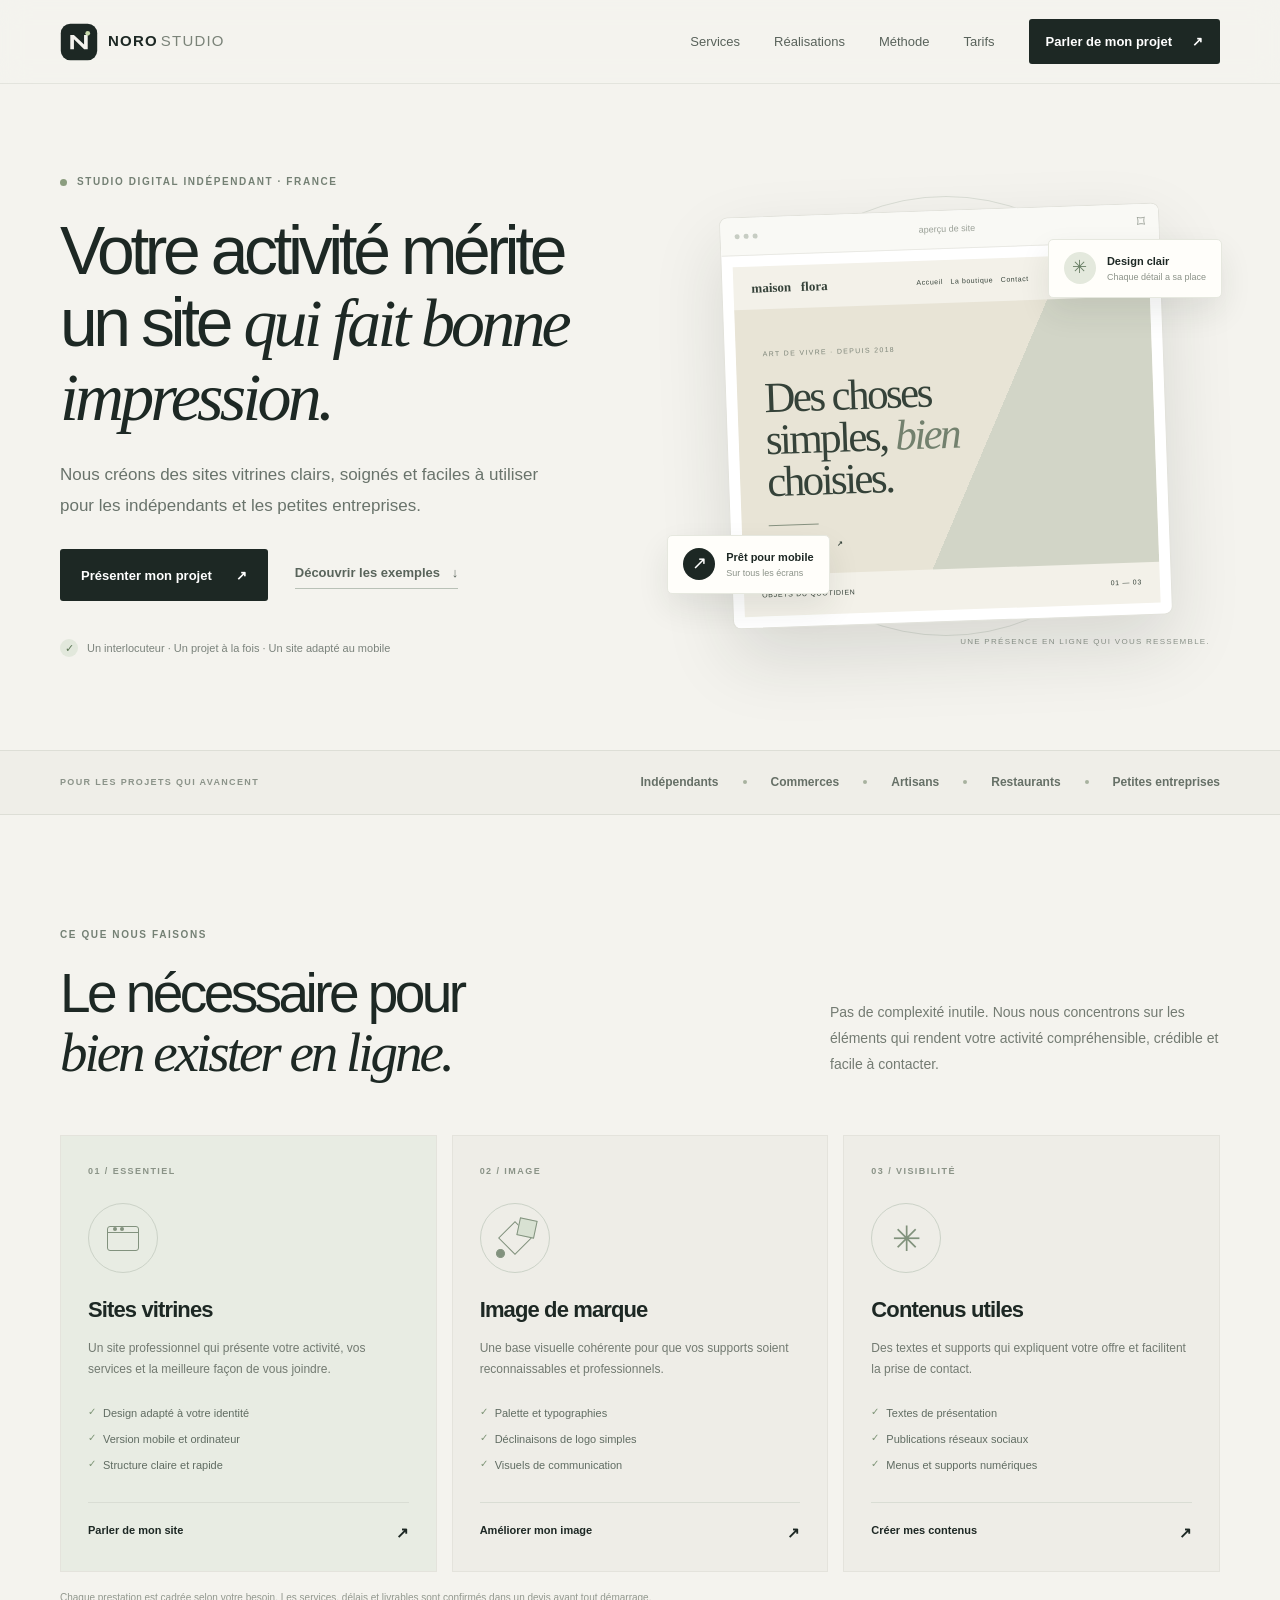
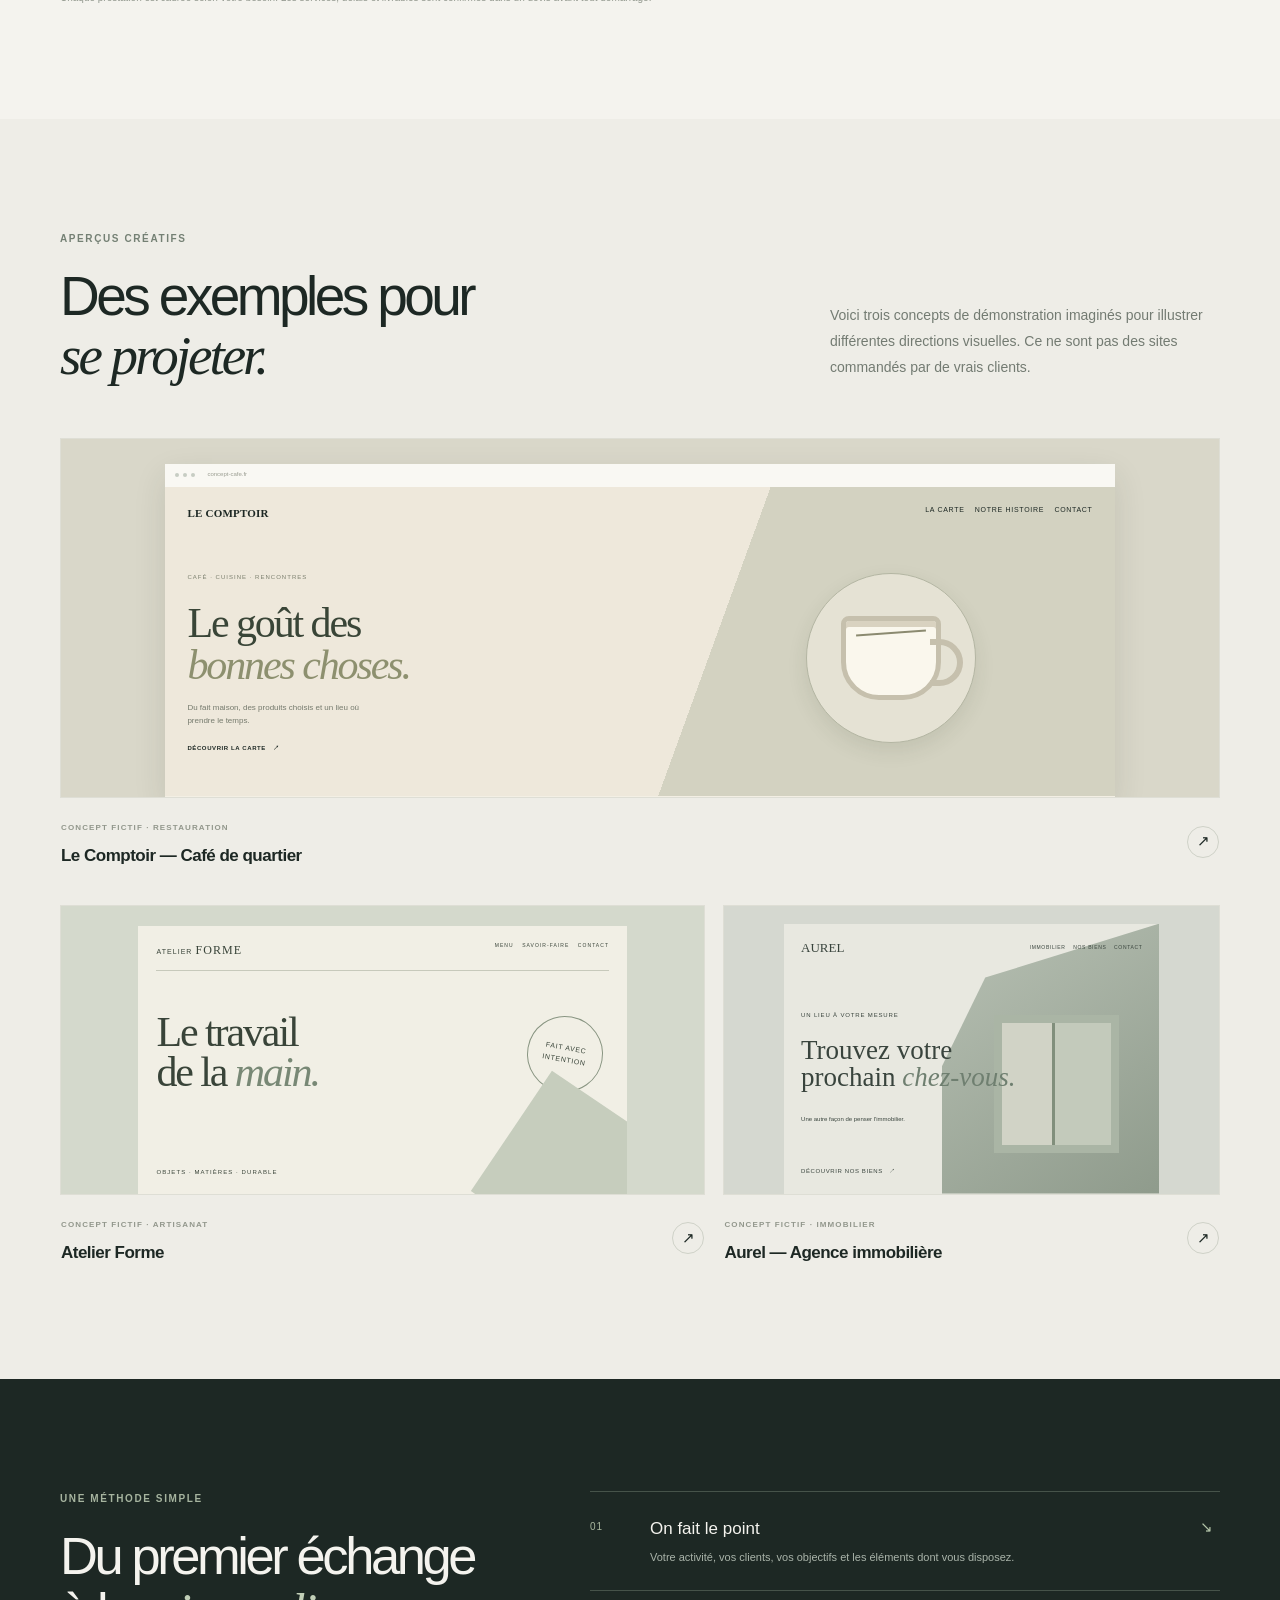
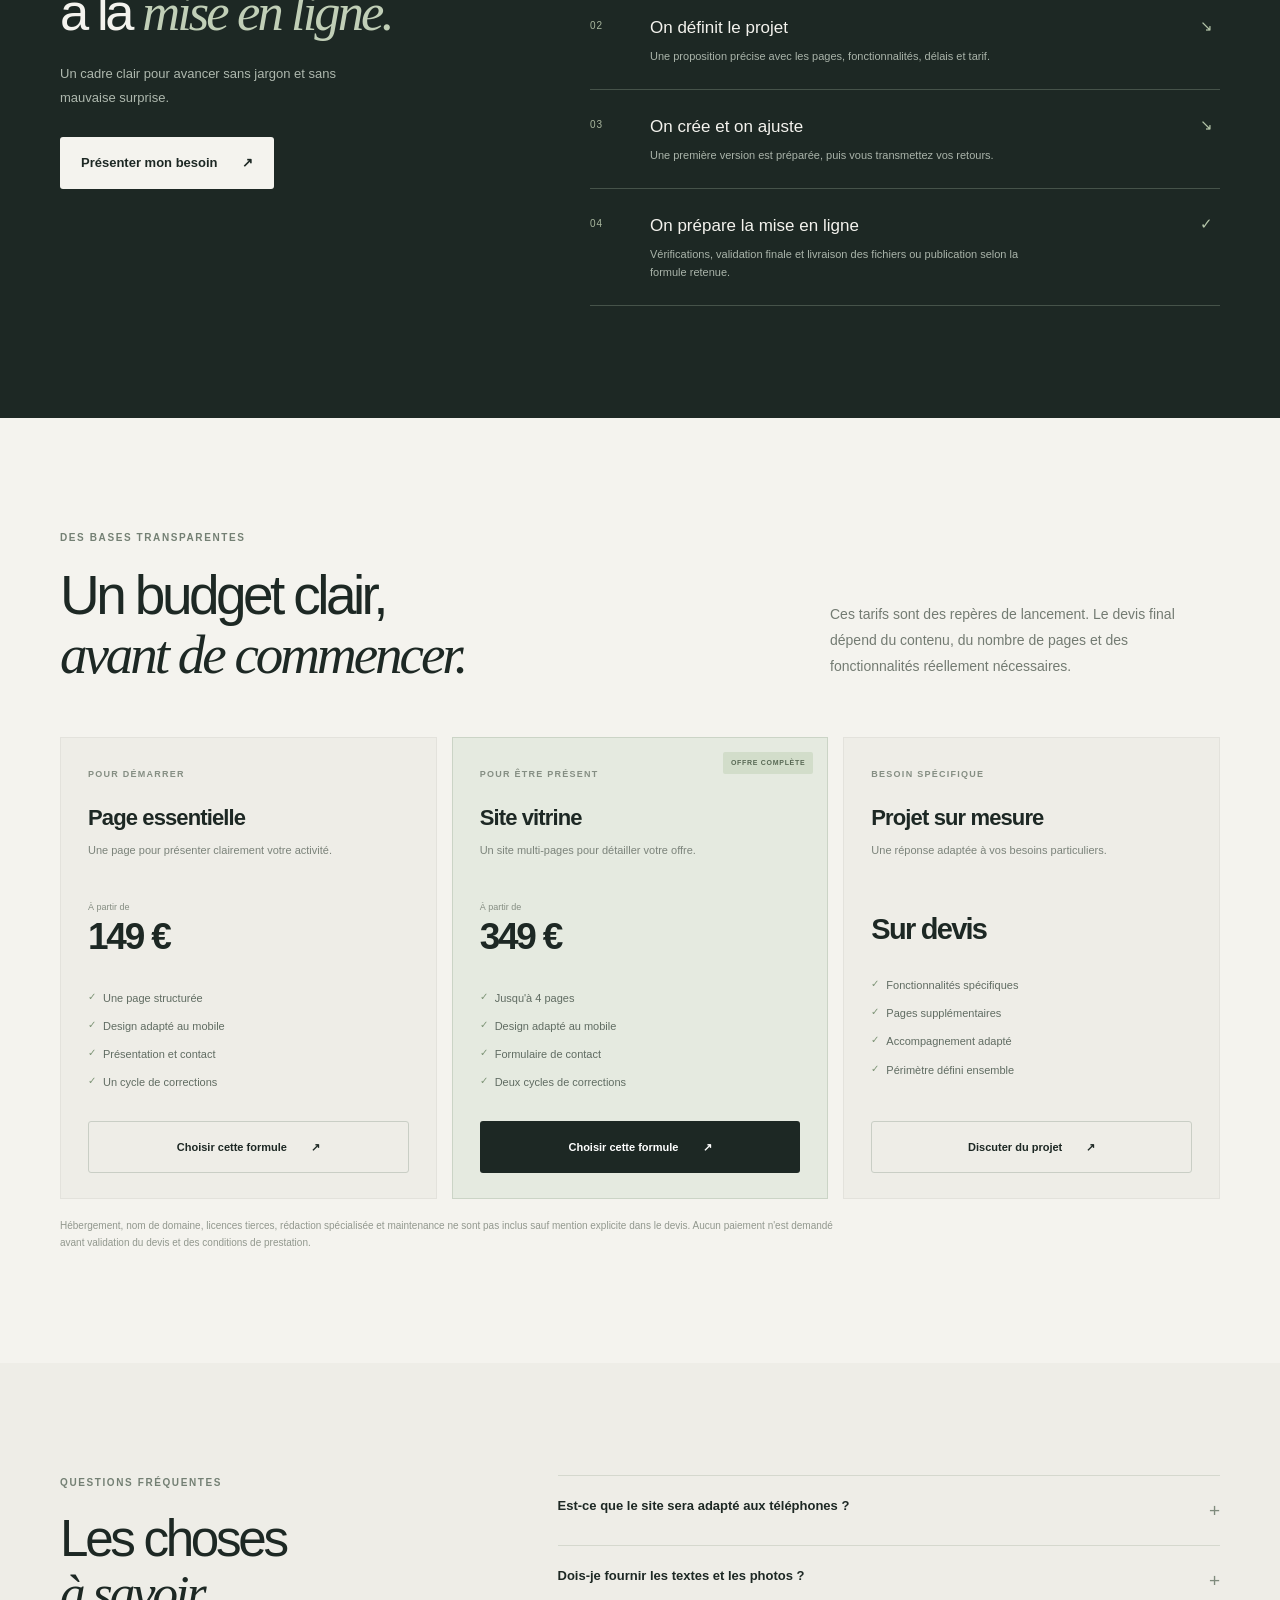
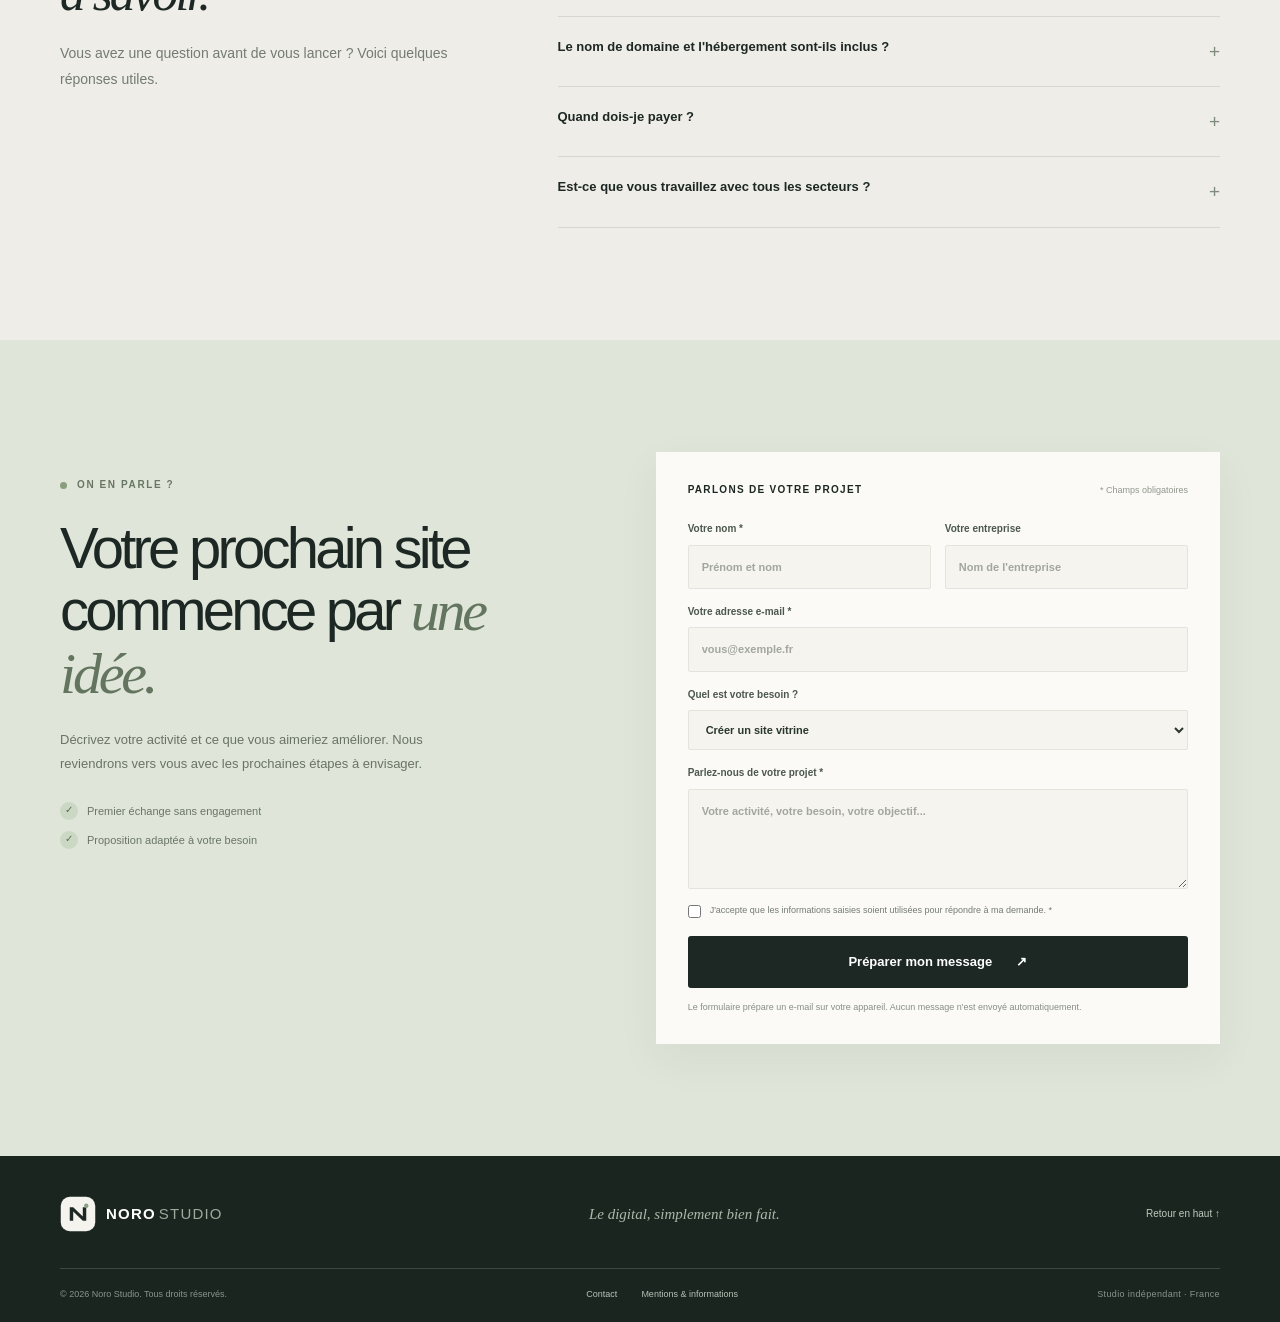
==== index.html @ 7e90cb93 "Add files via upload" ====
<!doctype html>
<html lang="fr">
<head>
  <meta charset="utf-8">
  <meta name="viewport" content="width=device-width, initial-scale=1">
  <meta name="theme-color" content="#f4f3ee">
  <meta name="description" content="Noro Studio accompagne les indépendants et petites entreprises dans la création de sites vitrines clairs, rapides et adaptés au mobile.">
  <meta property="og:title" content="Noro Studio — Le digital, simplement bien fait">
  <meta property="og:description" content="Sites vitrines et présence en ligne pour les indépendants et petites entreprises.">
  <meta property="og:type" content="website">
  <title>Noro Studio — Le digital, simplement bien fait</title>
  <link rel="icon" type="image/svg+xml" href="assets/favicon.svg">
  <link rel="stylesheet" href="styles.css">
  <script src="site-config.js" defer></script>
  <script src="script.js" defer></script>
</head>
<body>
  <a class="skip-link" href="#contenu">Aller au contenu</a>
  <header class="site-header" id="haut">
    <div class="container nav-wrap">
      <a class="brand" href="#haut" aria-label="Noro Studio, accueil">
        <img src="assets/mark.svg" alt="" width="38" height="38">
        <span>NORO<span class="brand-light">STUDIO</span></span>
      </a>
      <button class="menu-toggle" type="button" aria-label="Ouvrir le menu" aria-expanded="false" aria-controls="main-nav">
        <span></span><span></span>
      </button>
      <nav class="main-nav" id="main-nav" aria-label="Navigation principale">
        <a href="#services">Services</a>
        <a href="#realisations">Réalisations</a>
        <a href="#methode">Méthode</a>
        <a href="#tarifs">Tarifs</a>
        <a class="nav-cta" href="#contact">Parler de mon projet <span aria-hidden="true">↗</span></a>
      </nav>
    </div>
  </header>

  <main id="contenu">
    <section class="hero section-pad">
      <div class="container hero-grid">
        <div class="hero-copy">
          <p class="eyebrow"><span class="eyebrow-dot"></span> STUDIO DIGITAL INDÉPENDANT · FRANCE</p>
          <h1>Votre activité mérite un site <em>qui fait bonne impression.</em></h1>
          <p class="hero-lead">Nous créons des sites vitrines clairs, soignés et faciles à utiliser pour les indépendants et les petites entreprises.</p>
          <div class="hero-actions">
            <a class="button button-dark" href="#contact">Présenter mon projet <span aria-hidden="true">↗</span></a>
            <a class="text-link" href="#realisations">Découvrir les exemples <span aria-hidden="true">↓</span></a>
          </div>
          <div class="hero-note"><span class="note-check">✓</span> Un interlocuteur · Un projet à la fois · Un site adapté au mobile</div>
        </div>

        <div class="hero-visual" aria-label="Aperçu illustré d'un site web réalisé par Noro Studio">
          <div class="visual-orbit orbit-one"></div>
          <div class="visual-orbit orbit-two"></div>
          <div class="browser-card">
            <div class="browser-top"><div class="browser-dots"><i></i><i></i><i></i></div><span>aperçu de site</span><span class="browser-lock">⌑</span></div>
            <div class="browser-site">
              <div class="mock-nav"><b>maison&nbsp; &nbsp;flora</b><span>Accueil&nbsp;&nbsp; La boutique&nbsp;&nbsp; Contact</span><small>♡</small></div>
              <div class="mock-hero">
                <div class="mock-kicker">ART DE VIVRE · DEPUIS 2018</div>
                <div class="mock-title">Des choses<br>simples, <i>bien</i><br>choisies.</div>
                <div class="mock-line"></div>
                <div class="mock-cta">DÉCOUVRIR <b>↗</b></div>
              </div>
              <div class="mock-bottom"><span>OBJETS DU QUOTIDIEN</span><span>01 — 03</span></div>
            </div>
          </div>
          <div class="float-card float-top"><span class="float-icon">✳</span><span><b>Design clair</b><small>Chaque détail a sa place</small></span></div>
          <div class="float-card float-bottom"><span class="float-icon float-icon-dark">↗</span><span><b>Prêt pour mobile</b><small>Sur tous les écrans</small></span></div>
          <div class="visual-caption">UNE PRÉSENCE EN LIGNE QUI VOUS RESSEMBLE.</div>
        </div>
      </div>
    </section>

    <section class="trust-strip" aria-label="Types de clients accompagnés">
      <div class="container trust-inner">
        <span>POUR LES PROJETS QUI AVANCENT</span>
        <div><b>Indépendants</b><i></i><b>Commerces</b><i></i><b>Artisans</b><i></i><b>Restaurants</b><i></i><b>Petites entreprises</b></div>
      </div>
    </section>

    <section class="section-pad services-section" id="services">
      <div class="container">
        <div class="section-heading split-heading">
          <div><p class="eyebrow">CE QUE NOUS FAISONS</p><h2>Le nécessaire pour<br><em>bien exister en ligne.</em></h2></div>
          <p class="section-intro">Pas de complexité inutile. Nous nous concentrons sur les éléments qui rendent votre activité compréhensible, crédible et facile à contacter.</p>
        </div>
        <div class="service-grid">
          <article class="service-card service-featured">
            <div class="service-number">01 / ESSENTIEL</div>
            <div class="service-icon icon-window"><span></span><span></span><span></span></div>
            <h3>Sites vitrines</h3>
            <p>Un site professionnel qui présente votre activité, vos services et la meilleure façon de vous joindre.</p>
            <ul><li>Design adapté à votre identité</li><li>Version mobile et ordinateur</li><li>Structure claire et rapide</li></ul>
            <a href="#contact" class="card-link">Parler de mon site <span>↗</span></a>
          </article>
          <article class="service-card">
            <div class="service-number">02 / IMAGE</div>
            <div class="service-icon icon-shapes"><span></span><span></span><span></span></div>
            <h3>Image de marque</h3>
            <p>Une base visuelle cohérente pour que vos supports soient reconnaissables et professionnels.</p>
            <ul><li>Palette et typographies</li><li>Déclinaisons de logo simples</li><li>Visuels de communication</li></ul>
            <a href="#contact" class="card-link">Améliorer mon image <span>↗</span></a>
          </article>
          <article class="service-card">
            <div class="service-number">03 / VISIBILITÉ</div>
            <div class="service-icon icon-spark"><span>✳</span></div>
            <h3>Contenus utiles</h3>
            <p>Des textes et supports qui expliquent votre offre et facilitent la prise de contact.</p>
            <ul><li>Textes de présentation</li><li>Publications réseaux sociaux</li><li>Menus et supports numériques</li></ul>
            <a href="#contact" class="card-link">Créer mes contenus <span>↗</span></a>
          </article>
        </div>
        <p class="small-disclaimer">Chaque prestation est cadrée selon votre besoin. Les services, délais et livrables sont confirmés dans un devis avant tout démarrage.</p>
      </div>
    </section>

    <section class="section-pad work-section" id="realisations">
      <div class="container">
        <div class="section-heading split-heading">
          <div><p class="eyebrow">APERÇUS CRÉATIFS</p><h2>Des exemples pour<br><em>se projeter.</em></h2></div>
          <p class="section-intro">Voici trois concepts de démonstration imaginés pour illustrer différentes directions visuelles. Ce ne sont pas des sites commandés par de vrais clients.</p>
        </div>
        <div class="work-grid">
          <article class="work-card work-wide">
            <div class="work-preview preview-cafe">
              <div class="cafe-browser"><div class="mini-browser-bar"><span></span><span></span><span></span><small>concept-cafe.fr</small></div><div class="cafe-content"><div class="cafe-nav"><b>LE COMPTOIR</b><span>LA CARTE　 NOTRE HISTOIRE　 CONTACT</span></div><div class="cafe-main"><div><small>CAFÉ · CUISINE · RENCONTRES</small><strong>Le goût des<br><i>bonnes choses.</i></strong><span>Du fait maison, des produits choisis et un lieu où prendre le temps.</span><b>DÉCOUVRIR LA CARTE　↗</b></div><div class="coffee-art"><div class="coffee-plate"><div class="coffee-cup"><span></span></div></div></div></div></div></div>
            </div>
            <div class="work-meta"><div><span class="work-type">CONCEPT FICTIF · RESTAURATION</span><h3>Le Comptoir — Café de quartier</h3></div><span class="work-arrow">↗</span></div>
          </article>
          <article class="work-card">
            <div class="work-preview preview-atelier">
              <div class="atelier-paper"><div class="atelier-top">ATELIER <b>FORME</b><span>MENU　 SAVOIR-FAIRE　 CONTACT</span></div><div class="atelier-title">Le travail<br>de la <i>main.</i></div><div class="atelier-stamp">FAIT AVEC<br>INTENTION</div><div class="atelier-foot">OBJETS · MATIÈRES · DURABLE</div><div class="atelier-block"></div></div>
            </div>
            <div class="work-meta"><div><span class="work-type">CONCEPT FICTIF · ARTISANAT</span><h3>Atelier Forme</h3></div><span class="work-arrow">↗</span></div>
          </article>
          <article class="work-card">
            <div class="work-preview preview-immo">
              <div class="immo-page"><div class="immo-nav">AUREL <span>IMMOBILIER　 NOS BIENS　 CONTACT</span></div><div class="immo-house"></div><div class="immo-copy"><small>UN LIEU À VOTRE MESURE</small><strong>Trouvez votre<br>prochain <i>chez-vous.</i></strong><span>Une autre façon de penser l'immobilier.</span></div><div class="immo-bottom">DÉCOUVRIR NOS BIENS　↗</div></div>
            </div>
            <div class="work-meta"><div><span class="work-type">CONCEPT FICTIF · IMMOBILIER</span><h3>Aurel — Agence immobilière</h3></div><span class="work-arrow">↗</span></div>
          </article>
        </div>
      </div>
    </section>

    <section class="process-section section-pad" id="methode">
      <div class="container process-grid">
        <div class="process-intro"><p class="eyebrow">UNE MÉTHODE SIMPLE</p><h2>Du premier échange<br>à la <em>mise en ligne.</em></h2><p>Un cadre clair pour avancer sans jargon et sans mauvaise surprise.</p><a class="button button-light" href="#contact">Présenter mon besoin <span>↗</span></a></div>
        <div class="steps-list">
          <article class="step"><span>01</span><div><h3>On fait le point</h3><p>Votre activité, vos clients, vos objectifs et les éléments dont vous disposez.</p></div><b>↘</b></article>
          <article class="step"><span>02</span><div><h3>On définit le projet</h3><p>Une proposition précise avec les pages, fonctionnalités, délais et tarif.</p></div><b>↘</b></article>
          <article class="step"><span>03</span><div><h3>On crée et on ajuste</h3><p>Une première version est préparée, puis vous transmettez vos retours.</p></div><b>↘</b></article>
          <article class="step"><span>04</span><div><h3>On prépare la mise en ligne</h3><p>Vérifications, validation finale et livraison des fichiers ou publication selon la formule retenue.</p></div><b>✓</b></article>
        </div>
      </div>
    </section>

    <section class="section-pad pricing-section" id="tarifs">
      <div class="container">
        <div class="section-heading split-heading">
          <div><p class="eyebrow">DES BASES TRANSPARENTES</p><h2>Un budget clair,<br><em>avant de commencer.</em></h2></div>
          <p class="section-intro">Ces tarifs sont des repères de lancement. Le devis final dépend du contenu, du nombre de pages et des fonctionnalités réellement nécessaires.</p>
        </div>
        <div class="pricing-grid">
          <article class="price-card"><span class="price-label">POUR DÉMARRER</span><h3>Page essentielle</h3><p class="price-desc">Une page pour présenter clairement votre activité.</p><div class="price"><small>À partir de</small><strong>149 €</strong></div><ul><li>Une page structurée</li><li>Design adapté au mobile</li><li>Présentation et contact</li><li>Un cycle de corrections</li></ul><a class="button button-outline" href="#contact" data-offer="Page essentielle">Choisir cette formule <span>↗</span></a></article>
          <article class="price-card price-popular"><div class="popular-tag">OFFRE COMPLÈTE</div><span class="price-label">POUR ÊTRE PRÉSENT</span><h3>Site vitrine</h3><p class="price-desc">Un site multi-pages pour détailler votre offre.</p><div class="price"><small>À partir de</small><strong>349 €</strong></div><ul><li>Jusqu'à 4 pages</li><li>Design adapté au mobile</li><li>Formulaire de contact</li><li>Deux cycles de corrections</li></ul><a class="button button-dark" href="#contact" data-offer="Site vitrine">Choisir cette formule <span>↗</span></a></article>
          <article class="price-card"><span class="price-label">BESOIN SPÉCIFIQUE</span><h3>Projet sur mesure</h3><p class="price-desc">Une réponse adaptée à vos besoins particuliers.</p><div class="price price-custom"><strong>Sur devis</strong></div><ul><li>Fonctionnalités spécifiques</li><li>Pages supplémentaires</li><li>Accompagnement adapté</li><li>Périmètre défini ensemble</li></ul><a class="button button-outline" href="#contact" data-offer="Projet sur mesure">Discuter du projet <span>↗</span></a></article>
        </div>
        <p class="pricing-footnote">Hébergement, nom de domaine, licences tierces, rédaction spécialisée et maintenance ne sont pas inclus sauf mention explicite dans le devis. Aucun paiement n'est demandé avant validation du devis et des conditions de prestation.</p>
      </div>
    </section>

    <section class="faq-section section-pad">
      <div class="container faq-grid">
        <div><p class="eyebrow">QUESTIONS FRÉQUENTES</p><h2>Les choses<br><em>à savoir.</em></h2><p class="section-intro">Vous avez une question avant de vous lancer ? Voici quelques réponses utiles.</p></div>
        <div class="faq-list">
          <details><summary>Est-ce que le site sera adapté aux téléphones ? <span>+</span></summary><p>Oui. La mise en page est conçue pour s'adapter aux mobiles, tablettes et ordinateurs. Les principaux affichages sont vérifiés avant livraison.</p></details>
          <details><summary>Dois-je fournir les textes et les photos ? <span>+</span></summary><p>Vous pouvez fournir vos contenus. Une aide à la rédaction ou à la sélection de visuels peut être prévue dans le devis. Les informations propres à votre activité restent à valider par vos soins.</p></details>
          <details><summary>Le nom de domaine et l'hébergement sont-ils inclus ? <span>+</span></summary><p>Non, pas par défaut. Ils sont généralement souscrits au nom du client afin qu'il conserve la maîtrise de ses accès et de ses frais récurrents. Nous pouvons vous guider dans leur configuration.</p></details>
          <details><summary>Quand dois-je payer ? <span>+</span></summary><p>Le calendrier de paiement, les étapes et les livrables sont précisés dans le devis et les conditions de prestation avant tout démarrage.</p></details>
          <details><summary>Est-ce que vous travaillez avec tous les secteurs ? <span>+</span></summary><p>Nous étudions les demandes des indépendants, artisans, commerces, restaurants et petites entreprises. Les projets réglementés ou techniquement spécifiques sont évalués au cas par cas.</p></details>
        </div>
      </div>
    </section>

    <section class="contact-section section-pad" id="contact">
      <div class="container contact-grid">
        <div class="contact-copy"><p class="eyebrow eyebrow-light"><span class="eyebrow-dot"></span> ON EN PARLE ?</p><h2>Votre prochain site<br>commence par <em>une idée.</em></h2><p>Décrivez votre activité et ce que vous aimeriez améliorer. Nous reviendrons vers vous avec les prochaines étapes à envisager.</p><div class="contact-assurance"><span>✓</span> Premier échange sans engagement</div><div class="contact-assurance"><span>✓</span> Proposition adaptée à votre besoin</div></div>
        <form class="contact-form" id="contact-form">
          <div class="form-heading"><span>PARLONS DE VOTRE PROJET</span><small>* Champs obligatoires</small></div>
          <div class="field-row"><label>Votre nom *<input name="name" type="text" autocomplete="name" required placeholder="Prénom et nom"></label><label>Votre entreprise<input name="company" type="text" autocomplete="organization" placeholder="Nom de l'entreprise"></label></div>
          <label>Votre adresse e-mail *<input name="email" type="email" autocomplete="email" required placeholder="vous@exemple.fr"></label>
          <label>Quel est votre besoin ?<select name="need"><option>Créer un site vitrine</option><option>Améliorer un site existant</option><option>Créer des visuels ou contenus</option><option>Construire mon identité visuelle</option><option>Autre demande</option></select></label>
          <label>Parlez-nous de votre projet *<textarea name="message" rows="4" required placeholder="Votre activité, votre besoin, votre objectif..."></textarea></label>
          <label class="consent"><input name="consent" type="checkbox" required><span>J'accepte que les informations saisies soient utilisées pour répondre à ma demande. *</span></label>
          <button class="button button-dark form-submit" type="submit">Préparer mon message <span>↗</span></button>
          <p class="form-feedback" id="form-feedback" role="status" aria-live="polite">Le formulaire prépare un e-mail sur votre appareil. Aucun message n'est envoyé automatiquement.</p>
        </form>
      </div>
    </section>
  </main>

  <footer class="site-footer">
    <div class="container footer-top"><a class="brand brand-footer" href="#haut"><img src="assets/mark-light.svg" alt="" width="36" height="36"><span>NORO<span class="brand-light">STUDIO</span></span></a><p>Le digital, simplement bien fait.</p><a href="#haut" class="back-top">Retour en haut ↑</a></div>
    <div class="container footer-bottom"><span>© <span id="current-year"></span> Noro Studio. Tous droits réservés.</span><div><a href="#contact">Contact</a><a href="legal.html">Mentions & informations</a></div><span class="footer-location">Studio indépendant · France</span></div>
  </footer>
</body>
</html>
---- styles.css ----
:root{--paper:#f4f3ee;--paper-2:#ebeae3;--white:#fffefa;--ink:#1d2824;--ink-2:#39433e;--muted:#747c74;--line:#ddded6;--sage:#dce5d7;--sage-dark:#73816f;--lime:#c7d8ac;--serif:Georgia,'Times New Roman',serif;--sans:'DM Sans',Arial,sans-serif;--display:'Manrope','DM Sans',Arial,sans-serif;--max:1160px}*{box-sizing:border-box}html{scroll-behavior:smooth;scroll-padding-top:88px}body{margin:0;background:var(--paper);color:var(--ink);font-family:var(--sans);font-size:15px;line-height:1.65;-webkit-font-smoothing:antialiased}a{color:inherit;text-decoration:none}button,input,textarea,select{font:inherit}.container{width:min(var(--max),calc(100% - 56px));margin-inline:auto}.section-pad{padding:112px 0}.skip-link{position:absolute;left:-999px;top:8px;background:var(--ink);color:#fff;padding:10px 14px;z-index:100}.skip-link:focus{left:12px}.site-header{height:84px;position:sticky;top:0;z-index:50;background:rgba(244,243,238,.92);backdrop-filter:blur(14px);border-bottom:1px solid rgba(29,40,36,.08)}.nav-wrap{height:100%;display:flex;align-items:center;justify-content:space-between}.brand{display:inline-flex;align-items:center;gap:10px;font-family:var(--display);font-weight:800;letter-spacing:.08em;font-size:15px}.brand img{display:block}.brand-light{font-weight:500;color:#7b8379;margin-left:3px}.main-nav{display:flex;align-items:center;gap:34px;font-size:13px;color:#59625b}.main-nav>a:not(.nav-cta):hover,.footer-bottom a:hover{color:var(--ink)}.nav-cta{display:inline-flex;align-items:center;gap:20px;padding:12px 17px;background:var(--ink);color:#fff;border-radius:3px;font-weight:600;transition:transform .2s,background .2s}.nav-cta:hover,.button-dark:hover{background:#35443c;transform:translateY(-2px)}.menu-toggle{display:none;background:none;border:0;padding:10px}.menu-toggle span{display:block;width:23px;height:1.5px;background:var(--ink);margin:6px}.hero{padding-top:90px;padding-bottom:92px;overflow:hidden}.hero-grid{display:grid;grid-template-columns:1.02fr .98fr;align-items:center;gap:42px}.eyebrow{display:flex;align-items:center;gap:10px;margin:0 0 24px;color:#748074;font-size:10px;letter-spacing:.16em;font-weight:700}.eyebrow-dot{width:7px;height:7px;border-radius:50%;background:#8b9d7f;display:inline-block}.hero h1,.section-heading h2,.process-intro h2,.faq-grid h2,.contact-copy h2{font-family:var(--display);font-weight:500;letter-spacing:-.065em;line-height:1.07;font-size:clamp(44px,5.3vw,68px);margin:0;max-width:650px}.hero h1 em,.section-heading h2 em,.process-intro h2 em,.faq-grid h2 em,.contact-copy h2 em{font-family:var(--serif);font-weight:400;letter-spacing:-.055em}.hero-lead{font-size:17px;line-height:1.8;color:#69736b;max-width:480px;margin:26px 0 28px}.hero-actions{display:flex;align-items:center;gap:27px}.button{display:inline-flex;align-items:center;justify-content:center;gap:24px;min-height:52px;padding:0 20px;border:1px solid transparent;border-radius:3px;font-size:13px;font-weight:700;transition:transform .2s,background .2s,border .2s;cursor:pointer}.button-dark{background:var(--ink);color:white}.button-light{background:var(--paper);color:var(--ink)}.button-light:hover{background:white;transform:translateY(-2px)}.button-outline{border-color:#c9cec5;color:var(--ink);background:transparent}.button-outline:hover{background:var(--ink);color:#fff;border-color:var(--ink)}.text-link{font-size:13px;font-weight:600;color:#59645b;border-bottom:1px solid #b9c1b7;padding-bottom:4px}.text-link span{margin-left:8px}.hero-note{margin-top:38px;font-size:11px;color:#7a827b;display:flex;align-items:center;gap:9px}.note-check{width:18px;height:18px;border-radius:50%;background:#e2e8dc;color:#5d7656;display:grid;place-items:center;font-size:11px}.hero-visual{height:480px;position:relative;display:flex;align-items:center;justify-content:center}.visual-orbit{position:absolute;border:1px solid rgba(102,121,103,.18);border-radius:50%;width:440px;height:440px}.orbit-two{width:350px;height:350px;border-style:dashed}.browser-card{position:relative;z-index:2;width:min(440px,90%);background:#fff;border:1px solid #e2e2db;border-radius:8px;box-shadow:0 30px 70px rgba(28,42,34,.13);overflow:hidden;transform:rotate(-2deg)}.browser-top{height:38px;background:#f9f9f5;border-bottom:1px solid #e9e9e4;display:flex;align-items:center;padding:0 14px;justify-content:space-between;color:#9ba198;font-size:9px}.browser-dots{display:flex;gap:4px}.browser-dots i,.mini-browser-bar span{height:5px;width:5px;border-radius:50%;background:#c7cdc3}.browser-lock{font-size:16px}.browser-site{margin:11px;background:#f3f1e9;min-height:350px;overflow:hidden;color:#354239}.mock-nav{height:43px;display:flex;align-items:center;justify-content:space-between;padding:0 18px;font-size:7px;letter-spacing:.08em}.mock-nav b{font-family:var(--serif);font-size:13px;letter-spacing:0}.mock-nav small{font-size:14px}.mock-hero{background:linear-gradient(115deg,#e8e4d6 0%,#e8e4d6 58%,#d2d5c7 58%,#d2d5c7 100%);padding:39px 27px 24px;min-height:250px}.mock-kicker{font-size:7px;letter-spacing:.19em;color:#7c8478}.mock-title{font-family:var(--serif);font-size:43px;line-height:.98;letter-spacing:-.06em;margin-top:17px}.mock-title i{color:#73816e;font-weight:400}.mock-line{width:50px;height:1px;background:#879280;margin:22px 0 14px}.mock-cta{font-size:7px;letter-spacing:.13em;font-weight:bold}.mock-cta b{margin-left:14px}.mock-bottom{display:flex;justify-content:space-between;padding:14px 18px;font-size:7px;letter-spacing:.1em}.float-card{position:absolute;z-index:3;display:flex;align-items:center;gap:11px;padding:12px 15px;background:#fffefa;border:1px solid #e6e8df;box-shadow:0 14px 32px rgba(34,47,38,.09);border-radius:5px}.float-top{top:63px;right:-2px}.float-bottom{bottom:62px;left:-5px}.float-icon{width:32px;height:32px;border-radius:50%;background:#e4e9dd;display:grid;place-items:center;color:#687d64;font-size:18px}.float-icon-dark{background:var(--ink);color:white}.float-card b,.float-card small{display:block}.float-card b{font-size:11px}.float-card small{font-size:9px;color:#8b9288}.visual-caption{position:absolute;bottom:8px;right:10px;font-size:8px;letter-spacing:.16em;color:#8e968d}.trust-strip{border-top:1px solid var(--line);border-bottom:1px solid var(--line);background:#efeee8;padding:22px 0}.trust-inner{display:flex;align-items:center;justify-content:space-between;gap:25px}.trust-inner>span{font-size:9px;letter-spacing:.15em;color:#8b9389;font-weight:700;white-space:nowrap}.trust-inner>div{display:flex;align-items:center;gap:24px;color:#667067;font-size:12px}.trust-inner i{height:4px;width:4px;border-radius:50%;background:#a8b29f}.services-section{background:var(--paper)}.section-heading{margin-bottom:52px}.split-heading{display:flex;align-items:flex-end;justify-content:space-between;gap:50px}.section-heading .eyebrow,.process-intro .eyebrow,.faq-grid .eyebrow{margin-bottom:20px}.section-heading h2,.process-intro h2,.faq-grid h2{font-size:clamp(38px,4.5vw,55px)}.section-intro{max-width:390px;color:#737b72;font-size:14px;line-height:1.85;margin:0 0 5px}.service-grid{display:grid;grid-template-columns:repeat(3,1fr);gap:15px}.service-card{position:relative;background:#eeede7;border:1px solid #e4e3dc;padding:28px 27px 25px;min-height:380px;display:flex;flex-direction:column}.service-featured{background:#e8ece3}.service-number{font-size:9px;letter-spacing:.16em;color:#8a9387;font-weight:700}.service-icon{height:70px;width:70px;margin:25px 0 19px;position:relative;border:1px solid #cbd2c7;border-radius:50%;display:flex;align-items:center;justify-content:center}.icon-window{flex-direction:column;gap:5px}.icon-window:before{content:"";position:absolute;width:30px;height:23px;border:1px solid #82927e;border-radius:3px}.icon-window span:first-child{width:30px;height:1px;background:#82927e;position:absolute;top:28px}.icon-window span:nth-child(2),.icon-window span:nth-child(3){width:4px;height:4px;border-radius:50%;background:#82927e;position:absolute;top:23px;left:24px}.icon-window span:nth-child(3){left:31px}.icon-shapes span{position:absolute;width:24px;height:24px;border:1px solid #82927e;transform:rotate(45deg)}.icon-shapes span:nth-child(2){width:18px;height:18px;transform:rotate(12deg);background:#d8e1d2;right:13px;top:15px}.icon-shapes span:nth-child(3){width:9px;height:9px;border-radius:50%;background:#82927e;left:15px;bottom:14px}.icon-spark span{font-size:35px;color:#81927c}.service-card h3{font-family:var(--display);font-size:22px;letter-spacing:-.04em;margin:0 0 9px;font-weight:600}.service-card p{color:#727a71;font-size:12px;line-height:1.8;margin:0 0 15px}.service-card ul,.price-card ul{padding:0;margin:0 0 20px;list-style:none}.service-card li,.price-card li{position:relative;padding-left:15px;font-size:11px;color:#606c62;margin:8px 0}.service-card li:before,.price-card li:before{content:"✓";position:absolute;left:0;color:#7d9476;font-size:10px}.card-link{margin-top:auto;padding-top:18px;border-top:1px solid #d9ddd4;font-size:11px;font-weight:700;display:flex;justify-content:space-between}.card-link span{font-size:15px}.small-disclaimer,.pricing-footnote{font-size:10px;color:#92988e;margin:18px 0 0}.work-section{background:#eeede7}.work-grid{display:grid;grid-template-columns:1.3fr 1fr;gap:34px 18px}.work-card{min-width:0}.work-wide{grid-column:span 2}.work-preview{height:290px;overflow:hidden;position:relative;border:1px solid #deded5}.work-wide .work-preview{height:360px}.preview-cafe{background:#d9d7c9;padding:25px 9% 0}.cafe-browser{height:100%;background:#f3efe4;box-shadow:0 12px 30px rgba(40,46,37,.12);overflow:hidden}.mini-browser-bar{height:23px;background:#f9f8f3;display:flex;align-items:center;gap:4px;padding:0 10px}.mini-browser-bar span{width:4px;height:4px}.mini-browser-bar small{font-size:6px;color:#9b9d92;margin-left:8px}.cafe-content{padding:17px 22px;background:linear-gradient(110deg,#eee8db 0%,#eee8db 57%,#d3d2c1 57%)}.cafe-nav{display:flex;justify-content:space-between;font-size:7px;letter-spacing:.1em}.cafe-nav b{font-family:var(--serif);font-size:11px;letter-spacing:.02em}.cafe-main{display:grid;grid-template-columns:1fr .8fr;align-items:center;padding:40px 0 25px;min-height:255px}.cafe-main small{font-size:6px;letter-spacing:.17em;color:#7a7e6d}.cafe-main strong{display:block;font-family:var(--serif);font-size:42px;line-height:1;margin:15px 0;color:#394537;font-weight:400;letter-spacing:-.05em}.cafe-main strong i{color:#8d906f}.cafe-main span{display:block;max-width:180px;font-size:8px;color:#757a6d}.cafe-main>div:first-child>b{display:block;font-size:6px;letter-spacing:.1em;margin-top:17px}.coffee-art{height:185px;display:grid;place-items:center}.coffee-plate{width:170px;height:170px;border:1px solid #b4b6a3;border-radius:50%;display:grid;place-items:center;box-shadow:0 8px 20px rgba(51,55,42,.1);background:#e5e2d4}.coffee-cup{height:84px;width:100px;border-radius:8px 8px 38px 38px;background:#faf7ed;border:5px solid #c6c0ad;position:relative;box-shadow:inset 0 6px 0 #d9d2c0}.coffee-cup:after{content:"";position:absolute;width:27px;height:35px;border:6px solid #c6c0ad;border-left:0;border-radius:0 24px 24px 0;right:-27px;top:18px}.coffee-cup span{display:block;position:absolute;inset:11px 10px auto;height:2px;background:#8b8a70;transform:rotate(-4deg)}.work-meta{display:flex;justify-content:space-between;align-items:center;padding:15px 1px 0}.work-type{font-size:8px;letter-spacing:.14em;color:#92978c;font-weight:700}.work-meta h3{margin:5px 0 0;font-family:var(--display);font-size:17px;font-weight:600;letter-spacing:-.03em}.work-arrow{width:32px;height:32px;border:1px solid #cfd2c8;border-radius:50%;display:grid;place-items:center}.preview-atelier{background:#d4d9cc;padding:20px 12% 0}.atelier-paper{height:100%;background:#f1efe5;position:relative;padding:15px 18px;color:#394439;overflow:hidden}.atelier-top{font-size:7px;letter-spacing:.15em;border-bottom:1px solid #c7c9bb;padding-bottom:10px}.atelier-top b{font-family:var(--serif);font-weight:400;font-size:12px}.atelier-top span{float:right;font-size:5px}.atelier-title{font-family:var(--serif);font-size:42px;line-height:.95;letter-spacing:-.05em;margin-top:42px;position:relative;z-index:2}.atelier-title i{color:#788875}.atelier-stamp{position:absolute;right:24px;top:90px;width:76px;height:76px;border:1px solid #899582;border-radius:50%;display:grid;place-items:center;text-align:center;font-size:7px;letter-spacing:.1em;transform:rotate(10deg)}.atelier-foot{position:absolute;bottom:16px;font-size:6px;letter-spacing:.18em}.atelier-block{position:absolute;right:-17px;bottom:-50px;width:145px;height:145px;background:#c6cdbd;transform:rotate(34deg)}.preview-immo{background:#d5d8d0;padding:18px 12% 0}.immo-page{height:100%;background:#e8e8e0;position:relative;overflow:hidden;padding:13px 17px;color:#39443d}.immo-nav{font-family:var(--serif);font-size:13px;position:relative;z-index:2}.immo-nav span{float:right;font-family:var(--sans);font-size:5px;letter-spacing:.13em;padding-top:6px}.immo-house{position:absolute;right:0;top:0;width:58%;height:100%;background:linear-gradient(145deg,#b7c0b3,#8f9b8c);clip-path:polygon(20% 20%,100% 0,100% 100%,0 100%,0 53%)}.immo-house:after{content:"";position:absolute;left:24%;top:34%;width:50%;height:45%;background:linear-gradient(90deg,#d1d3c6 0 46%,#818f7c 46% 49%,#c3cabb 49%);border:8px solid #aab5a5}.immo-copy{position:relative;z-index:2;margin-top:42px}.immo-copy small{font-size:6px;letter-spacing:.14em}.immo-copy strong{display:block;font-family:var(--serif);font-size:27px;line-height:1.02;font-weight:400;margin:12px 0}.immo-copy strong i{color:#6f7f70}.immo-copy span{font-size:6px}.immo-bottom{position:absolute;bottom:17px;font-size:6px;letter-spacing:.1em;z-index:2}.process-section{background:var(--ink);color:#f4f3ee}.process-grid{display:grid;grid-template-columns:.8fr 1.2fr;gap:110px}.process-intro .eyebrow{color:#a6b49f}.process-intro h2{font-size:clamp(38px,4.1vw,54px)}.process-intro h2 em{color:#c1cfb7}.process-intro>p:not(.eyebrow){max-width:300px;color:#aeb8ae;font-size:13px;line-height:1.8;margin:22px 0 28px}.steps-list{border-top:1px solid #46534a}.step{display:grid;grid-template-columns:44px 1fr 20px;gap:16px;padding:23px 0;border-bottom:1px solid #46534a;align-items:start}.step>span{font-size:10px;color:#a8b69e;padding-top:4px;letter-spacing:.1em}.step h3{font-size:17px;margin:0 0 5px;font-weight:500}.step p{font-size:11px;line-height:1.7;color:#aab4aa;margin:0;max-width:390px}.step>b{color:#b4c5a9;font-weight:400}.pricing-section{background:var(--paper)}.pricing-grid{display:grid;grid-template-columns:repeat(3,1fr);gap:15px}.price-card{position:relative;background:#eeede7;padding:29px 27px 25px;border:1px solid #e3e2dc;display:flex;flex-direction:column;min-height:430px}.price-popular{background:#e5eae0;border-color:#cbd4c6}.popular-tag{position:absolute;right:14px;top:14px;background:#d2ddca;color:#596a55;border-radius:2px;padding:5px 8px;font-size:7px;font-weight:700;letter-spacing:.1em}.price-label{font-size:9px;font-weight:700;color:#858e83;letter-spacing:.14em}.price-card h3{font-family:var(--display);font-size:22px;letter-spacing:-.04em;margin:18px 0 5px}.price-desc{font-size:11px;color:#7b837a;min-height:37px;margin:0}.price{margin:22px 0 14px;display:flex;flex-direction:column}.price small{font-size:9px;color:#858d82}.price strong{font-family:var(--display);font-size:37px;letter-spacing:-.06em;font-weight:600;line-height:1.2}.price-custom strong{font-size:29px;margin-top:12px}.price-card ul{margin-top:5px}.price-card li{font-size:11px;margin:10px 0}.price-card .button{margin-top:auto;width:100%;font-size:11px}.pricing-footnote{max-width:800px;line-height:1.7}.faq-section{background:#eeede7}.faq-grid{display:grid;grid-template-columns:.75fr 1.25fr;gap:100px}.faq-grid h2{font-size:clamp(39px,4vw,52px)}.faq-grid .section-intro{margin-top:20px}.faq-list{border-top:1px solid #d5d8ce}.faq-list details{border-bottom:1px solid #d5d8ce;padding:19px 0}.faq-list summary{list-style:none;cursor:pointer;font-size:13px;font-weight:600;display:flex;justify-content:space-between;gap:15px}.faq-list summary::-webkit-details-marker{display:none}.faq-list summary span{font-size:19px;font-weight:400;color:#7f8b7d;transition:transform .2s}.faq-list details[open] summary span{transform:rotate(45deg)}.faq-list details p{font-size:12px;line-height:1.8;color:#70796f;max-width:570px;margin:12px 28px 0 0}.contact-section{background:#dfe5d9}.contact-grid{display:grid;grid-template-columns:.95fr 1.05fr;gap:85px;align-items:start}.contact-copy{padding-top:25px}.eyebrow-light{color:#687665}.contact-copy h2{font-size:clamp(40px,4.6vw,58px)}.contact-copy h2 em{color:#63745f}.contact-copy>p:not(.eyebrow){color:#687366;max-width:390px;font-size:13px;line-height:1.85;margin:23px 0 25px}.contact-assurance{font-size:11px;color:#697568;margin:11px 0;display:flex;align-items:center;gap:9px}.contact-assurance span{width:18px;height:18px;background:#cbd8c4;border-radius:50%;display:grid;place-items:center;color:#586b53;font-size:10px}.contact-form{background:#fbfaf6;padding:30px 32px;box-shadow:0 15px 40px rgba(45,60,46,.06)}.form-heading{display:flex;justify-content:space-between;gap:10px;margin-bottom:23px;align-items:center}.form-heading span{font-size:10px;letter-spacing:.13em;font-weight:700}.form-heading small{font-size:9px;color:#90978d}.contact-form label{display:block;font-size:10px;font-weight:700;color:#4c584d;margin-bottom:15px}.field-row{display:grid;grid-template-columns:1fr 1fr;gap:14px}.contact-form input:not([type=checkbox]),.contact-form textarea,.contact-form select{display:block;width:100%;margin-top:7px;background:#f5f4ee;border:1px solid #e3e4dc;border-radius:2px;padding:12px 13px;color:#29372d;font-size:11px;outline:none;transition:border .2s}.contact-form input:focus,.contact-form textarea:focus,.contact-form select:focus{border-color:#82937d}.contact-form textarea{resize:vertical;min-height:100px}.contact-form input::placeholder,.contact-form textarea::placeholder{color:#a2a79e}.consent{display:flex!important;align-items:flex-start;gap:9px;font-size:9px!important;font-weight:400!important;color:#737c72!important;line-height:1.5}.consent input{margin:1px 0 0;accent-color:#34473a}.form-submit{width:100%;margin-top:3px}.form-feedback{font-size:9px;line-height:1.6;color:#858e84;margin:12px 0 0}.site-footer{background:#1a2520;color:#e9ece5;padding:31px 0 20px}.footer-top{display:flex;align-items:center;justify-content:space-between;padding-bottom:26px;border-bottom:1px solid #3c4840}.brand-footer{color:#fff}.brand-footer .brand-light{color:#9da99b}.footer-top>p{font-family:var(--serif);font-style:italic;color:#aeb8aa;font-size:15px}.back-top{font-size:10px;color:#c1cbbd}.footer-bottom{display:flex;justify-content:space-between;align-items:center;padding-top:18px;color:#89958a;font-size:9px}.footer-bottom>div{display:flex;gap:24px}.footer-bottom a{color:#b9c2b7}.footer-location{letter-spacing:.04em}
@media(max-width:900px){.main-nav{gap:19px}.hero-grid{gap:18px}.hero-visual{transform:scale(.94);transform-origin:center}.process-grid{gap:55px}.contact-grid{gap:45px}.faq-grid{gap:60px}.trust-inner{align-items:flex-start;flex-direction:column}.trust-inner>div{flex-wrap:wrap;gap:13px 19px}}
@media(max-width:700px){.container{width:min(100% - 38px,var(--max))}.section-pad{padding:78px 0}.site-header{height:72px}.menu-toggle{display:block;cursor:pointer}.main-nav{display:none;position:absolute;top:71px;left:0;right:0;background:var(--paper);padding:17px 22px 22px;border-bottom:1px solid var(--line);flex-direction:column;align-items:stretch;gap:0}.main-nav.is-open{display:flex}.main-nav>a:not(.nav-cta){padding:13px 0;border-bottom:1px solid var(--line)}.nav-cta{justify-content:space-between;margin-top:15px}.hero{padding-top:65px;padding-bottom:60px}.hero-grid{grid-template-columns:1fr;gap:25px}.hero h1{font-size:clamp(42px,12vw,58px)}.hero-lead{font-size:15px;margin:20px 0 23px}.hero-actions{gap:18px;flex-wrap:wrap}.hero-note{margin-top:25px;font-size:10px}.hero-visual{height:390px;transform:none;margin:0 -10px}.browser-card{width:min(390px,85%)}.browser-site{min-height:290px}.mock-hero{min-height:210px;padding:30px 22px 20px}.mock-title{font-size:37px}.visual-orbit{width:350px;height:350px}.orbit-two{width:275px;height:275px}.float-top{right:0;top:38px}.float-bottom{left:0;bottom:38px}.float-card{padding:9px 11px}.trust-inner>div{font-size:11px}.split-heading{display:block}.section-heading{margin-bottom:34px}.section-heading h2,.process-intro h2,.faq-grid h2{font-size:42px}.section-intro{margin-top:20px;font-size:13px}.service-grid{grid-template-columns:1fr;gap:11px}.service-card{min-height:0;padding:24px}.service-icon{margin:20px 0 14px}.service-card ul{margin-bottom:15px}.work-grid{grid-template-columns:1fr;gap:28px}.work-wide{grid-column:auto}.work-preview,.work-wide .work-preview{height:270px}.preview-cafe{padding-inline:5%}.cafe-content{padding:14px}.cafe-main{padding:32px 0 20px;min-height:210px}.cafe-main strong{font-size:31px}.coffee-art{transform:scale(.78);margin-left:-12px}.atelier-title{font-size:36px}.immo-copy strong{font-size:24px}.process-grid{grid-template-columns:1fr;gap:40px}.process-intro>p:not(.eyebrow){margin:18px 0 23px}.step{grid-template-columns:32px 1fr 16px;gap:10px;padding:20px 0}.step h3{font-size:15px}.pricing-grid{grid-template-columns:1fr;gap:12px}.price-card{min-height:390px;padding:25px}.faq-grid{grid-template-columns:1fr;gap:30px}.contact-grid{grid-template-columns:1fr;gap:28px}.contact-copy{padding-top:0}.contact-copy h2{font-size:43px}.contact-form{padding:23px 19px}.field-row{grid-template-columns:1fr;gap:0}.footer-top{flex-wrap:wrap;gap:8px}.footer-top>p{order:3;width:100%;margin:4px 0 0}.footer-bottom{gap:13px;align-items:flex-start;flex-direction:column}.footer-bottom>div{gap:18px}.footer-location{display:none}}
@media(max-width:390px){.container{width:calc(100% - 30px)}.hero h1{font-size:40px}.hero-actions .button{width:100%}.hero-actions{align-items:stretch}.text-link{align-self:flex-start}.hero-visual{height:350px}.float-card small{font-size:8px}.float-card b{font-size:10px}.browser-card{width:87%}.mock-nav span{display:none}.contact-form{padding:21px 15px}.form-heading{align-items:flex-start;flex-direction:column}}
@media(prefers-reduced-motion:reduce){html{scroll-behavior:auto}*,*::before,*::after{transition:none!important;animation:none!important}}
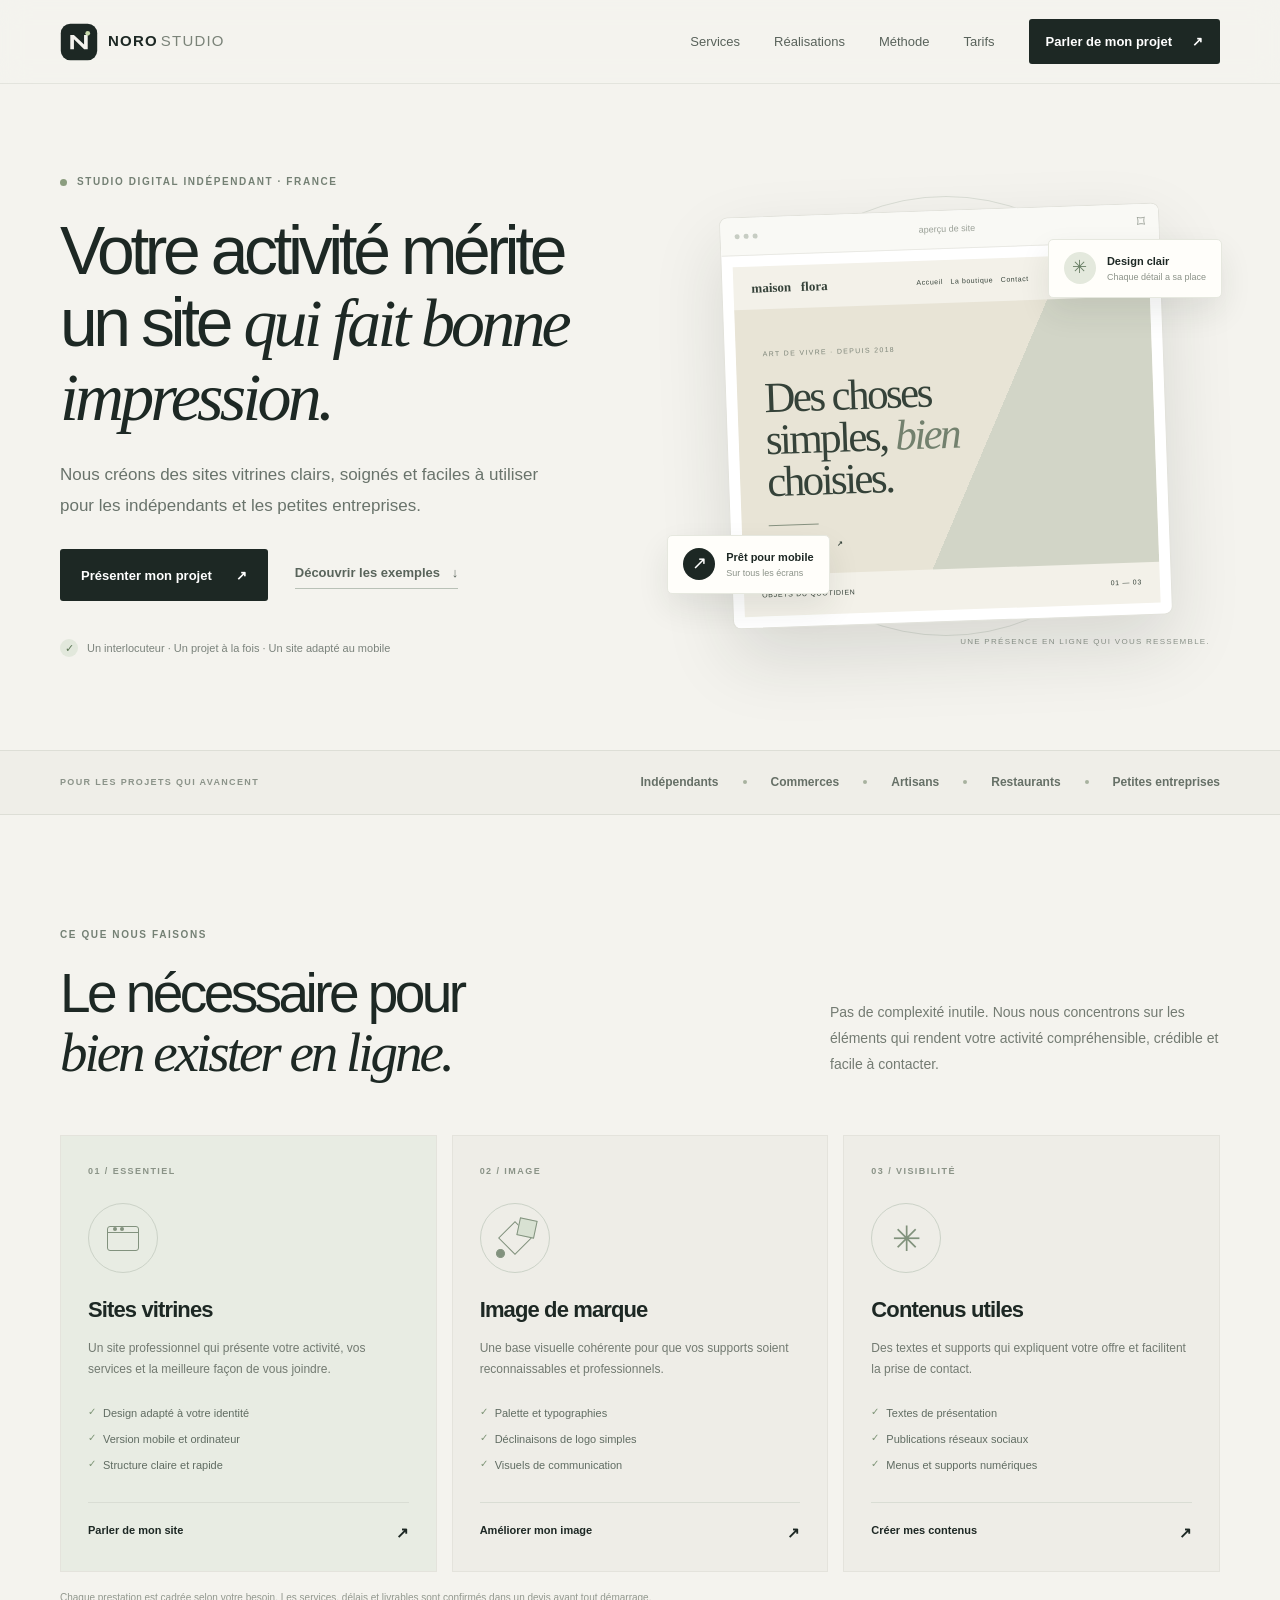
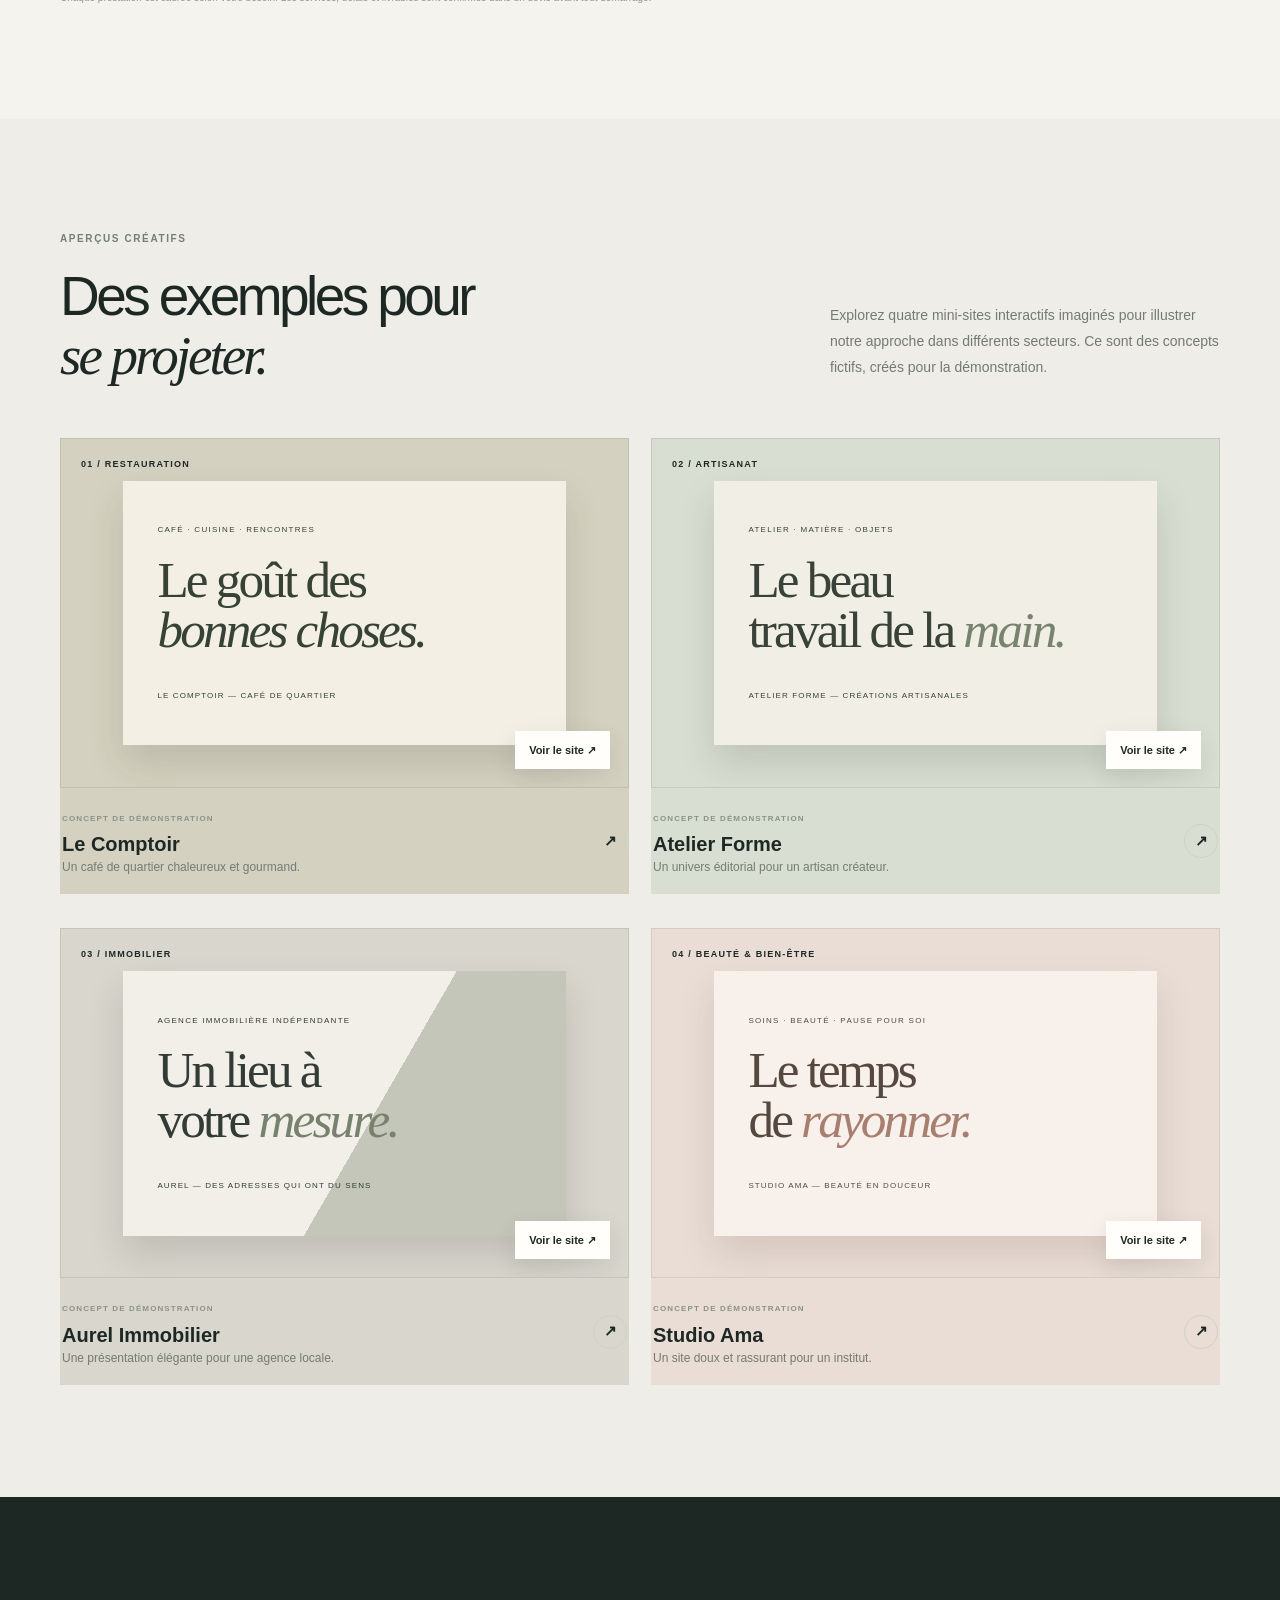
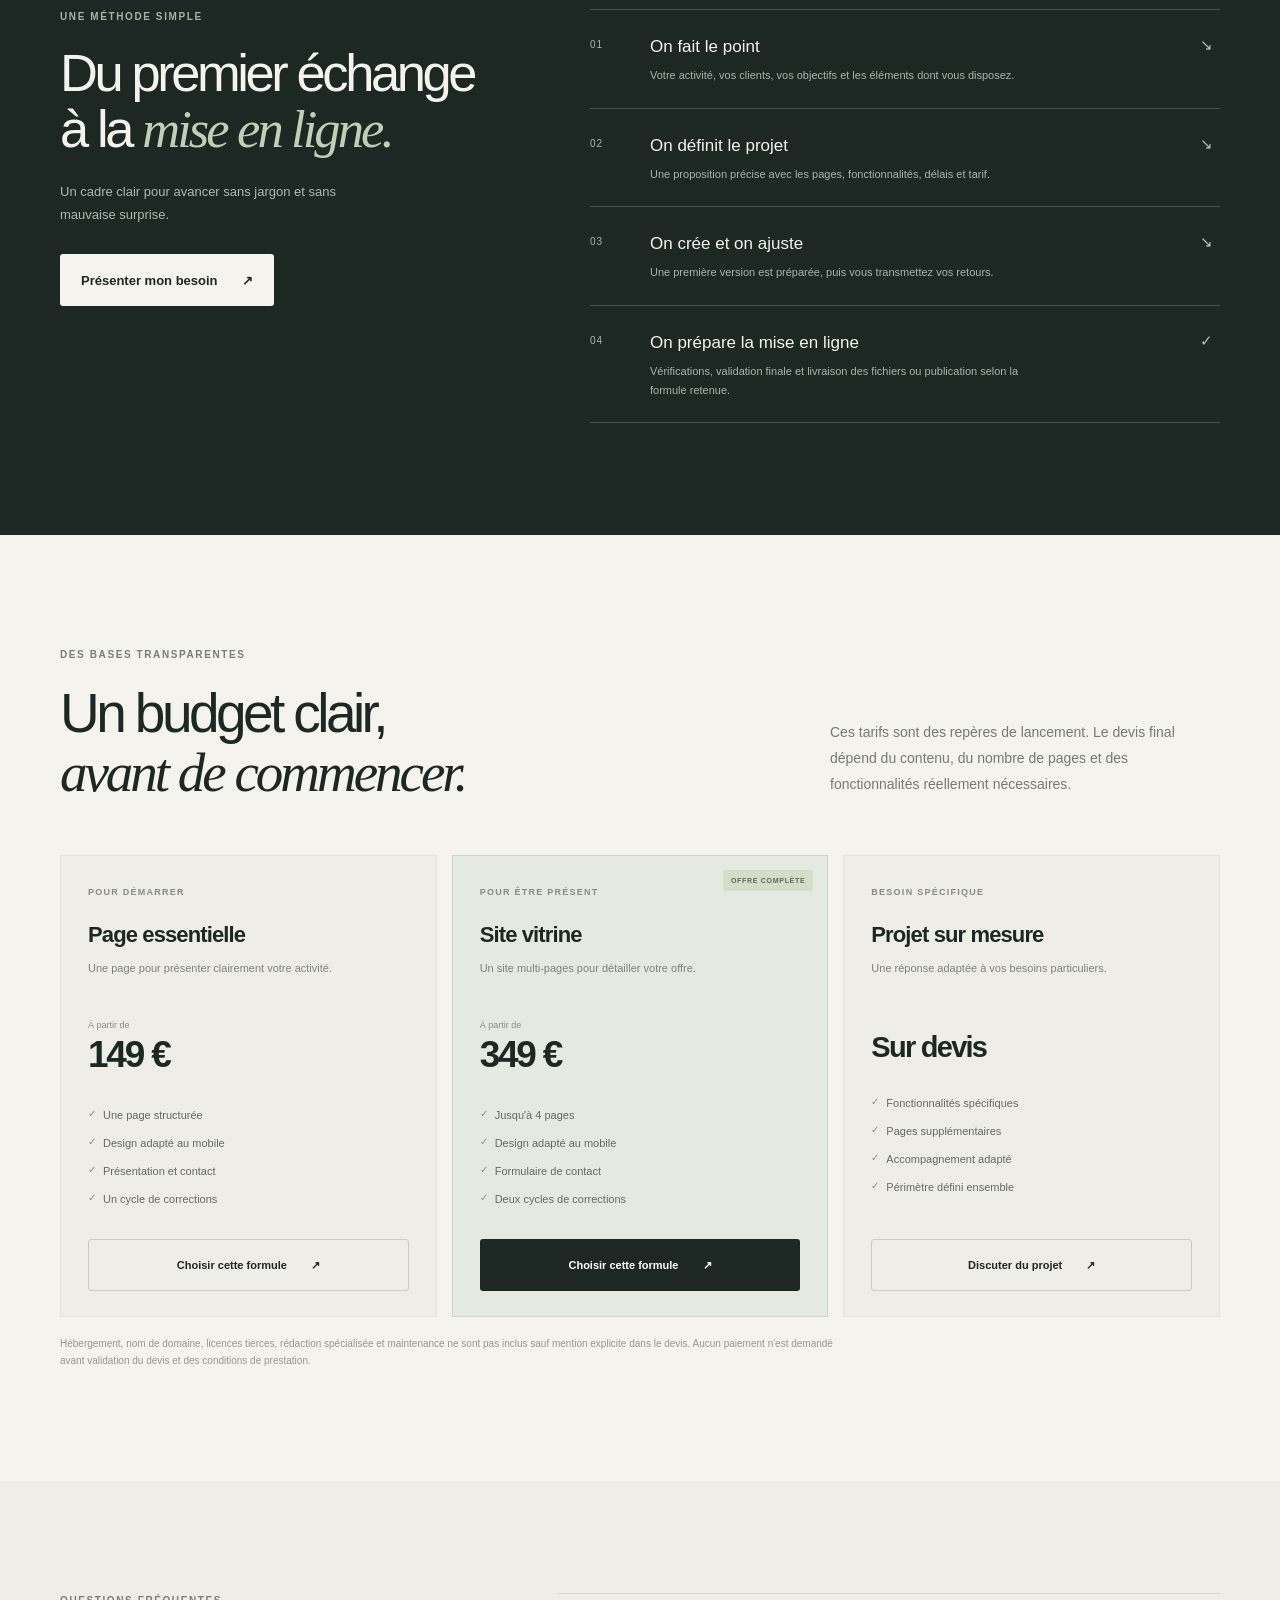
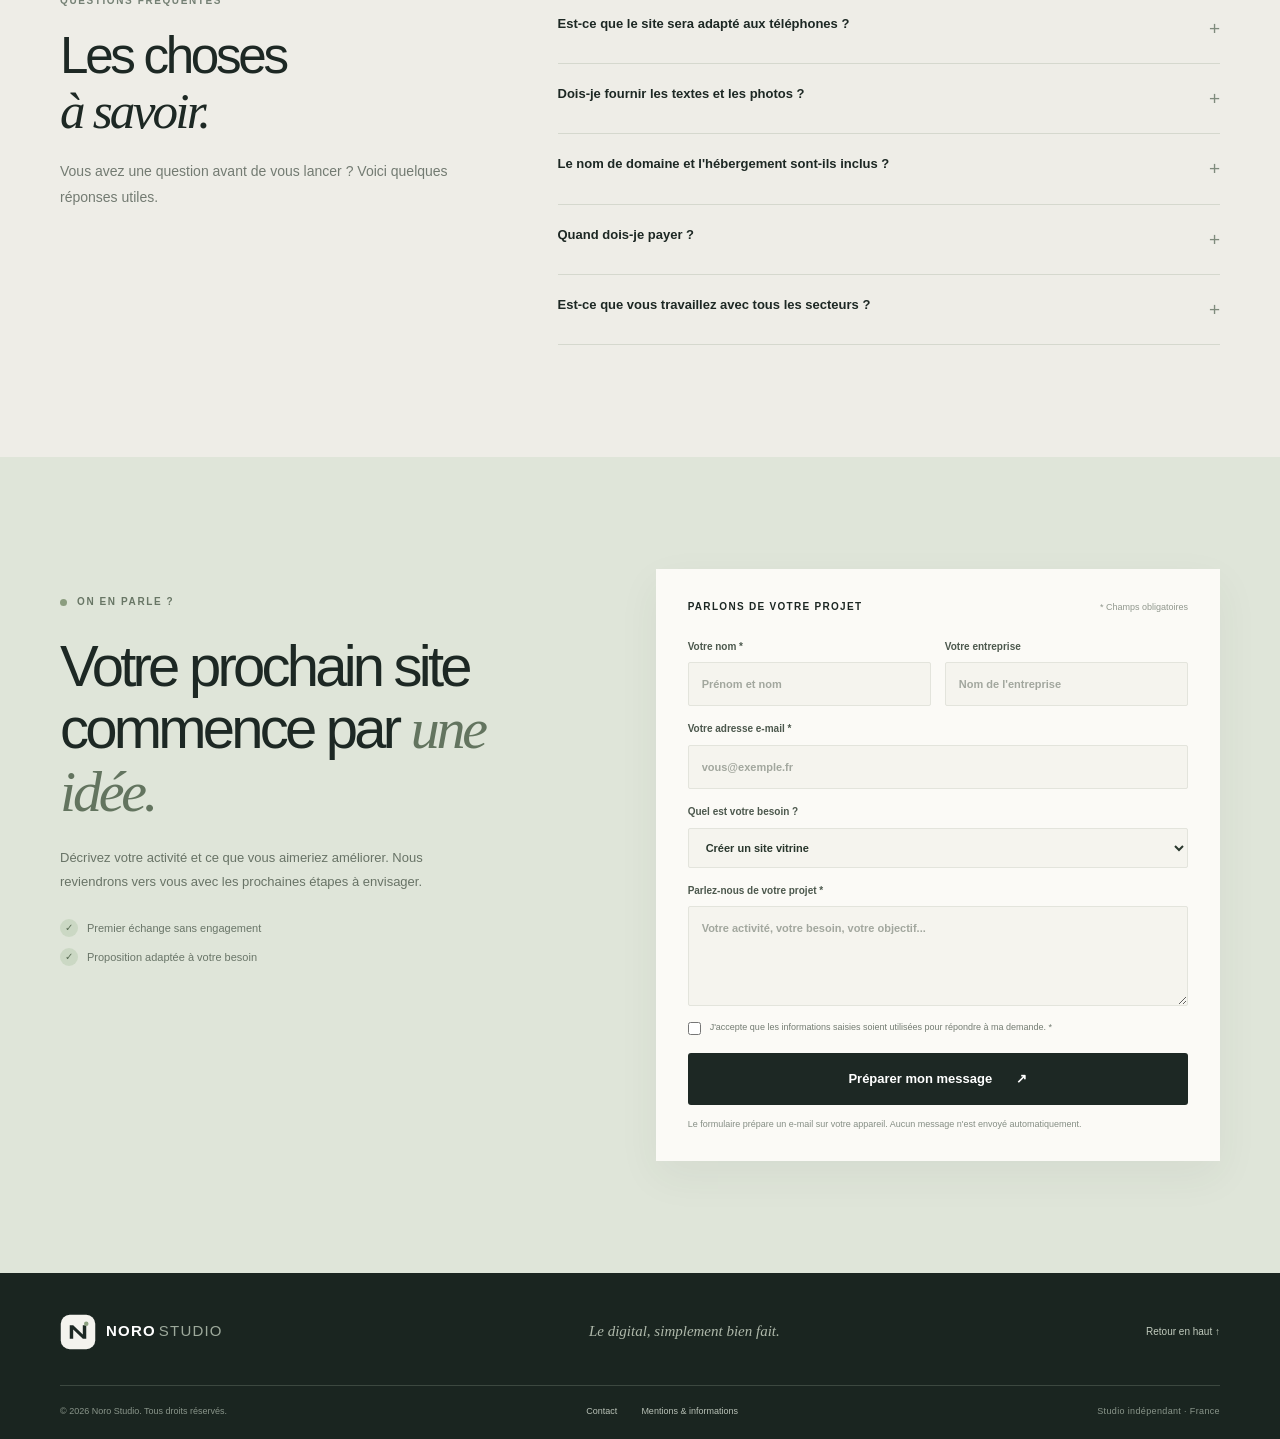
==== commit e903bfac: "Refonte du portfolio et ajout de quatre sites de démonstration" ====
--- a/index.html
+++ b/index.html
@@ -4,7 +4,7 @@
   <meta charset="utf-8">
   <meta name="viewport" content="width=device-width, initial-scale=1">
   <meta name="theme-color" content="#f4f3ee">
-  <meta name="description" content="Noro Studio accompagne les indépendants et petites entreprises dans la création de sites vitrines clairs, rapides et adaptés au mobile.">
+  <meta name="description" content="Noro Studio imagine des sites vitrines élégants, rapides et adaptés au mobile pour indépendants, commerces, artisans et petites entreprises.">
   <meta property="og:title" content="Noro Studio — Le digital, simplement bien fait">
   <meta property="og:description" content="Sites vitrines et présence en ligne pour les indépendants et petites entreprises.">
   <meta property="og:type" content="website">
@@ -119,29 +119,28 @@
       <div class="container">
         <div class="section-heading split-heading">
           <div><p class="eyebrow">APERÇUS CRÉATIFS</p><h2>Des exemples pour<br><em>se projeter.</em></h2></div>
-          <p class="section-intro">Voici trois concepts de démonstration imaginés pour illustrer différentes directions visuelles. Ce ne sont pas des sites commandés par de vrais clients.</p>
-        </div>
-        <div class="work-grid">
-          <article class="work-card work-wide">
-            <div class="work-preview preview-cafe">
-              <div class="cafe-browser"><div class="mini-browser-bar"><span></span><span></span><span></span><small>concept-cafe.fr</small></div><div class="cafe-content"><div class="cafe-nav"><b>LE COMPTOIR</b><span>LA CARTE　 NOTRE HISTOIRE　 CONTACT</span></div><div class="cafe-main"><div><small>CAFÉ · CUISINE · RENCONTRES</small><strong>Le goût des<br><i>bonnes choses.</i></strong><span>Du fait maison, des produits choisis et un lieu où prendre le temps.</span><b>DÉCOUVRIR LA CARTE　↗</b></div><div class="coffee-art"><div class="coffee-plate"><div class="coffee-cup"><span></span></div></div></div></div></div></div>
-            </div>
-            <div class="work-meta"><div><span class="work-type">CONCEPT FICTIF · RESTAURATION</span><h3>Le Comptoir — Café de quartier</h3></div><span class="work-arrow">↗</span></div>
-          </article>
-          <article class="work-card">
-            <div class="work-preview preview-atelier">
-              <div class="atelier-paper"><div class="atelier-top">ATELIER <b>FORME</b><span>MENU　 SAVOIR-FAIRE　 CONTACT</span></div><div class="atelier-title">Le travail<br>de la <i>main.</i></div><div class="atelier-stamp">FAIT AVEC<br>INTENTION</div><div class="atelier-foot">OBJETS · MATIÈRES · DURABLE</div><div class="atelier-block"></div></div>
-            </div>
-            <div class="work-meta"><div><span class="work-type">CONCEPT FICTIF · ARTISANAT</span><h3>Atelier Forme</h3></div><span class="work-arrow">↗</span></div>
-          </article>
-          <article class="work-card">
-            <div class="work-preview preview-immo">
-              <div class="immo-page"><div class="immo-nav">AUREL <span>IMMOBILIER　 NOS BIENS　 CONTACT</span></div><div class="immo-house"></div><div class="immo-copy"><small>UN LIEU À VOTRE MESURE</small><strong>Trouvez votre<br>prochain <i>chez-vous.</i></strong><span>Une autre façon de penser l'immobilier.</span></div><div class="immo-bottom">DÉCOUVRIR NOS BIENS　↗</div></div>
-            </div>
-            <div class="work-meta"><div><span class="work-type">CONCEPT FICTIF · IMMOBILIER</span><h3>Aurel — Agence immobilière</h3></div><span class="work-arrow">↗</span></div>
-          </article>
-        </div>
-      </div>
+          <p class="section-intro">Explorez quatre mini-sites interactifs imaginés pour illustrer notre approche dans différents secteurs. Ce sont des concepts fictifs, créés pour la démonstration.</p>
+        </div>
+        <div class="portfolio-grid-v2">
+
+          <a class="portfolio-card-v2 cafe" href="exemples/restaurant.html">
+            <div class="portfolio-art"><span class="art-label">01 / RESTAURATION</span><div class="art-cafe"><small>CAFÉ · CUISINE · RENCONTRES</small><strong>Le goût des<br><i>bonnes choses.</i></strong><span>LE COMPTOIR — CAFÉ DE QUARTIER</span></div><span class="art-open">Voir le site ↗</span></div>
+            <div class="portfolio-caption"><div><span>CONCEPT DE DÉMONSTRATION</span><h3>Le Comptoir</h3><p>Un café de quartier chaleureux et gourmand.</p></div><b>↗</b></div>
+          </a>
+          <a class="portfolio-card-v2 craft" href="exemples/artisan.html">
+            <div class="portfolio-art"><span class="art-label">02 / ARTISANAT</span><div class="art-craft"><small>ATELIER · MATIÈRE · OBJETS</small><strong>Le beau<br>travail de la <i>main.</i></strong><span>ATELIER FORME — CRÉATIONS ARTISANALES</span></div><span class="art-open">Voir le site ↗</span></div>
+            <div class="portfolio-caption"><div><span>CONCEPT DE DÉMONSTRATION</span><h3>Atelier Forme</h3><p>Un univers éditorial pour un artisan créateur.</p></div><b>↗</b></div>
+          </a>
+          <a class="portfolio-card-v2 property" href="exemples/immobilier.html">
+            <div class="portfolio-art"><span class="art-label">03 / IMMOBILIER</span><div class="art-property"><small>AGENCE IMMOBILIÈRE INDÉPENDANTE</small><strong>Un lieu à<br>votre <i>mesure.</i></strong><span>AUREL — DES ADRESSES QUI ONT DU SENS</span></div><span class="art-open">Voir le site ↗</span></div>
+            <div class="portfolio-caption"><div><span>CONCEPT DE DÉMONSTRATION</span><h3>Aurel Immobilier</h3><p>Une présentation élégante pour une agence locale.</p></div><b>↗</b></div>
+          </a>
+          <a class="portfolio-card-v2 beauty" href="exemples/beaute.html">
+            <div class="portfolio-art"><span class="art-label">04 / BEAUTÉ & BIEN-ÊTRE</span><div class="art-beauty"><small>SOINS · BEAUTÉ · PAUSE POUR SOI</small><strong>Le temps<br>de <i>rayonner.</i></strong><span>STUDIO AMA — BEAUTÉ EN DOUCEUR</span></div><span class="art-open">Voir le site ↗</span></div>
+            <div class="portfolio-caption"><div><span>CONCEPT DE DÉMONSTRATION</span><h3>Studio Ama</h3><p>Un site doux et rassurant pour un institut.</p></div><b>↗</b></div>
+          </a>
+        </div>
+    </div>
     </section>
 
     <section class="process-section section-pad" id="methode">
--- a/styles.css
+++ b/styles.css
@@ -3,3 +3,30 @@
 @media(max-width:700px){.container{width:min(100% - 38px,var(--max))}.section-pad{padding:78px 0}.site-header{height:72px}.menu-toggle{display:block;cursor:pointer}.main-nav{display:none;position:absolute;top:71px;left:0;right:0;background:var(--paper);padding:17px 22px 22px;border-bottom:1px solid var(--line);flex-direction:column;align-items:stretch;gap:0}.main-nav.is-open{display:flex}.main-nav>a:not(.nav-cta){padding:13px 0;border-bottom:1px solid var(--line)}.nav-cta{justify-content:space-between;margin-top:15px}.hero{padding-top:65px;padding-bottom:60px}.hero-grid{grid-template-columns:1fr;gap:25px}.hero h1{font-size:clamp(42px,12vw,58px)}.hero-lead{font-size:15px;margin:20px 0 23px}.hero-actions{gap:18px;flex-wrap:wrap}.hero-note{margin-top:25px;font-size:10px}.hero-visual{height:390px;transform:none;margin:0 -10px}.browser-card{width:min(390px,85%)}.browser-site{min-height:290px}.mock-hero{min-height:210px;padding:30px 22px 20px}.mock-title{font-size:37px}.visual-orbit{width:350px;height:350px}.orbit-two{width:275px;height:275px}.float-top{right:0;top:38px}.float-bottom{left:0;bottom:38px}.float-card{padding:9px 11px}.trust-inner>div{font-size:11px}.split-heading{display:block}.section-heading{margin-bottom:34px}.section-heading h2,.process-intro h2,.faq-grid h2{font-size:42px}.section-intro{margin-top:20px;font-size:13px}.service-grid{grid-template-columns:1fr;gap:11px}.service-card{min-height:0;padding:24px}.service-icon{margin:20px 0 14px}.service-card ul{margin-bottom:15px}.work-grid{grid-template-columns:1fr;gap:28px}.work-wide{grid-column:auto}.work-preview,.work-wide .work-preview{height:270px}.preview-cafe{padding-inline:5%}.cafe-content{padding:14px}.cafe-main{padding:32px 0 20px;min-height:210px}.cafe-main strong{font-size:31px}.coffee-art{transform:scale(.78);margin-left:-12px}.atelier-title{font-size:36px}.immo-copy strong{font-size:24px}.process-grid{grid-template-columns:1fr;gap:40px}.process-intro>p:not(.eyebrow){margin:18px 0 23px}.step{grid-template-columns:32px 1fr 16px;gap:10px;padding:20px 0}.step h3{font-size:15px}.pricing-grid{grid-template-columns:1fr;gap:12px}.price-card{min-height:390px;padding:25px}.faq-grid{grid-template-columns:1fr;gap:30px}.contact-grid{grid-template-columns:1fr;gap:28px}.contact-copy{padding-top:0}.contact-copy h2{font-size:43px}.contact-form{padding:23px 19px}.field-row{grid-template-columns:1fr;gap:0}.footer-top{flex-wrap:wrap;gap:8px}.footer-top>p{order:3;width:100%;margin:4px 0 0}.footer-bottom{gap:13px;align-items:flex-start;flex-direction:column}.footer-bottom>div{gap:18px}.footer-location{display:none}}
 @media(max-width:390px){.container{width:calc(100% - 30px)}.hero h1{font-size:40px}.hero-actions .button{width:100%}.hero-actions{align-items:stretch}.text-link{align-self:flex-start}.hero-visual{height:350px}.float-card small{font-size:8px}.float-card b{font-size:10px}.browser-card{width:87%}.mock-nav span{display:none}.contact-form{padding:21px 15px}.form-heading{align-items:flex-start;flex-direction:column}}
 @media(prefers-reduced-motion:reduce){html{scroll-behavior:auto}*,*::before,*::after{transition:none!important;animation:none!important}}
+
+
+/* Portfolio interactif — V2 */
+.portfolio-grid-v2{display:grid;grid-template-columns:repeat(2,minmax(0,1fr));gap:34px 22px}
+.portfolio-card-v2{display:block;min-width:0;color:inherit}
+.portfolio-art{height:350px;position:relative;overflow:hidden;border:1px solid rgba(29,40,36,.1);display:grid;place-items:center;transition:transform .25s}
+.portfolio-card-v2:hover .portfolio-art{transform:translateY(-4px)}
+.art-label{position:absolute;top:18px;left:20px;font-size:9px;letter-spacing:.14em;font-weight:700;z-index:2}
+.art-open{position:absolute;right:18px;bottom:18px;background:#fffefa;padding:10px 14px;font-size:11px;font-weight:700;box-shadow:0 8px 24px #1d28241a}
+.art-cafe{width:78%;height:76%;background:#f3efe4;padding:42px 34px;box-shadow:0 18px 35px #29291f24;color:#354235;display:flex;flex-direction:column;justify-content:center}
+.art-cafe small,.art-craft small,.art-property small,.art-beauty small{font-size:8px;letter-spacing:.16em}
+.art-cafe strong,.art-craft strong,.art-property strong,.art-beauty strong{font:normal clamp(32px,4vw,54px)/.98 Georgia,serif;letter-spacing:-.055em;margin:18px 0}
+.art-cafe strong i,.art-craft strong i,.art-property strong i,.art-beauty strong i{font-weight:400}
+.art-cafe span,.art-craft span,.art-property span,.art-beauty span{font-size:8px;letter-spacing:.14em;margin-top:16px}
+.cafe{background:#d5d1c0}.craft{background:#d8ded1}.property{background:#d8d6cd}.beauty{background:#e9ddd5}
+.art-craft{width:78%;height:76%;background:#f1efe5;padding:42px 34px;box-shadow:0 18px 35px #29291f24;color:#384238;display:flex;flex-direction:column;justify-content:center}
+.art-craft strong i{color:#78836e}
+.art-property{width:78%;height:76%;background:linear-gradient(120deg,#f1efe8 0 56%,#c4c6b9 56%);padding:42px 34px;color:#323b35;display:flex;flex-direction:column;justify-content:center;box-shadow:0 18px 35px #29291f24}
+.art-property strong i{color:#77816e}
+.art-beauty{width:78%;height:76%;background:#f8f0eb;padding:42px 34px;color:#57483f;display:flex;flex-direction:column;justify-content:center;box-shadow:0 18px 35px #5a403324}
+.art-beauty strong i{color:#a77e70}
+.portfolio-caption{display:flex;justify-content:space-between;align-items:center;padding:16px 2px}
+.portfolio-caption span{font-size:8px;letter-spacing:.14em;color:#8b9389;font-weight:700}
+.portfolio-caption h3{font:600 20px var(--display);margin:5px 0 2px}
+.portfolio-caption p{font-size:12px;color:#747c74;margin:0}
+.portfolio-caption>b{width:34px;height:34px;border:1px solid #cfd2c8;border-radius:50%;display:grid;place-items:center}
+@media(max-width:700px){.portfolio-grid-v2{grid-template-columns:1fr}.portfolio-art{height:290px}.art-cafe,.art-craft,.art-property,.art-beauty{padding:28px 22px}}
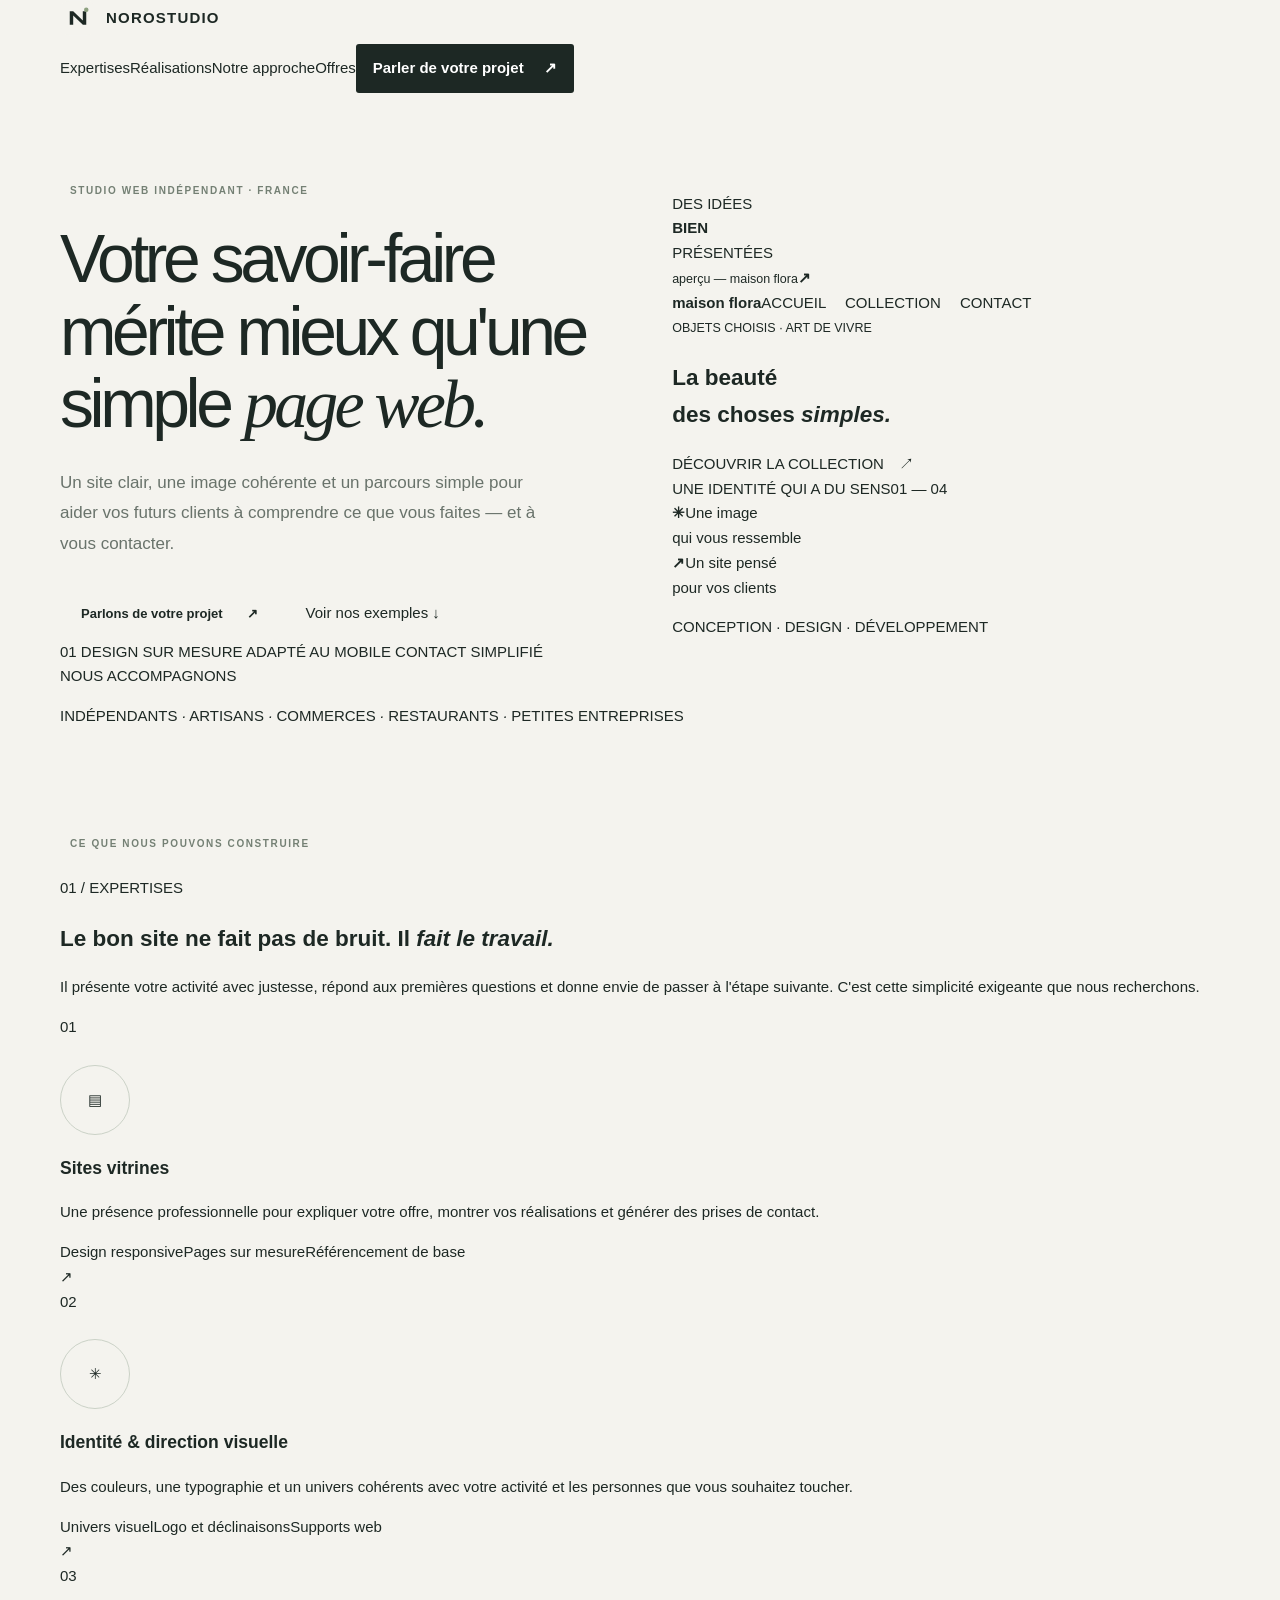
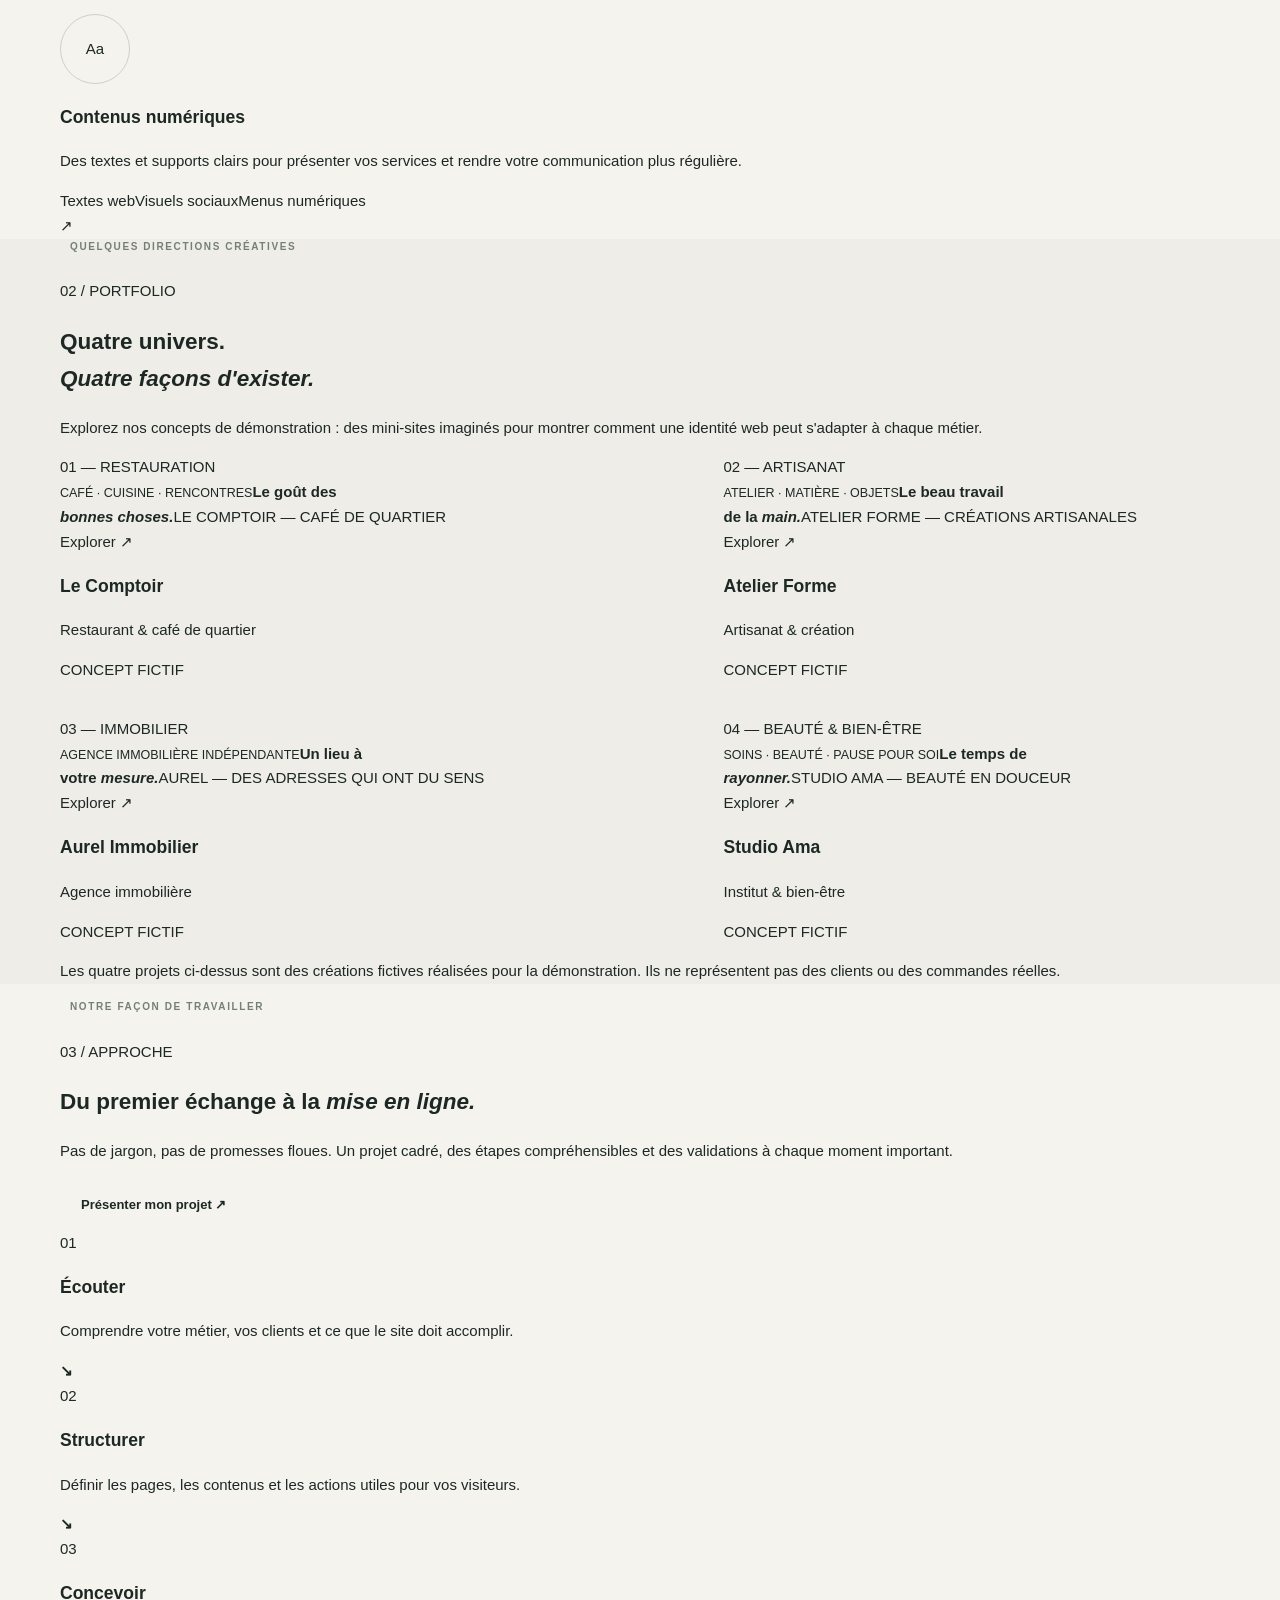
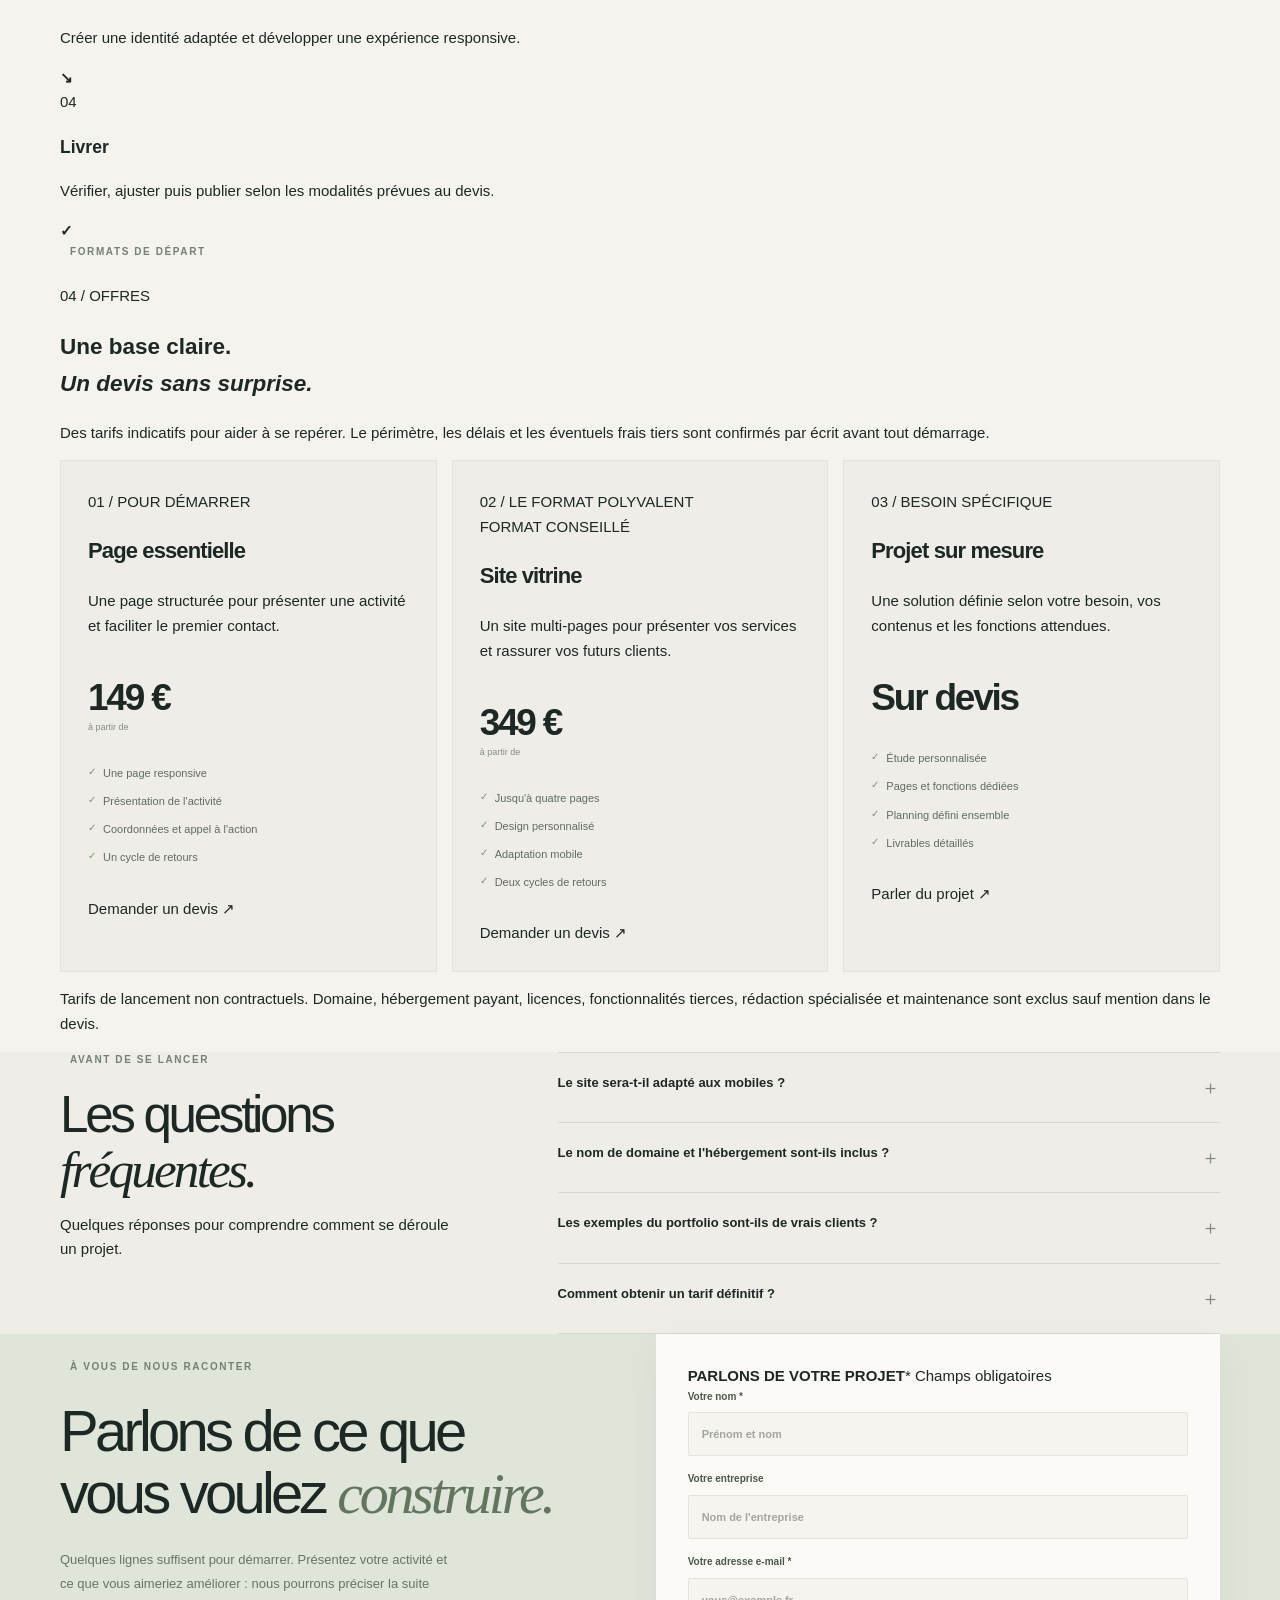
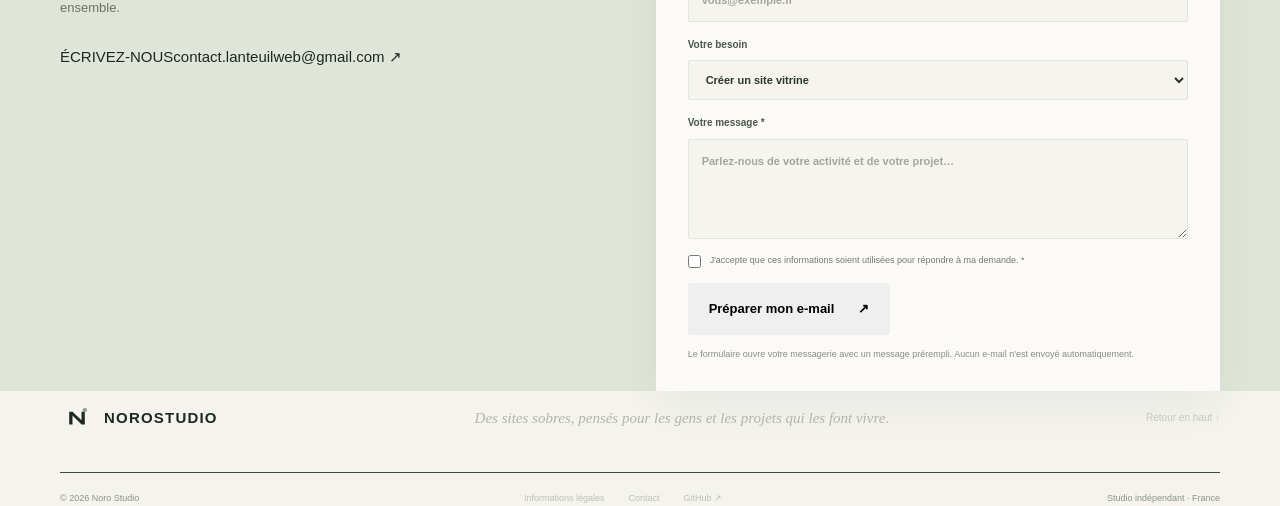
==== commit c76ebf63: "Refondre la page d'accueil Noro Studio" ====
--- a/index.html
+++ b/index.html
@@ -3,206 +3,113 @@
 <head>
   <meta charset="utf-8">
   <meta name="viewport" content="width=device-width, initial-scale=1">
-  <meta name="theme-color" content="#f4f3ee">
-  <meta name="description" content="Noro Studio imagine des sites vitrines élégants, rapides et adaptés au mobile pour indépendants, commerces, artisans et petites entreprises.">
-  <meta property="og:title" content="Noro Studio — Le digital, simplement bien fait">
-  <meta property="og:description" content="Sites vitrines et présence en ligne pour les indépendants et petites entreprises.">
+  <meta name="theme-color" content="#15271f">
+  <meta name="description" content="Noro Studio conçoit des sites vitrines sobres, élégants et efficaces pour les indépendants, artisans, commerces et petites entreprises.">
+  <meta property="og:title" content="Noro Studio — Des sites qui donnent envie de vous choisir">
+  <meta property="og:description" content="Création de sites web sur mesure pour les petites entreprises.">
   <meta property="og:type" content="website">
-  <title>Noro Studio — Le digital, simplement bien fait</title>
+  <title>Noro Studio — Création de sites web</title>
   <link rel="icon" type="image/svg+xml" href="assets/favicon.svg">
   <link rel="stylesheet" href="styles.css">
   <script src="site-config.js" defer></script>
   <script src="script.js" defer></script>
 </head>
 <body>
-  <a class="skip-link" href="#contenu">Aller au contenu</a>
-  <header class="site-header" id="haut">
-    <div class="container nav-wrap">
-      <a class="brand" href="#haut" aria-label="Noro Studio, accueil">
-        <img src="assets/mark.svg" alt="" width="38" height="38">
-        <span>NORO<span class="brand-light">STUDIO</span></span>
-      </a>
-      <button class="menu-toggle" type="button" aria-label="Ouvrir le menu" aria-expanded="false" aria-controls="main-nav">
-        <span></span><span></span>
-      </button>
-      <nav class="main-nav" id="main-nav" aria-label="Navigation principale">
-        <a href="#services">Services</a>
-        <a href="#realisations">Réalisations</a>
-        <a href="#methode">Méthode</a>
-        <a href="#tarifs">Tarifs</a>
-        <a class="nav-cta" href="#contact">Parler de mon projet <span aria-hidden="true">↗</span></a>
-      </nav>
+<a class="skip-link" href="#contenu">Aller au contenu</a>
+<header class="header" id="haut">
+  <div class="container nav">
+    <a class="brand" href="#haut" aria-label="Noro Studio, accueil"><img src="assets/mark-light.svg" alt="" width="36" height="36"><span>NORO<span>STUDIO</span></span></a>
+    <button class="menu-toggle" aria-expanded="false" aria-controls="navigation" aria-label="Ouvrir le menu"><i></i><i></i></button>
+    <nav class="navigation" id="navigation">
+      <a href="#expertises">Expertises</a><a href="#realisations">Réalisations</a><a href="#approche">Notre approche</a><a href="#offres">Offres</a><a class="nav-cta" href="#contact">Parler de votre projet <b>↗</b></a>
+    </nav>
+  </div>
+</header>
+<main id="contenu">
+  <section class="hero">
+    <div class="container hero-grid">
+      <div class="hero-copy">
+        <p class="eyebrow light"><span></span> STUDIO WEB INDÉPENDANT · FRANCE</p>
+        <h1>Votre savoir-faire mérite mieux qu'une simple <em>page web.</em></h1>
+        <p class="hero-lead">Un site clair, une image cohérente et un parcours simple pour aider vos futurs clients à comprendre ce que vous faites — et à vous contacter.</p>
+        <div class="hero-actions"><a class="button button-lime" href="#contact">Parlons de votre projet <span>↗</span></a><a class="hero-link" href="#realisations">Voir nos exemples <span>↓</span></a></div>
+        <div class="hero-meta"><span>01</span><i></i> DESIGN SUR MESURE <i></i> ADAPTÉ AU MOBILE <i></i> CONTACT SIMPLIFIÉ</div>
+      </div>
+      <div class="hero-art" aria-label="Composition graphique représentant une maquette de site web">
+        <div class="art-orbit"></div><div class="art-sticker">DES IDÉES<br><b>BIEN</b><br>PRÉSENTÉES</div>
+        <div class="art-window">
+          <div class="window-bar"><span></span><span></span><span></span><small>aperçu — maison flora</small><b>↗</b></div>
+          <div class="window-inner"><div class="window-nav"><strong>maison flora</strong><span>ACCUEIL　 COLLECTION　 CONTACT</span></div><div class="window-body"><small>OBJETS CHOISIS · ART DE VIVRE</small><h2>La beauté<br>des choses <em>simples.</em></h2><div class="window-line"></div><span>DÉCOUVRIR LA COLLECTION　↗</span></div><div class="window-foot"><span>UNE IDENTITÉ QUI A DU SENS</span><span>01 — 04</span></div></div>
+        </div>
+        <div class="art-chip chip-one"><b>✳</b><span>Une image<br>qui vous ressemble</span></div><div class="art-chip chip-two"><b>↗</b><span>Un site pensé<br>pour vos clients</span></div>
+        <p class="art-caption">CONCEPTION · DESIGN · DÉVELOPPEMENT</p>
+      </div>
     </div>
-  </header>
+    <div class="hero-bottom"><div class="container"><span>NOUS ACCOMPAGNONS</span><p>INDÉPENDANTS <i>·</i> ARTISANS <i>·</i> COMMERCES <i>·</i> RESTAURANTS <i>·</i> PETITES ENTREPRISES</p></div></div>
+  </section>
 
-  <main id="contenu">
-    <section class="hero section-pad">
-      <div class="container hero-grid">
-        <div class="hero-copy">
-          <p class="eyebrow"><span class="eyebrow-dot"></span> STUDIO DIGITAL INDÉPENDANT · FRANCE</p>
-          <h1>Votre activité mérite un site <em>qui fait bonne impression.</em></h1>
-          <p class="hero-lead">Nous créons des sites vitrines clairs, soignés et faciles à utiliser pour les indépendants et les petites entreprises.</p>
-          <div class="hero-actions">
-            <a class="button button-dark" href="#contact">Présenter mon projet <span aria-hidden="true">↗</span></a>
-            <a class="text-link" href="#realisations">Découvrir les exemples <span aria-hidden="true">↓</span></a>
-          </div>
-          <div class="hero-note"><span class="note-check">✓</span> Un interlocuteur · Un projet à la fois · Un site adapté au mobile</div>
-        </div>
+  <section class="section intro-section" id="expertises">
+    <div class="container">
+      <div class="section-top"><p class="eyebrow"><span></span> CE QUE NOUS POUVONS CONSTRUIRE</p><span class="section-index">01 / EXPERTISES</span></div>
+      <div class="intro-grid"><h2>Le bon site ne fait pas de bruit. Il <em>fait le travail.</em></h2><p>Il présente votre activité avec justesse, répond aux premières questions et donne envie de passer à l'étape suivante. C'est cette simplicité exigeante que nous recherchons.</p></div>
+      <div class="service-list">
+        <article class="service-row"><span class="service-no">01</span><div class="service-icon">▤</div><div class="service-main"><h3>Sites vitrines</h3><p>Une présence professionnelle pour expliquer votre offre, montrer vos réalisations et générer des prises de contact.</p></div><div class="service-tags"><span>Design responsive</span><span>Pages sur mesure</span><span>Référencement de base</span></div><a href="#contact" aria-label="Parler de création de site">↗</a></article>
+        <article class="service-row"><span class="service-no">02</span><div class="service-icon">✳</div><div class="service-main"><h3>Identité & direction visuelle</h3><p>Des couleurs, une typographie et un univers cohérents avec votre activité et les personnes que vous souhaitez toucher.</p></div><div class="service-tags"><span>Univers visuel</span><span>Logo et déclinaisons</span><span>Supports web</span></div><a href="#contact" aria-label="Parler d'identité visuelle">↗</a></article>
+        <article class="service-row"><span class="service-no">03</span><div class="service-icon">Aa</div><div class="service-main"><h3>Contenus numériques</h3><p>Des textes et supports clairs pour présenter vos services et rendre votre communication plus régulière.</p></div><div class="service-tags"><span>Textes web</span><span>Visuels sociaux</span><span>Menus numériques</span></div><a href="#contact" aria-label="Parler de contenus numériques">↗</a></article>
+      </div>
+    </div>
+  </section>
 
-        <div class="hero-visual" aria-label="Aperçu illustré d'un site web réalisé par Noro Studio">
-          <div class="visual-orbit orbit-one"></div>
-          <div class="visual-orbit orbit-two"></div>
-          <div class="browser-card">
-            <div class="browser-top"><div class="browser-dots"><i></i><i></i><i></i></div><span>aperçu de site</span><span class="browser-lock">⌑</span></div>
-            <div class="browser-site">
-              <div class="mock-nav"><b>maison&nbsp; &nbsp;flora</b><span>Accueil&nbsp;&nbsp; La boutique&nbsp;&nbsp; Contact</span><small>♡</small></div>
-              <div class="mock-hero">
-                <div class="mock-kicker">ART DE VIVRE · DEPUIS 2018</div>
-                <div class="mock-title">Des choses<br>simples, <i>bien</i><br>choisies.</div>
-                <div class="mock-line"></div>
-                <div class="mock-cta">DÉCOUVRIR <b>↗</b></div>
-              </div>
-              <div class="mock-bottom"><span>OBJETS DU QUOTIDIEN</span><span>01 — 03</span></div>
-            </div>
-          </div>
-          <div class="float-card float-top"><span class="float-icon">✳</span><span><b>Design clair</b><small>Chaque détail a sa place</small></span></div>
-          <div class="float-card float-bottom"><span class="float-icon float-icon-dark">↗</span><span><b>Prêt pour mobile</b><small>Sur tous les écrans</small></span></div>
-          <div class="visual-caption">UNE PRÉSENCE EN LIGNE QUI VOUS RESSEMBLE.</div>
-        </div>
+  <section class="section work-section" id="realisations">
+    <div class="container">
+      <div class="section-top"><p class="eyebrow"><span></span> QUELQUES DIRECTIONS CRÉATIVES</p><span class="section-index">02 / PORTFOLIO</span></div>
+      <div class="work-heading"><h2>Quatre univers.<br><em>Quatre façons d'exister.</em></h2><p>Explorez nos concepts de démonstration : des mini-sites imaginés pour montrer comment une identité web peut s'adapter à chaque métier.</p></div>
+      <div class="work-grid">
+        <a class="work-card work-cafe" href="exemples/restaurant.html"><div class="work-art"><span class="work-label">01 — RESTAURATION</span><div class="mini-site cafe-mini"><small>CAFÉ · CUISINE · RENCONTRES</small><strong>Le goût des<br><em>bonnes choses.</em></strong><span>LE COMPTOIR — CAFÉ DE QUARTIER</span></div><span class="work-open">Explorer ↗</span></div><div class="work-info"><div><h3>Le Comptoir</h3><p>Restaurant & café de quartier</p></div><span>CONCEPT FICTIF</span></div></a>
+        <a class="work-card work-craft" href="exemples/artisan.html"><div class="work-art"><span class="work-label">02 — ARTISANAT</span><div class="mini-site craft-mini"><small>ATELIER · MATIÈRE · OBJETS</small><strong>Le beau travail<br>de la <em>main.</em></strong><span>ATELIER FORME — CRÉATIONS ARTISANALES</span></div><span class="work-open">Explorer ↗</span></div><div class="work-info"><div><h3>Atelier Forme</h3><p>Artisanat & création</p></div><span>CONCEPT FICTIF</span></div></a>
+        <a class="work-card work-property" href="exemples/immobilier.html"><div class="work-art"><span class="work-label">03 — IMMOBILIER</span><div class="mini-site property-mini"><small>AGENCE IMMOBILIÈRE INDÉPENDANTE</small><strong>Un lieu à<br>votre <em>mesure.</em></strong><span>AUREL — DES ADRESSES QUI ONT DU SENS</span></div><span class="work-open">Explorer ↗</span></div><div class="work-info"><div><h3>Aurel Immobilier</h3><p>Agence immobilière</p></div><span>CONCEPT FICTIF</span></div></a>
+        <a class="work-card work-beauty" href="exemples/beaute.html"><div class="work-art"><span class="work-label">04 — BEAUTÉ & BIEN-ÊTRE</span><div class="mini-site beauty-mini"><small>SOINS · BEAUTÉ · PAUSE POUR SOI</small><strong>Le temps de<br><em>rayonner.</em></strong><span>STUDIO AMA — BEAUTÉ EN DOUCEUR</span></div><span class="work-open">Explorer ↗</span></div><div class="work-info"><div><h3>Studio Ama</h3><p>Institut & bien-être</p></div><span>CONCEPT FICTIF</span></div></a>
       </div>
-    </section>
+      <p class="disclaimer">Les quatre projets ci-dessus sont des créations fictives réalisées pour la démonstration. Ils ne représentent pas des clients ou des commandes réelles.</p>
+    </div>
+  </section>
 
-    <section class="trust-strip" aria-label="Types de clients accompagnés">
-      <div class="container trust-inner">
-        <span>POUR LES PROJETS QUI AVANCENT</span>
-        <div><b>Indépendants</b><i></i><b>Commerces</b><i></i><b>Artisans</b><i></i><b>Restaurants</b><i></i><b>Petites entreprises</b></div>
-      </div>
-    </section>
+  <section class="section approach-section" id="approche"><div class="container approach-grid">
+    <div class="approach-copy"><div class="section-top"><p class="eyebrow light"><span></span> NOTRE FAÇON DE TRAVAILLER</p><span class="section-index">03 / APPROCHE</span></div><h2>Du premier échange à la <em>mise en ligne.</em></h2><p>Pas de jargon, pas de promesses floues. Un projet cadré, des étapes compréhensibles et des validations à chaque moment important.</p><a class="button button-lime" href="#contact">Présenter mon projet ↗</a></div>
+    <div class="steps"><article><span>01</span><div><h3>Écouter</h3><p>Comprendre votre métier, vos clients et ce que le site doit accomplir.</p></div><b>↘</b></article><article><span>02</span><div><h3>Structurer</h3><p>Définir les pages, les contenus et les actions utiles pour vos visiteurs.</p></div><b>↘</b></article><article><span>03</span><div><h3>Concevoir</h3><p>Créer une identité adaptée et développer une expérience responsive.</p></div><b>↘</b></article><article><span>04</span><div><h3>Livrer</h3><p>Vérifier, ajuster puis publier selon les modalités prévues au devis.</p></div><b>✓</b></article></div>
+  </div></section>
 
-    <section class="section-pad services-section" id="services">
-      <div class="container">
-        <div class="section-heading split-heading">
-          <div><p class="eyebrow">CE QUE NOUS FAISONS</p><h2>Le nécessaire pour<br><em>bien exister en ligne.</em></h2></div>
-          <p class="section-intro">Pas de complexité inutile. Nous nous concentrons sur les éléments qui rendent votre activité compréhensible, crédible et facile à contacter.</p>
-        </div>
-        <div class="service-grid">
-          <article class="service-card service-featured">
-            <div class="service-number">01 / ESSENTIEL</div>
-            <div class="service-icon icon-window"><span></span><span></span><span></span></div>
-            <h3>Sites vitrines</h3>
-            <p>Un site professionnel qui présente votre activité, vos services et la meilleure façon de vous joindre.</p>
-            <ul><li>Design adapté à votre identité</li><li>Version mobile et ordinateur</li><li>Structure claire et rapide</li></ul>
-            <a href="#contact" class="card-link">Parler de mon site <span>↗</span></a>
-          </article>
-          <article class="service-card">
-            <div class="service-number">02 / IMAGE</div>
-            <div class="service-icon icon-shapes"><span></span><span></span><span></span></div>
-            <h3>Image de marque</h3>
-            <p>Une base visuelle cohérente pour que vos supports soient reconnaissables et professionnels.</p>
-            <ul><li>Palette et typographies</li><li>Déclinaisons de logo simples</li><li>Visuels de communication</li></ul>
-            <a href="#contact" class="card-link">Améliorer mon image <span>↗</span></a>
-          </article>
-          <article class="service-card">
-            <div class="service-number">03 / VISIBILITÉ</div>
-            <div class="service-icon icon-spark"><span>✳</span></div>
-            <h3>Contenus utiles</h3>
-            <p>Des textes et supports qui expliquent votre offre et facilitent la prise de contact.</p>
-            <ul><li>Textes de présentation</li><li>Publications réseaux sociaux</li><li>Menus et supports numériques</li></ul>
-            <a href="#contact" class="card-link">Créer mes contenus <span>↗</span></a>
-          </article>
-        </div>
-        <p class="small-disclaimer">Chaque prestation est cadrée selon votre besoin. Les services, délais et livrables sont confirmés dans un devis avant tout démarrage.</p>
-      </div>
-    </section>
+  <section class="section pricing-section" id="offres"><div class="container">
+    <div class="section-top"><p class="eyebrow"><span></span> FORMATS DE DÉPART</p><span class="section-index">04 / OFFRES</span></div>
+    <div class="work-heading"><h2>Une base claire.<br><em>Un devis sans surprise.</em></h2><p>Des tarifs indicatifs pour aider à se repérer. Le périmètre, les délais et les éventuels frais tiers sont confirmés par écrit avant tout démarrage.</p></div>
+    <div class="pricing-grid">
+      <article class="price-card"><span class="price-kind">01 / POUR DÉMARRER</span><h3>Page essentielle</h3><p>Une page structurée pour présenter une activité et faciliter le premier contact.</p><div class="price"><strong>149 €</strong><small>à partir de</small></div><ul><li>Une page responsive</li><li>Présentation de l'activité</li><li>Coordonnées et appel à l'action</li><li>Un cycle de retours</li></ul><a href="#contact" data-offer="Page essentielle">Demander un devis ↗</a></article>
+      <article class="price-card price-featured"><span class="price-kind">02 / LE FORMAT POLYVALENT</span><div class="recommended">FORMAT CONSEILLÉ</div><h3>Site vitrine</h3><p>Un site multi-pages pour présenter vos services et rassurer vos futurs clients.</p><div class="price"><strong>349 €</strong><small>à partir de</small></div><ul><li>Jusqu'à quatre pages</li><li>Design personnalisé</li><li>Adaptation mobile</li><li>Deux cycles de retours</li></ul><a href="#contact" data-offer="Site vitrine">Demander un devis ↗</a></article>
+      <article class="price-card"><span class="price-kind">03 / BESOIN SPÉCIFIQUE</span><h3>Projet sur mesure</h3><p>Une solution définie selon votre besoin, vos contenus et les fonctions attendues.</p><div class="price custom-price"><strong>Sur devis</strong></div><ul><li>Étude personnalisée</li><li>Pages et fonctions dédiées</li><li>Planning défini ensemble</li><li>Livrables détaillés</li></ul><a href="#contact" data-offer="Projet sur mesure">Parler du projet ↗</a></article>
+    </div>
+    <p class="disclaimer">Tarifs de lancement non contractuels. Domaine, hébergement payant, licences, fonctionnalités tierces, rédaction spécialisée et maintenance sont exclus sauf mention dans le devis.</p>
+  </div></section>
 
-    <section class="section-pad work-section" id="realisations">
-      <div class="container">
-        <div class="section-heading split-heading">
-          <div><p class="eyebrow">APERÇUS CRÉATIFS</p><h2>Des exemples pour<br><em>se projeter.</em></h2></div>
-          <p class="section-intro">Explorez quatre mini-sites interactifs imaginés pour illustrer notre approche dans différents secteurs. Ce sont des concepts fictifs, créés pour la démonstration.</p>
-        </div>
-        <div class="portfolio-grid-v2">
+  <section class="section faq-section"><div class="container faq-grid"><div><div class="section-top"><p class="eyebrow"><span></span> AVANT DE SE LANCER</p></div><h2>Les questions <em>fréquentes.</em></h2><p class="faq-intro">Quelques réponses pour comprendre comment se déroule un projet.</p></div><div class="faq-list">
+    <details><summary>Le site sera-t-il adapté aux mobiles ? <span>＋</span></summary><p>Oui. Les pages sont conçues pour les mobiles, tablettes et ordinateurs. Les principaux affichages sont vérifiés avant livraison.</p></details>
+    <details><summary>Le nom de domaine et l'hébergement sont-ils inclus ? <span>＋</span></summary><p>Pas automatiquement. Ils sont précisés dans le devis. Nous recommandons que le client garde la maîtrise de ses propres comptes et abonnements.</p></details>
+    <details><summary>Les exemples du portfolio sont-ils de vrais clients ? <span>＋</span></summary><p>Non. Ce sont des concepts fictifs créés pour présenter différentes directions créatives possibles.</p></details>
+    <details><summary>Comment obtenir un tarif définitif ? <span>＋</span></summary><p>Présentez-nous votre activité, vos besoins et vos contenus. Un devis précis permet de confirmer le périmètre, les délais et les conditions avant de commencer.</p></details>
+  </div></div></section>
 
-          <a class="portfolio-card-v2 cafe" href="exemples/restaurant.html">
-            <div class="portfolio-art"><span class="art-label">01 / RESTAURATION</span><div class="art-cafe"><small>CAFÉ · CUISINE · RENCONTRES</small><strong>Le goût des<br><i>bonnes choses.</i></strong><span>LE COMPTOIR — CAFÉ DE QUARTIER</span></div><span class="art-open">Voir le site ↗</span></div>
-            <div class="portfolio-caption"><div><span>CONCEPT DE DÉMONSTRATION</span><h3>Le Comptoir</h3><p>Un café de quartier chaleureux et gourmand.</p></div><b>↗</b></div>
-          </a>
-          <a class="portfolio-card-v2 craft" href="exemples/artisan.html">
-            <div class="portfolio-art"><span class="art-label">02 / ARTISANAT</span><div class="art-craft"><small>ATELIER · MATIÈRE · OBJETS</small><strong>Le beau<br>travail de la <i>main.</i></strong><span>ATELIER FORME — CRÉATIONS ARTISANALES</span></div><span class="art-open">Voir le site ↗</span></div>
-            <div class="portfolio-caption"><div><span>CONCEPT DE DÉMONSTRATION</span><h3>Atelier Forme</h3><p>Un univers éditorial pour un artisan créateur.</p></div><b>↗</b></div>
-          </a>
-          <a class="portfolio-card-v2 property" href="exemples/immobilier.html">
-            <div class="portfolio-art"><span class="art-label">03 / IMMOBILIER</span><div class="art-property"><small>AGENCE IMMOBILIÈRE INDÉPENDANTE</small><strong>Un lieu à<br>votre <i>mesure.</i></strong><span>AUREL — DES ADRESSES QUI ONT DU SENS</span></div><span class="art-open">Voir le site ↗</span></div>
-            <div class="portfolio-caption"><div><span>CONCEPT DE DÉMONSTRATION</span><h3>Aurel Immobilier</h3><p>Une présentation élégante pour une agence locale.</p></div><b>↗</b></div>
-          </a>
-          <a class="portfolio-card-v2 beauty" href="exemples/beaute.html">
-            <div class="portfolio-art"><span class="art-label">04 / BEAUTÉ & BIEN-ÊTRE</span><div class="art-beauty"><small>SOINS · BEAUTÉ · PAUSE POUR SOI</small><strong>Le temps<br>de <i>rayonner.</i></strong><span>STUDIO AMA — BEAUTÉ EN DOUCEUR</span></div><span class="art-open">Voir le site ↗</span></div>
-            <div class="portfolio-caption"><div><span>CONCEPT DE DÉMONSTRATION</span><h3>Studio Ama</h3><p>Un site doux et rassurant pour un institut.</p></div><b>↗</b></div>
-          </a>
-        </div>
-    </div>
-    </section>
-
-    <section class="process-section section-pad" id="methode">
-      <div class="container process-grid">
-        <div class="process-intro"><p class="eyebrow">UNE MÉTHODE SIMPLE</p><h2>Du premier échange<br>à la <em>mise en ligne.</em></h2><p>Un cadre clair pour avancer sans jargon et sans mauvaise surprise.</p><a class="button button-light" href="#contact">Présenter mon besoin <span>↗</span></a></div>
-        <div class="steps-list">
-          <article class="step"><span>01</span><div><h3>On fait le point</h3><p>Votre activité, vos clients, vos objectifs et les éléments dont vous disposez.</p></div><b>↘</b></article>
-          <article class="step"><span>02</span><div><h3>On définit le projet</h3><p>Une proposition précise avec les pages, fonctionnalités, délais et tarif.</p></div><b>↘</b></article>
-          <article class="step"><span>03</span><div><h3>On crée et on ajuste</h3><p>Une première version est préparée, puis vous transmettez vos retours.</p></div><b>↘</b></article>
-          <article class="step"><span>04</span><div><h3>On prépare la mise en ligne</h3><p>Vérifications, validation finale et livraison des fichiers ou publication selon la formule retenue.</p></div><b>✓</b></article>
-        </div>
-      </div>
-    </section>
-
-    <section class="section-pad pricing-section" id="tarifs">
-      <div class="container">
-        <div class="section-heading split-heading">
-          <div><p class="eyebrow">DES BASES TRANSPARENTES</p><h2>Un budget clair,<br><em>avant de commencer.</em></h2></div>
-          <p class="section-intro">Ces tarifs sont des repères de lancement. Le devis final dépend du contenu, du nombre de pages et des fonctionnalités réellement nécessaires.</p>
-        </div>
-        <div class="pricing-grid">
-          <article class="price-card"><span class="price-label">POUR DÉMARRER</span><h3>Page essentielle</h3><p class="price-desc">Une page pour présenter clairement votre activité.</p><div class="price"><small>À partir de</small><strong>149 €</strong></div><ul><li>Une page structurée</li><li>Design adapté au mobile</li><li>Présentation et contact</li><li>Un cycle de corrections</li></ul><a class="button button-outline" href="#contact" data-offer="Page essentielle">Choisir cette formule <span>↗</span></a></article>
-          <article class="price-card price-popular"><div class="popular-tag">OFFRE COMPLÈTE</div><span class="price-label">POUR ÊTRE PRÉSENT</span><h3>Site vitrine</h3><p class="price-desc">Un site multi-pages pour détailler votre offre.</p><div class="price"><small>À partir de</small><strong>349 €</strong></div><ul><li>Jusqu'à 4 pages</li><li>Design adapté au mobile</li><li>Formulaire de contact</li><li>Deux cycles de corrections</li></ul><a class="button button-dark" href="#contact" data-offer="Site vitrine">Choisir cette formule <span>↗</span></a></article>
-          <article class="price-card"><span class="price-label">BESOIN SPÉCIFIQUE</span><h3>Projet sur mesure</h3><p class="price-desc">Une réponse adaptée à vos besoins particuliers.</p><div class="price price-custom"><strong>Sur devis</strong></div><ul><li>Fonctionnalités spécifiques</li><li>Pages supplémentaires</li><li>Accompagnement adapté</li><li>Périmètre défini ensemble</li></ul><a class="button button-outline" href="#contact" data-offer="Projet sur mesure">Discuter du projet <span>↗</span></a></article>
-        </div>
-        <p class="pricing-footnote">Hébergement, nom de domaine, licences tierces, rédaction spécialisée et maintenance ne sont pas inclus sauf mention explicite dans le devis. Aucun paiement n'est demandé avant validation du devis et des conditions de prestation.</p>
-      </div>
-    </section>
-
-    <section class="faq-section section-pad">
-      <div class="container faq-grid">
-        <div><p class="eyebrow">QUESTIONS FRÉQUENTES</p><h2>Les choses<br><em>à savoir.</em></h2><p class="section-intro">Vous avez une question avant de vous lancer ? Voici quelques réponses utiles.</p></div>
-        <div class="faq-list">
-          <details><summary>Est-ce que le site sera adapté aux téléphones ? <span>+</span></summary><p>Oui. La mise en page est conçue pour s'adapter aux mobiles, tablettes et ordinateurs. Les principaux affichages sont vérifiés avant livraison.</p></details>
-          <details><summary>Dois-je fournir les textes et les photos ? <span>+</span></summary><p>Vous pouvez fournir vos contenus. Une aide à la rédaction ou à la sélection de visuels peut être prévue dans le devis. Les informations propres à votre activité restent à valider par vos soins.</p></details>
-          <details><summary>Le nom de domaine et l'hébergement sont-ils inclus ? <span>+</span></summary><p>Non, pas par défaut. Ils sont généralement souscrits au nom du client afin qu'il conserve la maîtrise de ses accès et de ses frais récurrents. Nous pouvons vous guider dans leur configuration.</p></details>
-          <details><summary>Quand dois-je payer ? <span>+</span></summary><p>Le calendrier de paiement, les étapes et les livrables sont précisés dans le devis et les conditions de prestation avant tout démarrage.</p></details>
-          <details><summary>Est-ce que vous travaillez avec tous les secteurs ? <span>+</span></summary><p>Nous étudions les demandes des indépendants, artisans, commerces, restaurants et petites entreprises. Les projets réglementés ou techniquement spécifiques sont évalués au cas par cas.</p></details>
-        </div>
-      </div>
-    </section>
-
-    <section class="contact-section section-pad" id="contact">
-      <div class="container contact-grid">
-        <div class="contact-copy"><p class="eyebrow eyebrow-light"><span class="eyebrow-dot"></span> ON EN PARLE ?</p><h2>Votre prochain site<br>commence par <em>une idée.</em></h2><p>Décrivez votre activité et ce que vous aimeriez améliorer. Nous reviendrons vers vous avec les prochaines étapes à envisager.</p><div class="contact-assurance"><span>✓</span> Premier échange sans engagement</div><div class="contact-assurance"><span>✓</span> Proposition adaptée à votre besoin</div></div>
-        <form class="contact-form" id="contact-form">
-          <div class="form-heading"><span>PARLONS DE VOTRE PROJET</span><small>* Champs obligatoires</small></div>
-          <div class="field-row"><label>Votre nom *<input name="name" type="text" autocomplete="name" required placeholder="Prénom et nom"></label><label>Votre entreprise<input name="company" type="text" autocomplete="organization" placeholder="Nom de l'entreprise"></label></div>
-          <label>Votre adresse e-mail *<input name="email" type="email" autocomplete="email" required placeholder="vous@exemple.fr"></label>
-          <label>Quel est votre besoin ?<select name="need"><option>Créer un site vitrine</option><option>Améliorer un site existant</option><option>Créer des visuels ou contenus</option><option>Construire mon identité visuelle</option><option>Autre demande</option></select></label>
-          <label>Parlez-nous de votre projet *<textarea name="message" rows="4" required placeholder="Votre activité, votre besoin, votre objectif..."></textarea></label>
-          <label class="consent"><input name="consent" type="checkbox" required><span>J'accepte que les informations saisies soient utilisées pour répondre à ma demande. *</span></label>
-          <button class="button button-dark form-submit" type="submit">Préparer mon message <span>↗</span></button>
-          <p class="form-feedback" id="form-feedback" role="status" aria-live="polite">Le formulaire prépare un e-mail sur votre appareil. Aucun message n'est envoyé automatiquement.</p>
-        </form>
-      </div>
-    </section>
-  </main>
-
-  <footer class="site-footer">
-    <div class="container footer-top"><a class="brand brand-footer" href="#haut"><img src="assets/mark-light.svg" alt="" width="36" height="36"><span>NORO<span class="brand-light">STUDIO</span></span></a><p>Le digital, simplement bien fait.</p><a href="#haut" class="back-top">Retour en haut ↑</a></div>
-    <div class="container footer-bottom"><span>© <span id="current-year"></span> Noro Studio. Tous droits réservés.</span><div><a href="#contact">Contact</a><a href="legal.html">Mentions & informations</a></div><span class="footer-location">Studio indépendant · France</span></div>
-  </footer>
-</body>
-</html>
+  <section class="contact-section" id="contact"><div class="container contact-grid">
+    <div class="contact-copy"><p class="eyebrow light"><span></span> À VOUS DE NOUS RACONTER</p><h2>Parlons de ce que vous voulez <em>construire.</em></h2><p>Quelques lignes suffisent pour démarrer. Présentez votre activité et ce que vous aimeriez améliorer : nous pourrons préciser la suite ensemble.</p><div class="contact-mail"><span>ÉCRIVEZ-NOUS</span><a href="mailto:contact.lanteuilweb@gmail.com">contact.lanteuilweb@gmail.com ↗</a></div></div>
+    <form class="contact-form" id="contact-form">
+      <div class="form-title"><b>PARLONS DE VOTRE PROJET</b><span>* Champs obligatoires</span></div>
+      <div class="form-row"><label>Votre nom *<input name="name" required autocomplete="name" placeholder="Prénom et nom"></label><label>Votre entreprise<input name="company" autocomplete="organization" placeholder="Nom de l'entreprise"></label></div>
+      <label>Votre adresse e-mail *<input name="email" type="email" required autocomplete="email" placeholder="vous@exemple.fr"></label>
+      <label>Votre besoin<select name="need"><option>Créer un site vitrine</option><option>Améliorer un site existant</option><option>Identité visuelle</option><option>Contenus numériques</option><option>Projet sur mesure</option></select></label>
+      <label>Votre message *<textarea name="message" rows="4" required placeholder="Parlez-nous de votre activité et de votre projet…"></textarea></label>
+      <label class="consent"><input type="checkbox" name="consent" required><span>J'accepte que ces informations soient utilisées pour répondre à ma demande. *</span></label>
+      <button class="button button-lime submit-button" type="submit">Préparer mon e-mail <span>↗</span></button>
+      <p class="form-feedback" id="form-feedback" role="status" aria-live="polite">Le formulaire ouvre votre messagerie avec un message prérempli. Aucun e-mail n'est envoyé automatiquement.</p>
+    </form>
+  </div></section>
+</main>
+<footer class="footer"><div class="container footer-top"><a class="brand" href="#haut"><img src="assets/mark-light.svg" alt="" width="34" height="34"><span>NORO<span>STUDIO</span></span></a><p>Des sites sobres, pensés pour les gens et les projets qui les font vivre.</p><a class="back-top" href="#haut">Retour en haut ↑</a></div><div class="container footer-bottom"><span>© <span id="current-year"></span> Noro Studio</span><div><a href="legal.html">Informations légales</a><a href="mailto:contact.lanteuilweb@gmail.com">Contact</a><a href="https://github.com/Noro-studio/noro-studio-studio" target="_blank" rel="noopener">GitHub ↗</a></div><span>Studio indépendant · France</span></div></footer>
+</body></html>
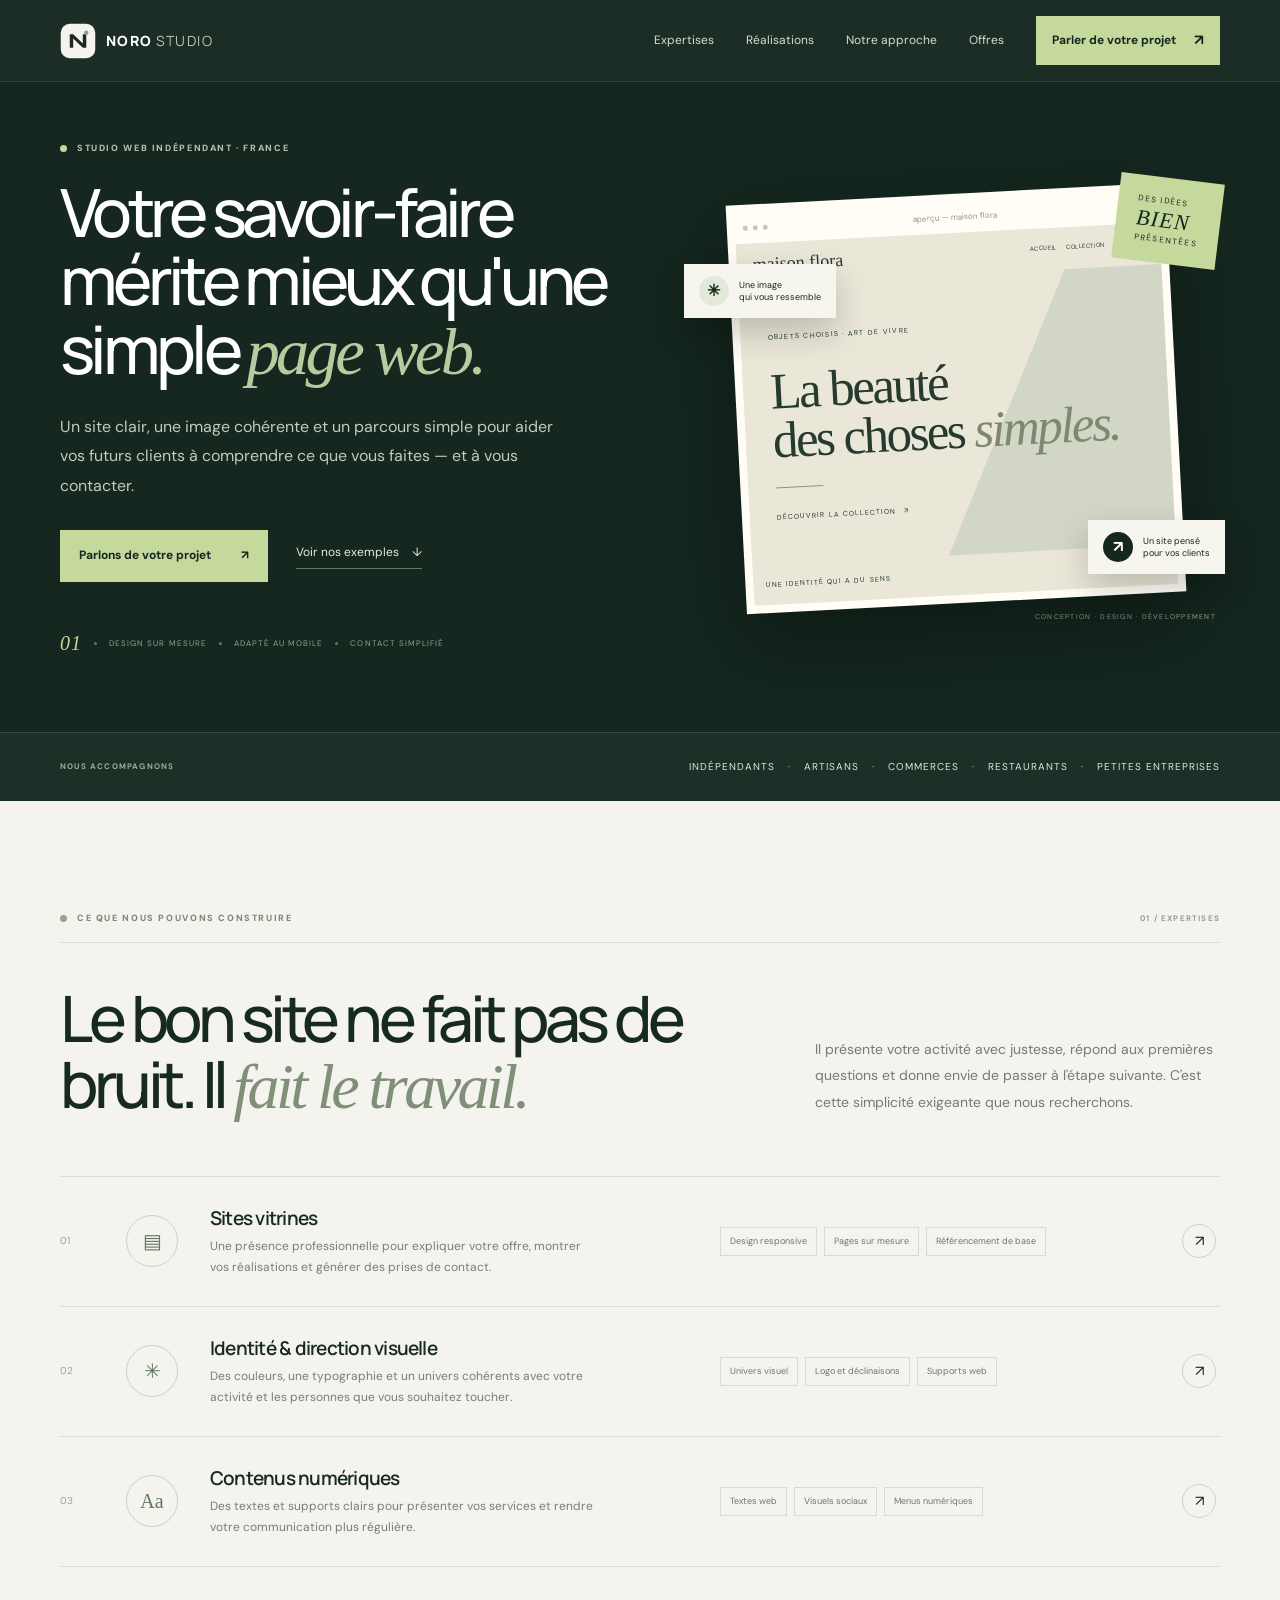
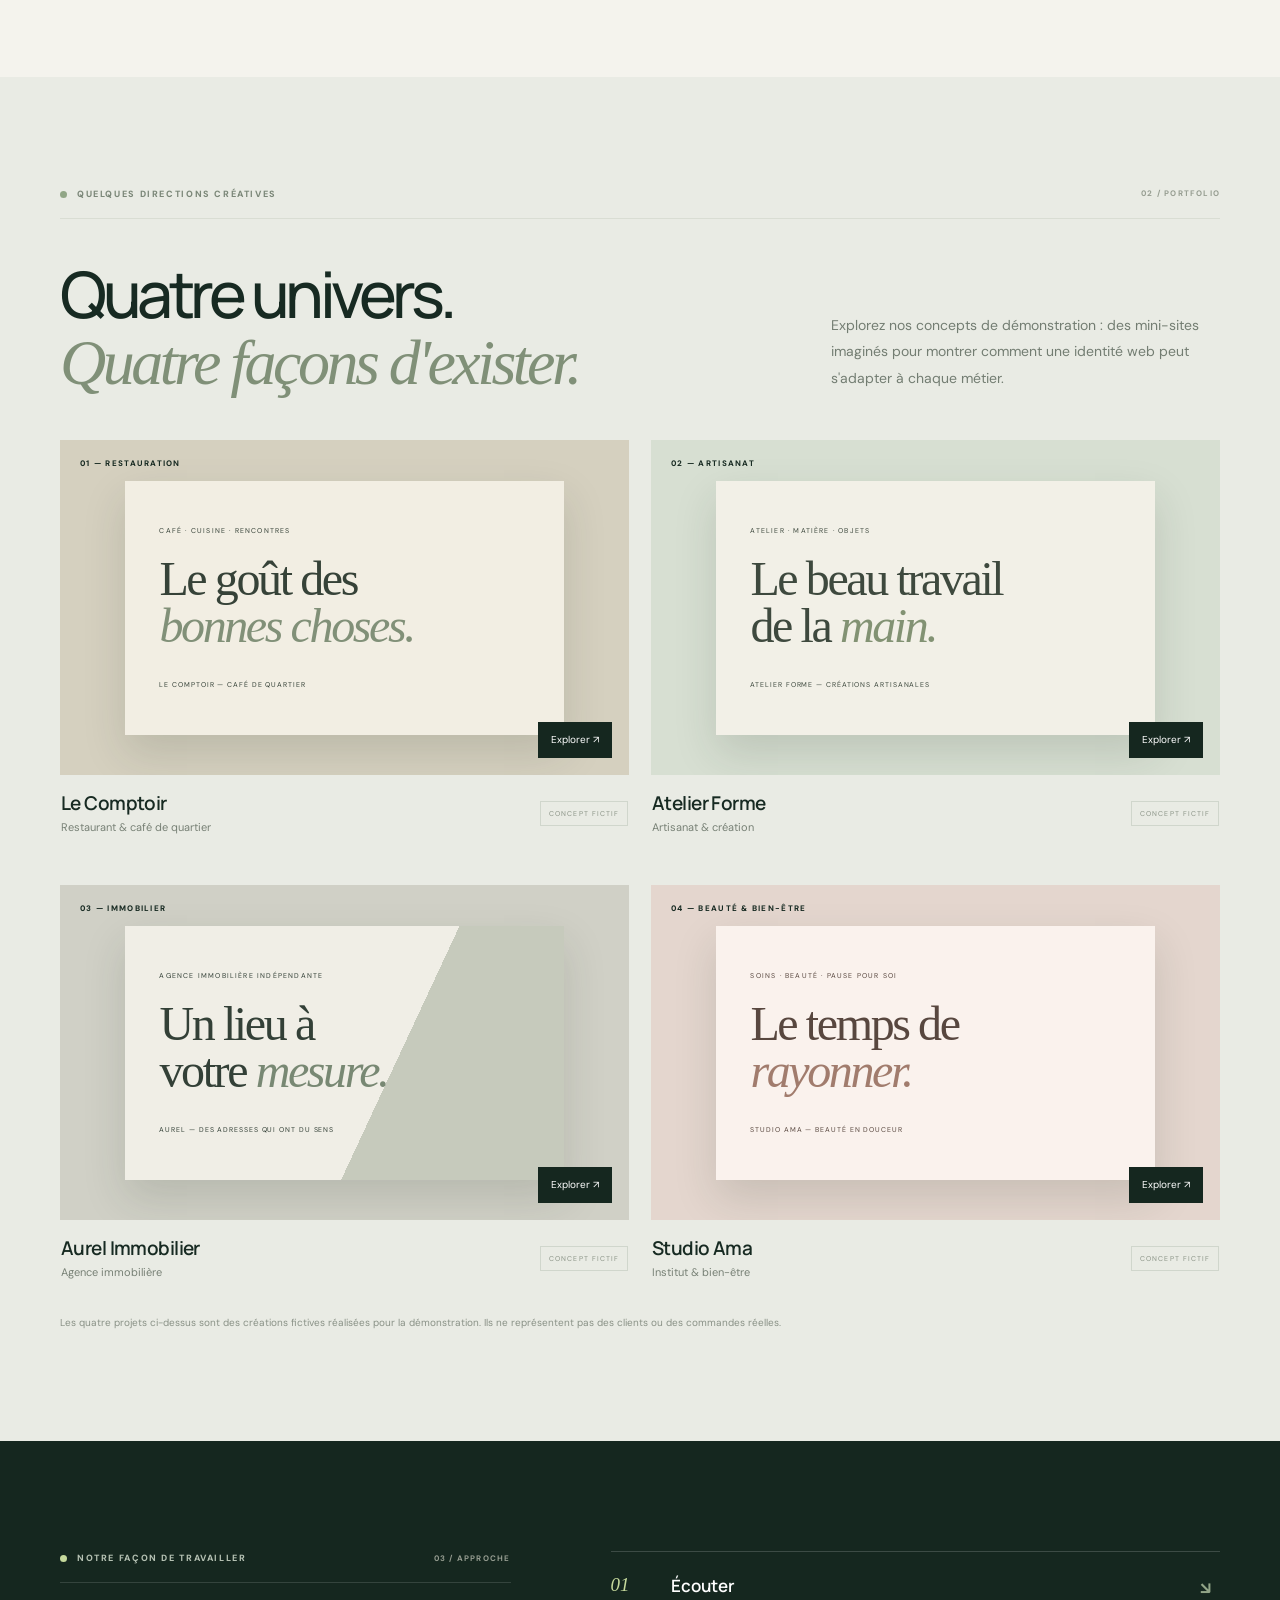
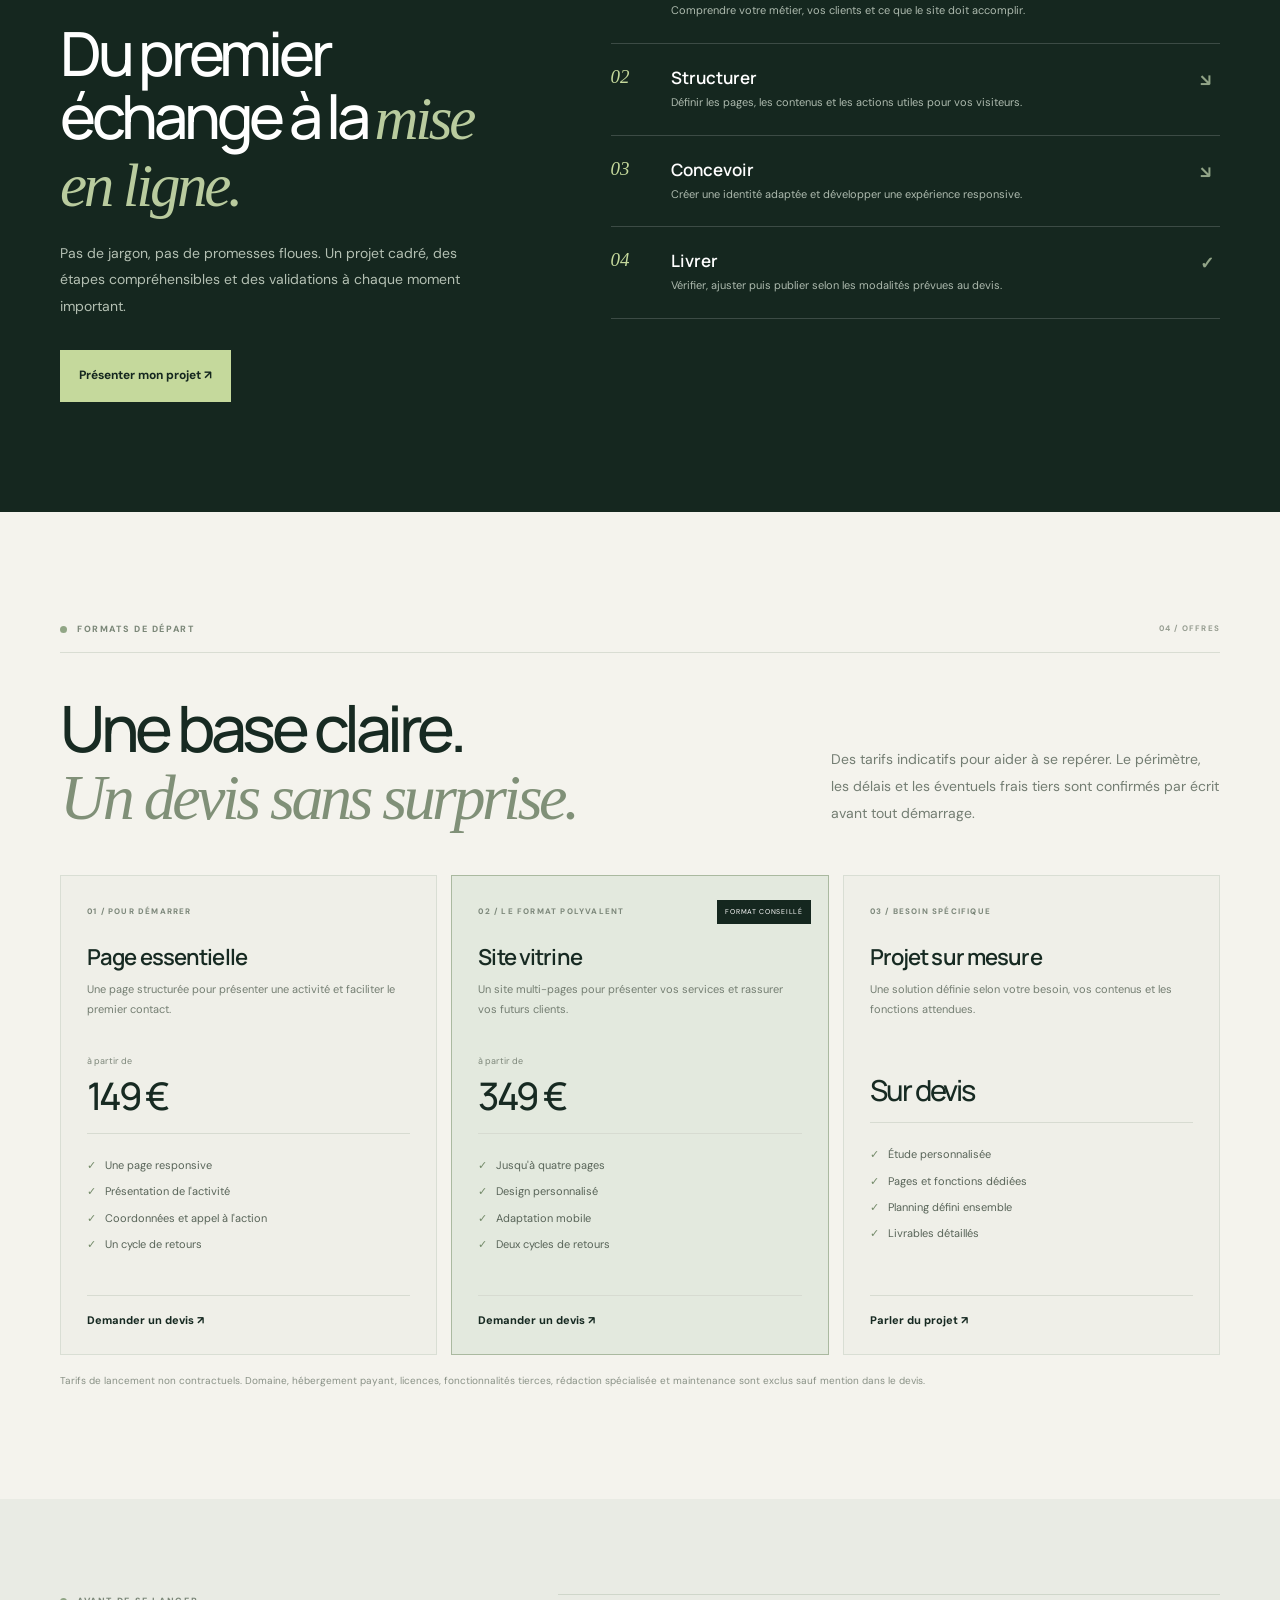
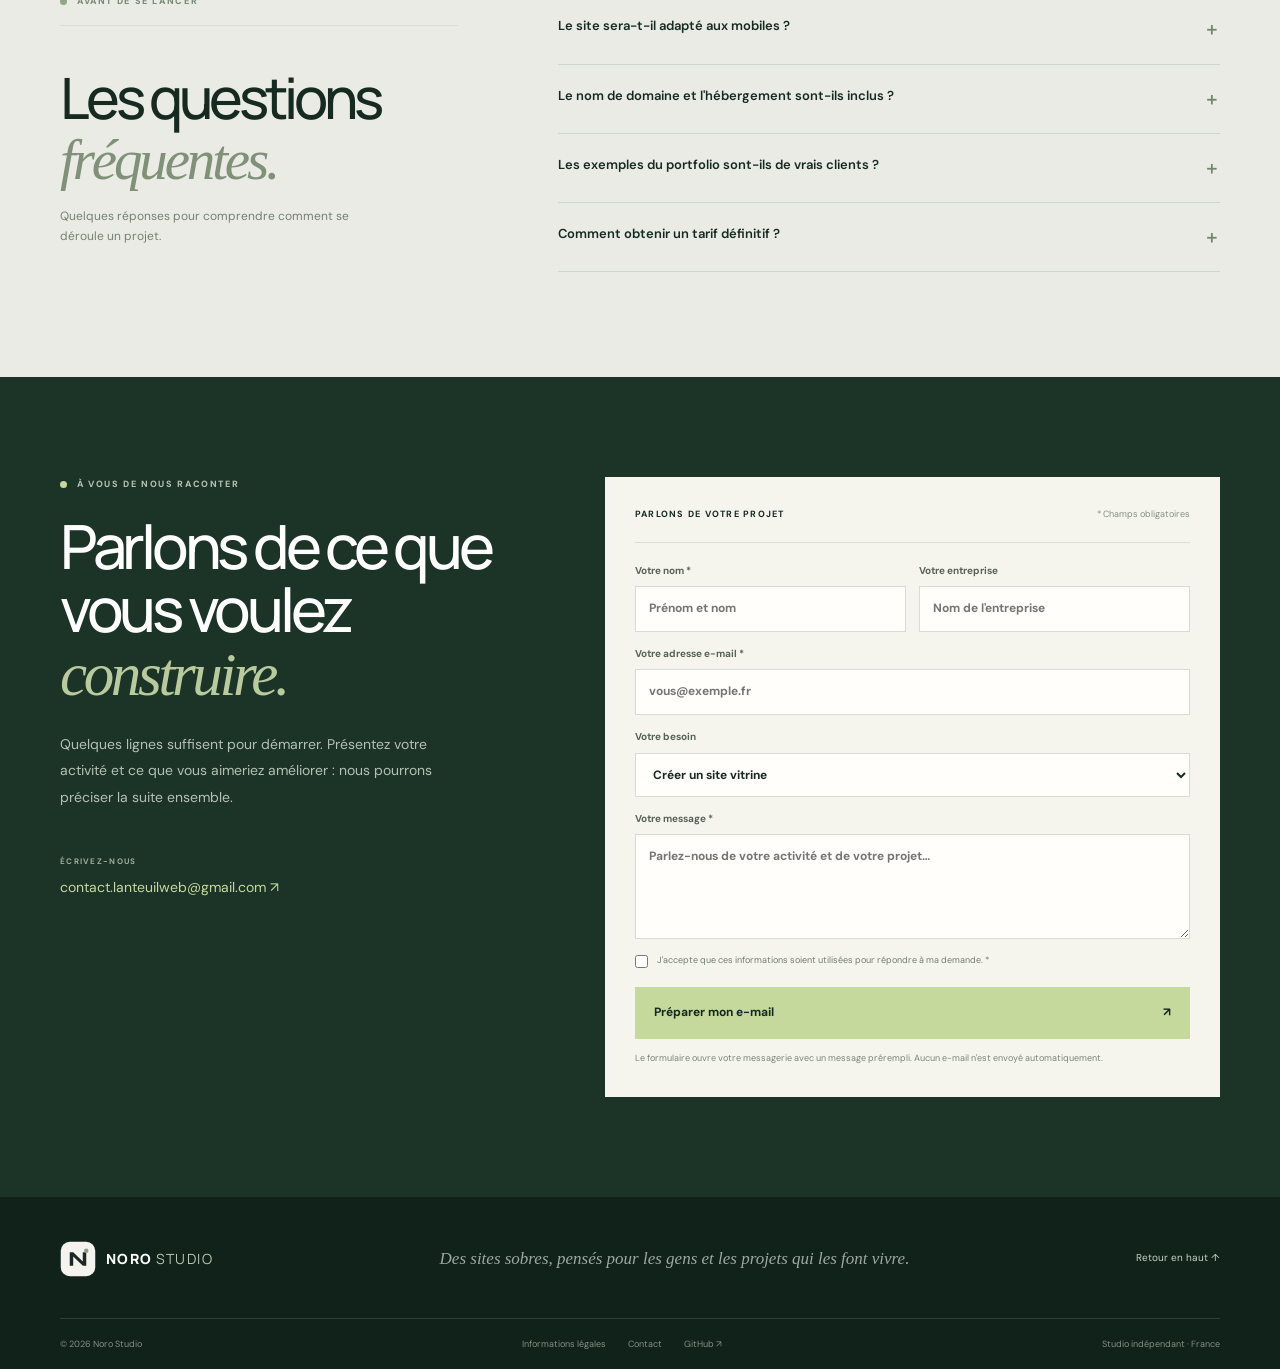
==== commit f5aa3ec8: "Corriger le lien du logo pour revenir en haut de page" ====
--- a/index.html
+++ b/index.html
@@ -18,7 +18,7 @@
 <a class="skip-link" href="#contenu">Aller au contenu</a>
 <header class="header" id="haut">
   <div class="container nav">
-    <a class="brand" href="#haut" aria-label="Noro Studio, accueil"><img src="assets/mark-light.svg" alt="" width="36" height="36"><span>NORO<span>STUDIO</span></span></a>
+    <a class="brand" href="#" aria-label="Retour tout en haut de la page"><img src="assets/mark-light.svg" alt="" width="36" height="36"><span>NORO<span>STUDIO</span></span></a>
     <button class="menu-toggle" aria-expanded="false" aria-controls="navigation" aria-label="Ouvrir le menu"><i></i><i></i></button>
     <nav class="navigation" id="navigation">
       <a href="#expertises">Expertises</a><a href="#realisations">Réalisations</a><a href="#approche">Notre approche</a><a href="#offres">Offres</a><a class="nav-cta" href="#contact">Parler de votre projet <b>↗</b></a>
--- a/styles.css
+++ b/styles.css
@@ -1,32 +1,17 @@
-:root{--paper:#f4f3ee;--paper-2:#ebeae3;--white:#fffefa;--ink:#1d2824;--ink-2:#39433e;--muted:#747c74;--line:#ddded6;--sage:#dce5d7;--sage-dark:#73816f;--lime:#c7d8ac;--serif:Georgia,'Times New Roman',serif;--sans:'DM Sans',Arial,sans-serif;--display:'Manrope','DM Sans',Arial,sans-serif;--max:1160px}*{box-sizing:border-box}html{scroll-behavior:smooth;scroll-padding-top:88px}body{margin:0;background:var(--paper);color:var(--ink);font-family:var(--sans);font-size:15px;line-height:1.65;-webkit-font-smoothing:antialiased}a{color:inherit;text-decoration:none}button,input,textarea,select{font:inherit}.container{width:min(var(--max),calc(100% - 56px));margin-inline:auto}.section-pad{padding:112px 0}.skip-link{position:absolute;left:-999px;top:8px;background:var(--ink);color:#fff;padding:10px 14px;z-index:100}.skip-link:focus{left:12px}.site-header{height:84px;position:sticky;top:0;z-index:50;background:rgba(244,243,238,.92);backdrop-filter:blur(14px);border-bottom:1px solid rgba(29,40,36,.08)}.nav-wrap{height:100%;display:flex;align-items:center;justify-content:space-between}.brand{display:inline-flex;align-items:center;gap:10px;font-family:var(--display);font-weight:800;letter-spacing:.08em;font-size:15px}.brand img{display:block}.brand-light{font-weight:500;color:#7b8379;margin-left:3px}.main-nav{display:flex;align-items:center;gap:34px;font-size:13px;color:#59625b}.main-nav>a:not(.nav-cta):hover,.footer-bottom a:hover{color:var(--ink)}.nav-cta{display:inline-flex;align-items:center;gap:20px;padding:12px 17px;background:var(--ink);color:#fff;border-radius:3px;font-weight:600;transition:transform .2s,background .2s}.nav-cta:hover,.button-dark:hover{background:#35443c;transform:translateY(-2px)}.menu-toggle{display:none;background:none;border:0;padding:10px}.menu-toggle span{display:block;width:23px;height:1.5px;background:var(--ink);margin:6px}.hero{padding-top:90px;padding-bottom:92px;overflow:hidden}.hero-grid{display:grid;grid-template-columns:1.02fr .98fr;align-items:center;gap:42px}.eyebrow{display:flex;align-items:center;gap:10px;margin:0 0 24px;color:#748074;font-size:10px;letter-spacing:.16em;font-weight:700}.eyebrow-dot{width:7px;height:7px;border-radius:50%;background:#8b9d7f;display:inline-block}.hero h1,.section-heading h2,.process-intro h2,.faq-grid h2,.contact-copy h2{font-family:var(--display);font-weight:500;letter-spacing:-.065em;line-height:1.07;font-size:clamp(44px,5.3vw,68px);margin:0;max-width:650px}.hero h1 em,.section-heading h2 em,.process-intro h2 em,.faq-grid h2 em,.contact-copy h2 em{font-family:var(--serif);font-weight:400;letter-spacing:-.055em}.hero-lead{font-size:17px;line-height:1.8;color:#69736b;max-width:480px;margin:26px 0 28px}.hero-actions{display:flex;align-items:center;gap:27px}.button{display:inline-flex;align-items:center;justify-content:center;gap:24px;min-height:52px;padding:0 20px;border:1px solid transparent;border-radius:3px;font-size:13px;font-weight:700;transition:transform .2s,background .2s,border .2s;cursor:pointer}.button-dark{background:var(--ink);color:white}.button-light{background:var(--paper);color:var(--ink)}.button-light:hover{background:white;transform:translateY(-2px)}.button-outline{border-color:#c9cec5;color:var(--ink);background:transparent}.button-outline:hover{background:var(--ink);color:#fff;border-color:var(--ink)}.text-link{font-size:13px;font-weight:600;color:#59645b;border-bottom:1px solid #b9c1b7;padding-bottom:4px}.text-link span{margin-left:8px}.hero-note{margin-top:38px;font-size:11px;color:#7a827b;display:flex;align-items:center;gap:9px}.note-check{width:18px;height:18px;border-radius:50%;background:#e2e8dc;color:#5d7656;display:grid;place-items:center;font-size:11px}.hero-visual{height:480px;position:relative;display:flex;align-items:center;justify-content:center}.visual-orbit{position:absolute;border:1px solid rgba(102,121,103,.18);border-radius:50%;width:440px;height:440px}.orbit-two{width:350px;height:350px;border-style:dashed}.browser-card{position:relative;z-index:2;width:min(440px,90%);background:#fff;border:1px solid #e2e2db;border-radius:8px;box-shadow:0 30px 70px rgba(28,42,34,.13);overflow:hidden;transform:rotate(-2deg)}.browser-top{height:38px;background:#f9f9f5;border-bottom:1px solid #e9e9e4;display:flex;align-items:center;padding:0 14px;justify-content:space-between;color:#9ba198;font-size:9px}.browser-dots{display:flex;gap:4px}.browser-dots i,.mini-browser-bar span{height:5px;width:5px;border-radius:50%;background:#c7cdc3}.browser-lock{font-size:16px}.browser-site{margin:11px;background:#f3f1e9;min-height:350px;overflow:hidden;color:#354239}.mock-nav{height:43px;display:flex;align-items:center;justify-content:space-between;padding:0 18px;font-size:7px;letter-spacing:.08em}.mock-nav b{font-family:var(--serif);font-size:13px;letter-spacing:0}.mock-nav small{font-size:14px}.mock-hero{background:linear-gradient(115deg,#e8e4d6 0%,#e8e4d6 58%,#d2d5c7 58%,#d2d5c7 100%);padding:39px 27px 24px;min-height:250px}.mock-kicker{font-size:7px;letter-spacing:.19em;color:#7c8478}.mock-title{font-family:var(--serif);font-size:43px;line-height:.98;letter-spacing:-.06em;margin-top:17px}.mock-title i{color:#73816e;font-weight:400}.mock-line{width:50px;height:1px;background:#879280;margin:22px 0 14px}.mock-cta{font-size:7px;letter-spacing:.13em;font-weight:bold}.mock-cta b{margin-left:14px}.mock-bottom{display:flex;justify-content:space-between;padding:14px 18px;font-size:7px;letter-spacing:.1em}.float-card{position:absolute;z-index:3;display:flex;align-items:center;gap:11px;padding:12px 15px;background:#fffefa;border:1px solid #e6e8df;box-shadow:0 14px 32px rgba(34,47,38,.09);border-radius:5px}.float-top{top:63px;right:-2px}.float-bottom{bottom:62px;left:-5px}.float-icon{width:32px;height:32px;border-radius:50%;background:#e4e9dd;display:grid;place-items:center;color:#687d64;font-size:18px}.float-icon-dark{background:var(--ink);color:white}.float-card b,.float-card small{display:block}.float-card b{font-size:11px}.float-card small{font-size:9px;color:#8b9288}.visual-caption{position:absolute;bottom:8px;right:10px;font-size:8px;letter-spacing:.16em;color:#8e968d}.trust-strip{border-top:1px solid var(--line);border-bottom:1px solid var(--line);background:#efeee8;padding:22px 0}.trust-inner{display:flex;align-items:center;justify-content:space-between;gap:25px}.trust-inner>span{font-size:9px;letter-spacing:.15em;color:#8b9389;font-weight:700;white-space:nowrap}.trust-inner>div{display:flex;align-items:center;gap:24px;color:#667067;font-size:12px}.trust-inner i{height:4px;width:4px;border-radius:50%;background:#a8b29f}.services-section{background:var(--paper)}.section-heading{margin-bottom:52px}.split-heading{display:flex;align-items:flex-end;justify-content:space-between;gap:50px}.section-heading .eyebrow,.process-intro .eyebrow,.faq-grid .eyebrow{margin-bottom:20px}.section-heading h2,.process-intro h2,.faq-grid h2{font-size:clamp(38px,4.5vw,55px)}.section-intro{max-width:390px;color:#737b72;font-size:14px;line-height:1.85;margin:0 0 5px}.service-grid{display:grid;grid-template-columns:repeat(3,1fr);gap:15px}.service-card{position:relative;background:#eeede7;border:1px solid #e4e3dc;padding:28px 27px 25px;min-height:380px;display:flex;flex-direction:column}.service-featured{background:#e8ece3}.service-number{font-size:9px;letter-spacing:.16em;color:#8a9387;font-weight:700}.service-icon{height:70px;width:70px;margin:25px 0 19px;position:relative;border:1px solid #cbd2c7;border-radius:50%;display:flex;align-items:center;justify-content:center}.icon-window{flex-direction:column;gap:5px}.icon-window:before{content:"";position:absolute;width:30px;height:23px;border:1px solid #82927e;border-radius:3px}.icon-window span:first-child{width:30px;height:1px;background:#82927e;position:absolute;top:28px}.icon-window span:nth-child(2),.icon-window span:nth-child(3){width:4px;height:4px;border-radius:50%;background:#82927e;position:absolute;top:23px;left:24px}.icon-window span:nth-child(3){left:31px}.icon-shapes span{position:absolute;width:24px;height:24px;border:1px solid #82927e;transform:rotate(45deg)}.icon-shapes span:nth-child(2){width:18px;height:18px;transform:rotate(12deg);background:#d8e1d2;right:13px;top:15px}.icon-shapes span:nth-child(3){width:9px;height:9px;border-radius:50%;background:#82927e;left:15px;bottom:14px}.icon-spark span{font-size:35px;color:#81927c}.service-card h3{font-family:var(--display);font-size:22px;letter-spacing:-.04em;margin:0 0 9px;font-weight:600}.service-card p{color:#727a71;font-size:12px;line-height:1.8;margin:0 0 15px}.service-card ul,.price-card ul{padding:0;margin:0 0 20px;list-style:none}.service-card li,.price-card li{position:relative;padding-left:15px;font-size:11px;color:#606c62;margin:8px 0}.service-card li:before,.price-card li:before{content:"✓";position:absolute;left:0;color:#7d9476;font-size:10px}.card-link{margin-top:auto;padding-top:18px;border-top:1px solid #d9ddd4;font-size:11px;font-weight:700;display:flex;justify-content:space-between}.card-link span{font-size:15px}.small-disclaimer,.pricing-footnote{font-size:10px;color:#92988e;margin:18px 0 0}.work-section{background:#eeede7}.work-grid{display:grid;grid-template-columns:1.3fr 1fr;gap:34px 18px}.work-card{min-width:0}.work-wide{grid-column:span 2}.work-preview{height:290px;overflow:hidden;position:relative;border:1px solid #deded5}.work-wide .work-preview{height:360px}.preview-cafe{background:#d9d7c9;padding:25px 9% 0}.cafe-browser{height:100%;background:#f3efe4;box-shadow:0 12px 30px rgba(40,46,37,.12);overflow:hidden}.mini-browser-bar{height:23px;background:#f9f8f3;display:flex;align-items:center;gap:4px;padding:0 10px}.mini-browser-bar span{width:4px;height:4px}.mini-browser-bar small{font-size:6px;color:#9b9d92;margin-left:8px}.cafe-content{padding:17px 22px;background:linear-gradient(110deg,#eee8db 0%,#eee8db 57%,#d3d2c1 57%)}.cafe-nav{display:flex;justify-content:space-between;font-size:7px;letter-spacing:.1em}.cafe-nav b{font-family:var(--serif);font-size:11px;letter-spacing:.02em}.cafe-main{display:grid;grid-template-columns:1fr .8fr;align-items:center;padding:40px 0 25px;min-height:255px}.cafe-main small{font-size:6px;letter-spacing:.17em;color:#7a7e6d}.cafe-main strong{display:block;font-family:var(--serif);font-size:42px;line-height:1;margin:15px 0;color:#394537;font-weight:400;letter-spacing:-.05em}.cafe-main strong i{color:#8d906f}.cafe-main span{display:block;max-width:180px;font-size:8px;color:#757a6d}.cafe-main>div:first-child>b{display:block;font-size:6px;letter-spacing:.1em;margin-top:17px}.coffee-art{height:185px;display:grid;place-items:center}.coffee-plate{width:170px;height:170px;border:1px solid #b4b6a3;border-radius:50%;display:grid;place-items:center;box-shadow:0 8px 20px rgba(51,55,42,.1);background:#e5e2d4}.coffee-cup{height:84px;width:100px;border-radius:8px 8px 38px 38px;background:#faf7ed;border:5px solid #c6c0ad;position:relative;box-shadow:inset 0 6px 0 #d9d2c0}.coffee-cup:after{content:"";position:absolute;width:27px;height:35px;border:6px solid #c6c0ad;border-left:0;border-radius:0 24px 24px 0;right:-27px;top:18px}.coffee-cup span{display:block;position:absolute;inset:11px 10px auto;height:2px;background:#8b8a70;transform:rotate(-4deg)}.work-meta{display:flex;justify-content:space-between;align-items:center;padding:15px 1px 0}.work-type{font-size:8px;letter-spacing:.14em;color:#92978c;font-weight:700}.work-meta h3{margin:5px 0 0;font-family:var(--display);font-size:17px;font-weight:600;letter-spacing:-.03em}.work-arrow{width:32px;height:32px;border:1px solid #cfd2c8;border-radius:50%;display:grid;place-items:center}.preview-atelier{background:#d4d9cc;padding:20px 12% 0}.atelier-paper{height:100%;background:#f1efe5;position:relative;padding:15px 18px;color:#394439;overflow:hidden}.atelier-top{font-size:7px;letter-spacing:.15em;border-bottom:1px solid #c7c9bb;padding-bottom:10px}.atelier-top b{font-family:var(--serif);font-weight:400;font-size:12px}.atelier-top span{float:right;font-size:5px}.atelier-title{font-family:var(--serif);font-size:42px;line-height:.95;letter-spacing:-.05em;margin-top:42px;position:relative;z-index:2}.atelier-title i{color:#788875}.atelier-stamp{position:absolute;right:24px;top:90px;width:76px;height:76px;border:1px solid #899582;border-radius:50%;display:grid;place-items:center;text-align:center;font-size:7px;letter-spacing:.1em;transform:rotate(10deg)}.atelier-foot{position:absolute;bottom:16px;font-size:6px;letter-spacing:.18em}.atelier-block{position:absolute;right:-17px;bottom:-50px;width:145px;height:145px;background:#c6cdbd;transform:rotate(34deg)}.preview-immo{background:#d5d8d0;padding:18px 12% 0}.immo-page{height:100%;background:#e8e8e0;position:relative;overflow:hidden;padding:13px 17px;color:#39443d}.immo-nav{font-family:var(--serif);font-size:13px;position:relative;z-index:2}.immo-nav span{float:right;font-family:var(--sans);font-size:5px;letter-spacing:.13em;padding-top:6px}.immo-house{position:absolute;right:0;top:0;width:58%;height:100%;background:linear-gradient(145deg,#b7c0b3,#8f9b8c);clip-path:polygon(20% 20%,100% 0,100% 100%,0 100%,0 53%)}.immo-house:after{content:"";position:absolute;left:24%;top:34%;width:50%;height:45%;background:linear-gradient(90deg,#d1d3c6 0 46%,#818f7c 46% 49%,#c3cabb 49%);border:8px solid #aab5a5}.immo-copy{position:relative;z-index:2;margin-top:42px}.immo-copy small{font-size:6px;letter-spacing:.14em}.immo-copy strong{display:block;font-family:var(--serif);font-size:27px;line-height:1.02;font-weight:400;margin:12px 0}.immo-copy strong i{color:#6f7f70}.immo-copy span{font-size:6px}.immo-bottom{position:absolute;bottom:17px;font-size:6px;letter-spacing:.1em;z-index:2}.process-section{background:var(--ink);color:#f4f3ee}.process-grid{display:grid;grid-template-columns:.8fr 1.2fr;gap:110px}.process-intro .eyebrow{color:#a6b49f}.process-intro h2{font-size:clamp(38px,4.1vw,54px)}.process-intro h2 em{color:#c1cfb7}.process-intro>p:not(.eyebrow){max-width:300px;color:#aeb8ae;font-size:13px;line-height:1.8;margin:22px 0 28px}.steps-list{border-top:1px solid #46534a}.step{display:grid;grid-template-columns:44px 1fr 20px;gap:16px;padding:23px 0;border-bottom:1px solid #46534a;align-items:start}.step>span{font-size:10px;color:#a8b69e;padding-top:4px;letter-spacing:.1em}.step h3{font-size:17px;margin:0 0 5px;font-weight:500}.step p{font-size:11px;line-height:1.7;color:#aab4aa;margin:0;max-width:390px}.step>b{color:#b4c5a9;font-weight:400}.pricing-section{background:var(--paper)}.pricing-grid{display:grid;grid-template-columns:repeat(3,1fr);gap:15px}.price-card{position:relative;background:#eeede7;padding:29px 27px 25px;border:1px solid #e3e2dc;display:flex;flex-direction:column;min-height:430px}.price-popular{background:#e5eae0;border-color:#cbd4c6}.popular-tag{position:absolute;right:14px;top:14px;background:#d2ddca;color:#596a55;border-radius:2px;padding:5px 8px;font-size:7px;font-weight:700;letter-spacing:.1em}.price-label{font-size:9px;font-weight:700;color:#858e83;letter-spacing:.14em}.price-card h3{font-family:var(--display);font-size:22px;letter-spacing:-.04em;margin:18px 0 5px}.price-desc{font-size:11px;color:#7b837a;min-height:37px;margin:0}.price{margin:22px 0 14px;display:flex;flex-direction:column}.price small{font-size:9px;color:#858d82}.price strong{font-family:var(--display);font-size:37px;letter-spacing:-.06em;font-weight:600;line-height:1.2}.price-custom strong{font-size:29px;margin-top:12px}.price-card ul{margin-top:5px}.price-card li{font-size:11px;margin:10px 0}.price-card .button{margin-top:auto;width:100%;font-size:11px}.pricing-footnote{max-width:800px;line-height:1.7}.faq-section{background:#eeede7}.faq-grid{display:grid;grid-template-columns:.75fr 1.25fr;gap:100px}.faq-grid h2{font-size:clamp(39px,4vw,52px)}.faq-grid .section-intro{margin-top:20px}.faq-list{border-top:1px solid #d5d8ce}.faq-list details{border-bottom:1px solid #d5d8ce;padding:19px 0}.faq-list summary{list-style:none;cursor:pointer;font-size:13px;font-weight:600;display:flex;justify-content:space-between;gap:15px}.faq-list summary::-webkit-details-marker{display:none}.faq-list summary span{font-size:19px;font-weight:400;color:#7f8b7d;transition:transform .2s}.faq-list details[open] summary span{transform:rotate(45deg)}.faq-list details p{font-size:12px;line-height:1.8;color:#70796f;max-width:570px;margin:12px 28px 0 0}.contact-section{background:#dfe5d9}.contact-grid{display:grid;grid-template-columns:.95fr 1.05fr;gap:85px;align-items:start}.contact-copy{padding-top:25px}.eyebrow-light{color:#687665}.contact-copy h2{font-size:clamp(40px,4.6vw,58px)}.contact-copy h2 em{color:#63745f}.contact-copy>p:not(.eyebrow){color:#687366;max-width:390px;font-size:13px;line-height:1.85;margin:23px 0 25px}.contact-assurance{font-size:11px;color:#697568;margin:11px 0;display:flex;align-items:center;gap:9px}.contact-assurance span{width:18px;height:18px;background:#cbd8c4;border-radius:50%;display:grid;place-items:center;color:#586b53;font-size:10px}.contact-form{background:#fbfaf6;padding:30px 32px;box-shadow:0 15px 40px rgba(45,60,46,.06)}.form-heading{display:flex;justify-content:space-between;gap:10px;margin-bottom:23px;align-items:center}.form-heading span{font-size:10px;letter-spacing:.13em;font-weight:700}.form-heading small{font-size:9px;color:#90978d}.contact-form label{display:block;font-size:10px;font-weight:700;color:#4c584d;margin-bottom:15px}.field-row{display:grid;grid-template-columns:1fr 1fr;gap:14px}.contact-form input:not([type=checkbox]),.contact-form textarea,.contact-form select{display:block;width:100%;margin-top:7px;background:#f5f4ee;border:1px solid #e3e4dc;border-radius:2px;padding:12px 13px;color:#29372d;font-size:11px;outline:none;transition:border .2s}.contact-form input:focus,.contact-form textarea:focus,.contact-form select:focus{border-color:#82937d}.contact-form textarea{resize:vertical;min-height:100px}.contact-form input::placeholder,.contact-form textarea::placeholder{color:#a2a79e}.consent{display:flex!important;align-items:flex-start;gap:9px;font-size:9px!important;font-weight:400!important;color:#737c72!important;line-height:1.5}.consent input{margin:1px 0 0;accent-color:#34473a}.form-submit{width:100%;margin-top:3px}.form-feedback{font-size:9px;line-height:1.6;color:#858e84;margin:12px 0 0}.site-footer{background:#1a2520;color:#e9ece5;padding:31px 0 20px}.footer-top{display:flex;align-items:center;justify-content:space-between;padding-bottom:26px;border-bottom:1px solid #3c4840}.brand-footer{color:#fff}.brand-footer .brand-light{color:#9da99b}.footer-top>p{font-family:var(--serif);font-style:italic;color:#aeb8aa;font-size:15px}.back-top{font-size:10px;color:#c1cbbd}.footer-bottom{display:flex;justify-content:space-between;align-items:center;padding-top:18px;color:#89958a;font-size:9px}.footer-bottom>div{display:flex;gap:24px}.footer-bottom a{color:#b9c2b7}.footer-location{letter-spacing:.04em}
-@media(max-width:900px){.main-nav{gap:19px}.hero-grid{gap:18px}.hero-visual{transform:scale(.94);transform-origin:center}.process-grid{gap:55px}.contact-grid{gap:45px}.faq-grid{gap:60px}.trust-inner{align-items:flex-start;flex-direction:column}.trust-inner>div{flex-wrap:wrap;gap:13px 19px}}
-@media(max-width:700px){.container{width:min(100% - 38px,var(--max))}.section-pad{padding:78px 0}.site-header{height:72px}.menu-toggle{display:block;cursor:pointer}.main-nav{display:none;position:absolute;top:71px;left:0;right:0;background:var(--paper);padding:17px 22px 22px;border-bottom:1px solid var(--line);flex-direction:column;align-items:stretch;gap:0}.main-nav.is-open{display:flex}.main-nav>a:not(.nav-cta){padding:13px 0;border-bottom:1px solid var(--line)}.nav-cta{justify-content:space-between;margin-top:15px}.hero{padding-top:65px;padding-bottom:60px}.hero-grid{grid-template-columns:1fr;gap:25px}.hero h1{font-size:clamp(42px,12vw,58px)}.hero-lead{font-size:15px;margin:20px 0 23px}.hero-actions{gap:18px;flex-wrap:wrap}.hero-note{margin-top:25px;font-size:10px}.hero-visual{height:390px;transform:none;margin:0 -10px}.browser-card{width:min(390px,85%)}.browser-site{min-height:290px}.mock-hero{min-height:210px;padding:30px 22px 20px}.mock-title{font-size:37px}.visual-orbit{width:350px;height:350px}.orbit-two{width:275px;height:275px}.float-top{right:0;top:38px}.float-bottom{left:0;bottom:38px}.float-card{padding:9px 11px}.trust-inner>div{font-size:11px}.split-heading{display:block}.section-heading{margin-bottom:34px}.section-heading h2,.process-intro h2,.faq-grid h2{font-size:42px}.section-intro{margin-top:20px;font-size:13px}.service-grid{grid-template-columns:1fr;gap:11px}.service-card{min-height:0;padding:24px}.service-icon{margin:20px 0 14px}.service-card ul{margin-bottom:15px}.work-grid{grid-template-columns:1fr;gap:28px}.work-wide{grid-column:auto}.work-preview,.work-wide .work-preview{height:270px}.preview-cafe{padding-inline:5%}.cafe-content{padding:14px}.cafe-main{padding:32px 0 20px;min-height:210px}.cafe-main strong{font-size:31px}.coffee-art{transform:scale(.78);margin-left:-12px}.atelier-title{font-size:36px}.immo-copy strong{font-size:24px}.process-grid{grid-template-columns:1fr;gap:40px}.process-intro>p:not(.eyebrow){margin:18px 0 23px}.step{grid-template-columns:32px 1fr 16px;gap:10px;padding:20px 0}.step h3{font-size:15px}.pricing-grid{grid-template-columns:1fr;gap:12px}.price-card{min-height:390px;padding:25px}.faq-grid{grid-template-columns:1fr;gap:30px}.contact-grid{grid-template-columns:1fr;gap:28px}.contact-copy{padding-top:0}.contact-copy h2{font-size:43px}.contact-form{padding:23px 19px}.field-row{grid-template-columns:1fr;gap:0}.footer-top{flex-wrap:wrap;gap:8px}.footer-top>p{order:3;width:100%;margin:4px 0 0}.footer-bottom{gap:13px;align-items:flex-start;flex-direction:column}.footer-bottom>div{gap:18px}.footer-location{display:none}}
-@media(max-width:390px){.container{width:calc(100% - 30px)}.hero h1{font-size:40px}.hero-actions .button{width:100%}.hero-actions{align-items:stretch}.text-link{align-self:flex-start}.hero-visual{height:350px}.float-card small{font-size:8px}.float-card b{font-size:10px}.browser-card{width:87%}.mock-nav span{display:none}.contact-form{padding:21px 15px}.form-heading{align-items:flex-start;flex-direction:column}}
-@media(prefers-reduced-motion:reduce){html{scroll-behavior:auto}*,*::before,*::after{transition:none!important;animation:none!important}}
-
-
-/* Portfolio interactif — V2 */
-.portfolio-grid-v2{display:grid;grid-template-columns:repeat(2,minmax(0,1fr));gap:34px 22px}
-.portfolio-card-v2{display:block;min-width:0;color:inherit}
-.portfolio-art{height:350px;position:relative;overflow:hidden;border:1px solid rgba(29,40,36,.1);display:grid;place-items:center;transition:transform .25s}
-.portfolio-card-v2:hover .portfolio-art{transform:translateY(-4px)}
-.art-label{position:absolute;top:18px;left:20px;font-size:9px;letter-spacing:.14em;font-weight:700;z-index:2}
-.art-open{position:absolute;right:18px;bottom:18px;background:#fffefa;padding:10px 14px;font-size:11px;font-weight:700;box-shadow:0 8px 24px #1d28241a}
-.art-cafe{width:78%;height:76%;background:#f3efe4;padding:42px 34px;box-shadow:0 18px 35px #29291f24;color:#354235;display:flex;flex-direction:column;justify-content:center}
-.art-cafe small,.art-craft small,.art-property small,.art-beauty small{font-size:8px;letter-spacing:.16em}
-.art-cafe strong,.art-craft strong,.art-property strong,.art-beauty strong{font:normal clamp(32px,4vw,54px)/.98 Georgia,serif;letter-spacing:-.055em;margin:18px 0}
-.art-cafe strong i,.art-craft strong i,.art-property strong i,.art-beauty strong i{font-weight:400}
-.art-cafe span,.art-craft span,.art-property span,.art-beauty span{font-size:8px;letter-spacing:.14em;margin-top:16px}
-.cafe{background:#d5d1c0}.craft{background:#d8ded1}.property{background:#d8d6cd}.beauty{background:#e9ddd5}
-.art-craft{width:78%;height:76%;background:#f1efe5;padding:42px 34px;box-shadow:0 18px 35px #29291f24;color:#384238;display:flex;flex-direction:column;justify-content:center}
-.art-craft strong i{color:#78836e}
-.art-property{width:78%;height:76%;background:linear-gradient(120deg,#f1efe8 0 56%,#c4c6b9 56%);padding:42px 34px;color:#323b35;display:flex;flex-direction:column;justify-content:center;box-shadow:0 18px 35px #29291f24}
-.art-property strong i{color:#77816e}
-.art-beauty{width:78%;height:76%;background:#f8f0eb;padding:42px 34px;color:#57483f;display:flex;flex-direction:column;justify-content:center;box-shadow:0 18px 35px #5a403324}
-.art-beauty strong i{color:#a77e70}
-.portfolio-caption{display:flex;justify-content:space-between;align-items:center;padding:16px 2px}
-.portfolio-caption span{font-size:8px;letter-spacing:.14em;color:#8b9389;font-weight:700}
-.portfolio-caption h3{font:600 20px var(--display);margin:5px 0 2px}
-.portfolio-caption p{font-size:12px;color:#747c74;margin:0}
-.portfolio-caption>b{width:34px;height:34px;border:1px solid #cfd2c8;border-radius:50%;display:grid;place-items:center}
-@media(max-width:700px){.portfolio-grid-v2{grid-template-columns:1fr}.portfolio-art{height:290px}.art-cafe,.art-craft,.art-property,.art-beauty{padding:28px 22px}}
+@import url('https://fonts.googleapis.com/css2?family=DM+Sans:wght@400;500;600;700&family=Manrope:wght@400;500;600;700;800&display=swap');
+:root{--ink:#172a22;--deep:#15271f;--deep2:#20382e;--paper:#f4f3ed;--soft:#eaece4;--sage:#d8e1d1;--lime:#c5d99c;--muted:#747d73;--line:#d9ddd3;--serif:Georgia,'Times New Roman',serif;--sans:'DM Sans',Arial,sans-serif;--display:'Manrope','DM Sans',Arial,sans-serif;--max:1160px}
+*{box-sizing:border-box}html{scroll-behavior:smooth;scroll-padding-top:90px}body{margin:0;background:var(--paper);color:var(--ink);font-family:var(--sans);font-size:15px;line-height:1.65;-webkit-font-smoothing:antialiased}a{color:inherit;text-decoration:none}button,input,select,textarea{font:inherit}.container{width:min(var(--max),calc(100% - 56px));margin-inline:auto}.skip-link{position:absolute;left:-9999px;top:10px;background:white;color:black;padding:10px;z-index:100}.skip-link:focus{left:10px}
+.header{height:82px;position:sticky;top:0;z-index:50;background:rgba(21,39,31,.97);border-bottom:1px solid rgba(255,255,255,.09);backdrop-filter:blur(14px)}.nav{height:100%;display:flex;align-items:center;justify-content:space-between}.brand{display:flex;align-items:center;gap:10px;color:white;font:800 14px var(--display);letter-spacing:.1em}.brand img{width:36px;height:36px}.brand span span{font-weight:400;color:#b8c5b5;margin-left:3px}.navigation{display:flex;align-items:center;gap:32px;color:#d5ddd4;font-size:12px}.navigation>a:not(.nav-cta):hover{color:var(--lime)}.nav-cta{display:flex;align-items:center;gap:18px;padding:12px 16px;background:var(--lime);color:var(--deep);font-weight:700}.nav-cta b{font-size:15px}.menu-toggle{display:none}
+.hero{background:var(--deep);color:white;position:relative;overflow:hidden}.hero-grid{min-height:650px;display:grid;grid-template-columns:1.05fr .95fr;align-items:center;gap:48px;padding-top:54px;padding-bottom:72px}.eyebrow{display:flex;align-items:center;gap:10px;color:#7b8778;font-size:9px;letter-spacing:.18em;font-weight:800;margin:0 0 22px}.eyebrow span{display:inline-block;width:7px;height:7px;border-radius:50%;background:#91a686}.eyebrow.light{color:#b5c1b3}.eyebrow.light span{background:var(--lime)}.hero h1{font:500 clamp(48px,5.2vw,72px)/1.03 var(--display);letter-spacing:-.07em;max-width:650px;margin:0}.hero h1 em,.intro-grid h2 em,.work-heading h2 em,.approach-copy h2 em,.faq-grid h2 em,.contact-copy h2 em{font:italic 400 1em/1.02 var(--serif);letter-spacing:-.055em;color:#b9cb9e}.hero-lead{color:#c1cbc0;max-width:500px;font-size:16px;line-height:1.85;margin:26px 0 30px}.hero-actions{display:flex;align-items:center;gap:28px}.button{display:inline-flex;align-items:center;justify-content:space-between;gap:30px;min-height:52px;padding:0 18px;font-size:12px;font-weight:700;border:1px solid transparent;cursor:pointer;transition:transform .2s,background .2s}.button:hover{transform:translateY(-2px)}.button-lime{background:var(--lime);color:var(--deep)}.button-lime:hover{background:#d4e5b2}.hero-link{font-size:12px;color:#e6ebe3;border-bottom:1px solid #667668;padding-bottom:5px}.hero-link span{margin-left:10px}.hero-meta{display:flex;align-items:center;gap:12px;color:#93a195;font-size:8px;letter-spacing:.13em;margin-top:50px}.hero-meta>span{color:var(--lime);font:italic 20px var(--serif)}.hero-meta i{width:3px;height:3px;background:#66786a;border-radius:50%}
+.hero-art{height:480px;position:relative;display:grid;place-items:center}.art-orbit{position:absolute;width:410px;height:410px;border:1px solid #75877744;border-radius:50%}.art-orbit:after{content:"";position:absolute;inset:38px;border:1px dashed #75877748;border-radius:50%}.art-window{position:relative;z-index:2;width:min(440px,92%);background:#fffdf6;padding:8px;box-shadow:0 28px 80px #0005;transform:rotate(-3deg)}.window-bar{height:31px;display:flex;align-items:center;gap:5px;padding:0 8px;color:#8d968a}.window-bar>span{height:5px;width:5px;border-radius:50%;background:#c2cabc}.window-bar small{margin:auto;font-size:8px}.window-bar b{font-size:13px}.window-inner{background:#eae7d9;color:#273a30}.window-nav{height:42px;display:flex;align-items:center;justify-content:space-between;padding:0 16px}.window-nav strong{font:18px var(--serif)}.window-nav span{font-size:6px;letter-spacing:.1em}.window-body{min-height:265px;padding:38px 27px;background:linear-gradient(115deg,#eae7d9 0 59%,#d1d6c6 59%)}.window-body>small{font-size:7px;letter-spacing:.18em}.window-body h2{font:normal clamp(36px,4vw,51px)/.96 var(--serif);letter-spacing:-.05em;margin:20px 0 22px}.window-body h2 em{color:#7c896f}.window-line{height:1px;width:48px;background:#89947e;margin-bottom:14px}.window-body>span,.window-foot{font-size:7px;letter-spacing:.15em}.window-foot{display:flex;justify-content:space-between;padding:14px 12px}.art-sticker{position:absolute;z-index:3;top:20px;right:0;background:var(--lime);color:var(--deep);padding:17px 20px;font-size:8px;letter-spacing:.16em;line-height:1.65;transform:rotate(7deg)}.art-sticker b{font:italic 22px var(--serif)}.art-chip{position:absolute;z-index:4;display:flex;align-items:center;gap:10px;background:#f7f6ee;color:var(--ink);padding:12px 15px;box-shadow:0 14px 34px #0003;font-size:9px;line-height:1.35}.art-chip b{width:30px;height:30px;border-radius:50%;display:grid;place-items:center;background:#e2e9d9;font-size:16px}.chip-one{top:106px;left:-8px}.chip-two{bottom:64px;right:-5px}.chip-two b{background:var(--deep);color:white}.art-caption{position:absolute;bottom:8px;right:4px;font-size:7px;letter-spacing:.18em;color:#9eac9e}.hero-bottom{border-top:1px solid #ffffff20;background:#1b3127}.hero-bottom .container{min-height:68px;display:flex;align-items:center;justify-content:space-between;gap:24px}.hero-bottom span{color:#9cae9c;font-size:8px;letter-spacing:.15em;font-weight:700}.hero-bottom p{margin:0;color:#e0e7dd;font-size:10px;letter-spacing:.1em}.hero-bottom i{color:var(--lime);font-style:normal;margin:0 9px}
+.section{padding:110px 0}.section-top{display:flex;justify-content:space-between;align-items:center;border-bottom:1px solid var(--line);padding-bottom:16px;margin-bottom:42px}.section-top .eyebrow{margin:0}.section-index{font-size:8px;letter-spacing:.15em;color:#969d91;font-weight:700}.intro-grid{display:grid;grid-template-columns:1fr .6fr;gap:80px;align-items:end;margin-bottom:56px}.intro-grid h2,.work-heading h2,.approach-copy h2,.faq-grid h2,.contact-copy h2{font:500 clamp(42px,5vw,64px)/1.04 var(--display);letter-spacing:-.07em;margin:0;max-width:670px}.intro-grid h2 em,.work-heading h2 em{color:#809078}.intro-grid>p,.work-heading>p{font-size:14px;line-height:1.9;color:#737d72;margin:0 0 4px;max-width:400px}
+.service-list{border-top:1px solid var(--line)}.service-row{display:grid;grid-template-columns:44px 62px minmax(230px,1fr) minmax(220px,.9fr) 38px;gap:22px;align-items:center;padding:28px 0;border-bottom:1px solid var(--line)}.service-no{font-size:10px;color:#9aa293}.service-icon{width:52px;height:52px;border:1px solid #cbd2c6;border-radius:50%;display:grid;place-items:center;font:20px var(--serif);color:#63765e}.service-main h3{font:600 19px var(--display);letter-spacing:-.04em;margin:0 0 5px}.service-main p{font-size:12px;color:#758074;margin:0;max-width:390px;line-height:1.75}.service-tags{display:flex;flex-wrap:wrap;gap:7px}.service-tags span{font-size:9px;padding:6px 9px;border:1px solid #d6dbd1;color:#6e786c}.service-row>a{height:34px;width:34px;border:1px solid #ccd3c8;border-radius:50%;display:grid;place-items:center;font-size:15px;transition:all .2s}.service-row>a:hover{background:var(--ink);color:white}
+.work-section{background:#e9ebe4}.work-heading{display:grid;grid-template-columns:1fr .55fr;gap:65px;align-items:end;margin-bottom:45px}.work-grid{display:grid;grid-template-columns:1fr 1fr;gap:34px 22px}.work-card{display:block;min-width:0}.work-art{height:335px;position:relative;display:grid;place-items:center;overflow:hidden;transition:transform .25s}.work-card:hover .work-art{transform:translateY(-4px)}.work-label{position:absolute;z-index:2;top:17px;left:20px;font-size:8px;letter-spacing:.16em;font-weight:800}.mini-site{width:77%;height:76%;padding:34px;display:flex;flex-direction:column;justify-content:center;box-shadow:0 18px 40px #22312425}.mini-site small{font-size:7px;letter-spacing:.17em}.mini-site strong{font:normal clamp(31px,4vw,48px)/.98 var(--serif);letter-spacing:-.05em;margin:18px 0}.mini-site em{font-weight:400}.mini-site>span{font-size:7px;letter-spacing:.13em;margin-top:12px}.work-cafe .work-art{background:#d5d0bf}.cafe-mini{background:#f2eee3;color:#364238}.cafe-mini em{color:#819078}.work-craft .work-art{background:#d7dfd2}.craft-mini{background:#f2f0e7;color:#3e493e}.craft-mini em{color:#829273}.work-property .work-art{background:#d0d0c6}.property-mini{background:linear-gradient(115deg,#f0eee6 0 60%,#c6cabc 60%);color:#334037}.property-mini em{color:#788873}.work-beauty .work-art{background:#e4d6ce}.beauty-mini{background:#faf2ed;color:#58473f}.beauty-mini em{color:#a17c6d}.work-open{position:absolute;right:17px;bottom:17px;background:var(--deep);color:white;padding:10px 13px;font-size:10px}.work-info{display:flex;align-items:center;justify-content:space-between;padding:15px 1px}.work-info h3{font:600 19px var(--display);margin:0 0 2px;letter-spacing:-.03em}.work-info p{font-size:11px;color:#778075;margin:0}.work-info>span{font-size:7px;letter-spacing:.15em;color:#8b9487;border:1px solid #d0d6cc;padding:6px 8px}.disclaimer{font-size:10px;color:#899186;margin:18px 0 0}
+.approach-section{background:var(--deep);color:white}.approach-grid{display:grid;grid-template-columns:.85fr 1.15fr;gap:100px}.approach-copy .section-top{border-color:#ffffff22;margin-bottom:38px}.approach-copy h2{font-size:clamp(43px,5vw,61px)}.approach-copy>p{color:#b4c0b3;font-size:14px;line-height:1.9;max-width:400px;margin:23px 0 30px}.steps{border-top:1px solid #ffffff2b}.steps article{display:grid;grid-template-columns:42px 1fr 20px;gap:18px;align-items:start;padding:22px 0;border-bottom:1px solid #ffffff2b}.steps article>span{font:italic 19px var(--serif);color:var(--lime)}.steps h3{font:600 17px var(--display);margin:0 0 4px}.steps p{font-size:11px;line-height:1.8;color:#adbaae;margin:0;max-width:420px}.steps article>b{color:#91a487;font-size:17px}
+.pricing-section{background:var(--paper)}.pricing-grid{display:grid;grid-template-columns:repeat(3,1fr);gap:14px}.price-card{position:relative;padding:29px 26px 25px;border:1px solid #d9ded4;background:#efefe8;min-height:385px;display:flex;flex-direction:column}.price-featured{background:#e3e9de;border-color:#aab9a0}.price-kind{font-size:8px;letter-spacing:.15em;color:#7d887b;font-weight:800}.recommended{position:absolute;right:17px;top:24px;font-size:7px;letter-spacing:.1em;background:var(--deep);color:white;padding:6px 8px}.price-card h3{font:600 22px var(--display);letter-spacing:-.04em;margin:24px 0 8px}.price-card>p{font-size:11px;line-height:1.8;color:#747e72;min-height:58px;margin:0}.price{display:flex;flex-direction:column;margin:16px 0 12px}.price strong{font:500 38px var(--display);letter-spacing:-.07em}.price small{order:-1;font-size:9px;color:#7d877a}.custom-price strong{font-size:29px;margin-top:16px}.price-card ul{padding:14px 0 16px;border-top:1px solid #d7dbd1;margin:0 0 18px;list-style:none}.price-card li{font-size:11px;color:#586458;margin:8px 0}.price-card li:before{content:"✓";color:#738a69;margin-right:9px}.price-card>a{margin-top:auto;padding-top:15px;border-top:1px solid #d7dbd1;font-size:11px;font-weight:800;display:flex;justify-content:space-between}
+.faq-section{background:#e9ebe4;padding-top:95px;padding-bottom:105px}.faq-grid{display:grid;grid-template-columns:.75fr 1.25fr;gap:100px}.faq-grid h2{font-size:clamp(40px,4.5vw,57px)}.faq-grid h2 em{color:#819078}.faq-intro{font-size:12px;color:#778174;max-width:300px;margin-top:18px}.faq-list{border-top:1px solid #cfd6ca}.faq-list details{border-bottom:1px solid #cfd6ca;padding:20px 0}.faq-list summary{cursor:pointer;list-style:none;display:flex;justify-content:space-between;gap:20px;font-size:13px;font-weight:600}.faq-list summary::-webkit-details-marker{display:none}.faq-list summary span{color:#74866e;font-size:17px}.faq-list details[open] summary span{transform:rotate(45deg)}.faq-list details p{max-width:600px;color:#707b70;font-size:12px;line-height:1.8;margin:14px 0 0}
+.contact-section{background:#1c3328;color:white;padding:100px 0}.contact-grid{display:grid;grid-template-columns:.85fr 1.15fr;gap:90px;align-items:start}.contact-copy h2{font-size:clamp(42px,5vw,61px)}.contact-copy>p:not(.eyebrow){color:#b5c1b4;font-size:14px;line-height:1.9;max-width:400px;margin:24px 0}.contact-mail{display:flex;flex-direction:column;gap:7px;margin-top:45px}.contact-mail span{font-size:8px;color:#9dae9c;letter-spacing:.16em;font-weight:700}.contact-mail a{font-size:14px;color:var(--lime)}.contact-form{background:#f5f4ed;color:var(--ink);padding:30px}.form-title{display:flex;justify-content:space-between;gap:15px;padding-bottom:20px;border-bottom:1px solid var(--line);margin-bottom:20px}.form-title b{font-size:9px;letter-spacing:.14em}.form-title span{font-size:9px;color:#859082}.form-row{display:grid;grid-template-columns:1fr 1fr;gap:13px}.contact-form label{display:flex;flex-direction:column;gap:7px;font-size:10px;font-weight:700;color:#566255;margin-bottom:14px}.contact-form input:not([type=checkbox]),.contact-form select,.contact-form textarea{width:100%;border:1px solid #d8ddd3;background:#fffefa;padding:12px 13px;color:var(--ink);font-size:12px;border-radius:0;outline:none}.contact-form input:focus,.contact-form select:focus,.contact-form textarea:focus{border-color:#809578;box-shadow:0 0 0 2px #80957825}.contact-form textarea{resize:vertical}.contact-form .consent{display:flex;flex-direction:row;align-items:flex-start;gap:9px;font-size:9px;font-weight:400;color:#727d70}.consent input{margin:2px 0 0;accent-color:#334e3d}.submit-button{width:100%;margin-top:5px}.form-feedback{font-size:9px;line-height:1.7;color:#7b8578;margin:12px 0 0}
+.footer{background:#11221b;color:white;padding:35px 0 18px}.footer-top{display:flex;align-items:center;justify-content:space-between;padding-bottom:32px;border-bottom:1px solid #ffffff22}.footer-top>p{color:#9eaa9f;font:italic 17px var(--serif)}.back-top{font-size:10px;color:#c7d5c3}.footer-bottom{display:flex;align-items:center;justify-content:space-between;gap:20px;padding-top:18px;color:#829184;font-size:9px}.footer-bottom>div{display:flex;gap:22px}.footer-bottom a:hover{color:var(--lime)}
+@media(max-width:900px){.navigation{gap:18px}.hero-grid{gap:20px}.hero-art{transform:scale(.92)}.service-row{grid-template-columns:32px 50px 1fr 38px}.service-tags{grid-column:3/4}.service-row>a{grid-column:4;grid-row:1/3}.approach-grid,.contact-grid{gap:55px}.faq-grid{gap:55px}}
+@media(max-width:700px){.container{width:min(var(--max),calc(100% - 36px))}.header{height:70px}.menu-toggle{display:flex;flex-direction:column;gap:6px;border:0;background:transparent;padding:10px}.menu-toggle i{display:block;width:24px;height:2px;background:#fff}.navigation{display:none;position:absolute;top:70px;left:0;right:0;padding:20px 22px 25px;background:var(--deep);flex-direction:column;align-items:stretch;gap:0;border-top:1px solid #ffffff20}.navigation.is-open{display:flex}.navigation>a{padding:13px 0;border-bottom:1px solid #ffffff17}.navigation .nav-cta{justify-content:space-between;margin-top:12px;padding:14px}.hero-grid{grid-template-columns:1fr;padding-top:72px;padding-bottom:45px}.hero h1{font-size:clamp(46px,12vw,64px)}.hero-lead{font-size:14px}.hero-meta{flex-wrap:wrap;margin-top:32px;font-size:7px}.hero-art{height:360px;margin-top:22px;transform:none}.art-orbit{width:310px;height:310px}.art-window{width:min(360px,88%)}.window-body{min-height:210px;padding:28px 20px}.window-body h2{font-size:38px}.art-sticker{top:0;right:0;padding:11px 13px}.chip-one{left:-2px;top:70px}.chip-two{right:-4px;bottom:35px}.art-chip{padding:9px 10px;font-size:8px}.art-chip b{width:25px;height:25px}.art-caption{font-size:6px}.hero-bottom .container{padding:15px 0;display:block}.hero-bottom p{font-size:8px;line-height:2;margin-top:7px}.hero-bottom i{margin:0 4px}.section{padding:75px 0}.section-top{margin-bottom:30px}.section-index{font-size:7px}.intro-grid,.work-heading{grid-template-columns:1fr;gap:18px;margin-bottom:35px}.intro-grid h2,.work-heading h2{font-size:43px}.intro-grid>p,.work-heading>p{font-size:13px}.service-row{grid-template-columns:28px 44px 1fr 32px;gap:12px;padding:22px 0}.service-icon{width:40px;height:40px;font-size:17px}.service-main h3{font-size:16px}.service-main p{font-size:10px}.service-tags{grid-column:3/4;gap:5px}.service-tags span{font-size:8px;padding:4px 6px}.service-row>a{grid-column:4;grid-row:1/3;width:30px;height:30px}.work-grid{grid-template-columns:1fr;gap:23px}.work-art{height:285px}.mini-site{padding:24px;width:80%;height:75%}.mini-site strong{font-size:39px}.work-info h3{font-size:17px}.approach-grid,.contact-grid,.faq-grid{grid-template-columns:1fr;gap:40px}.approach-copy h2,.contact-copy h2{font-size:46px}.steps article{padding:18px 0}.pricing-grid{grid-template-columns:1fr}.price-card{min-height:unset;padding:25px}.price-card>p{min-height:unset}.recommended{position:static;display:inline-block;align-self:flex-start;margin-top:12px}.price-card h3{margin-top:16px}.faq-section{padding:75px 0}.faq-grid h2{font-size:44px}.contact-section{padding:75px 0}.contact-form{padding:22px 18px}.form-row{grid-template-columns:1fr;gap:0}.footer-top{flex-wrap:wrap;gap:20px}.footer-top>p{width:100%;order:3;margin:0}.footer-bottom{align-items:flex-start;flex-direction:column;gap:12px}.footer-bottom>div{flex-wrap:wrap;gap:15px}}
+@media(prefers-reduced-motion:reduce){html{scroll-behavior:auto}*,*::before,*::after{transition:none!important}}
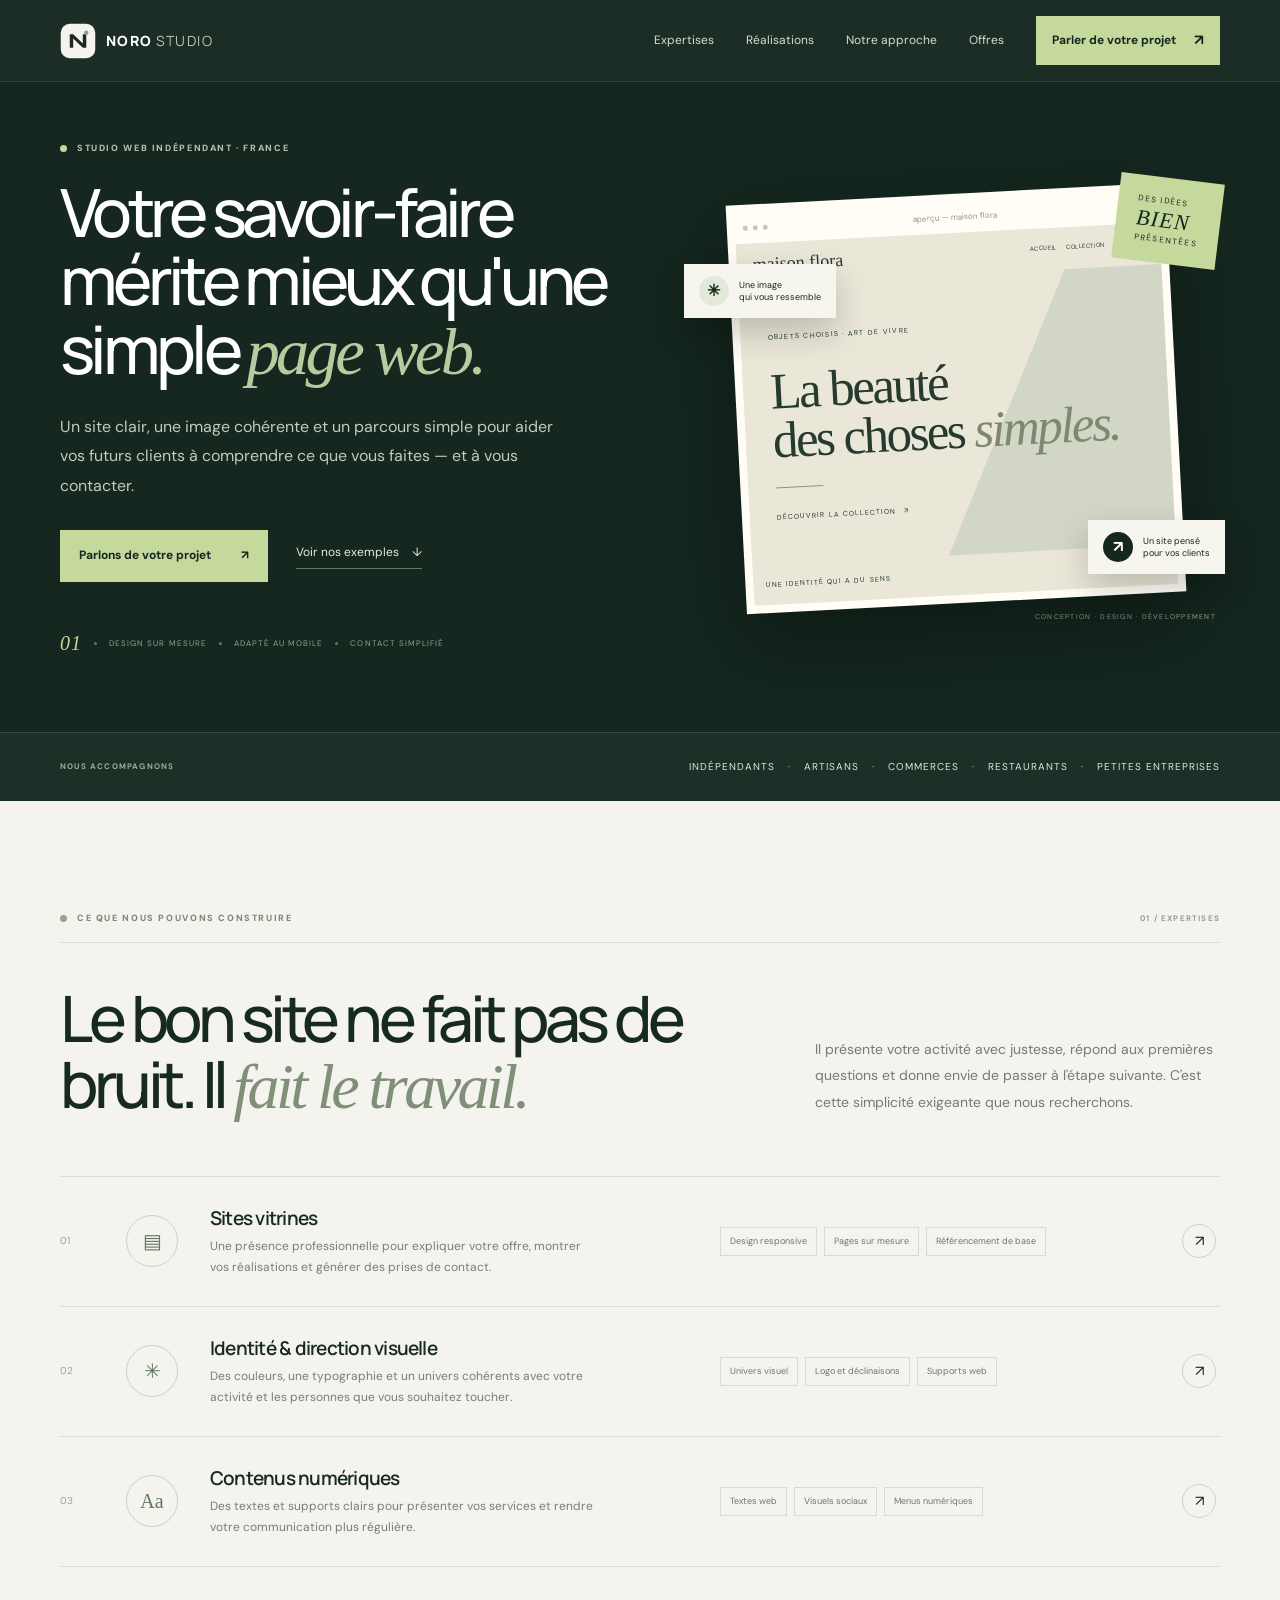
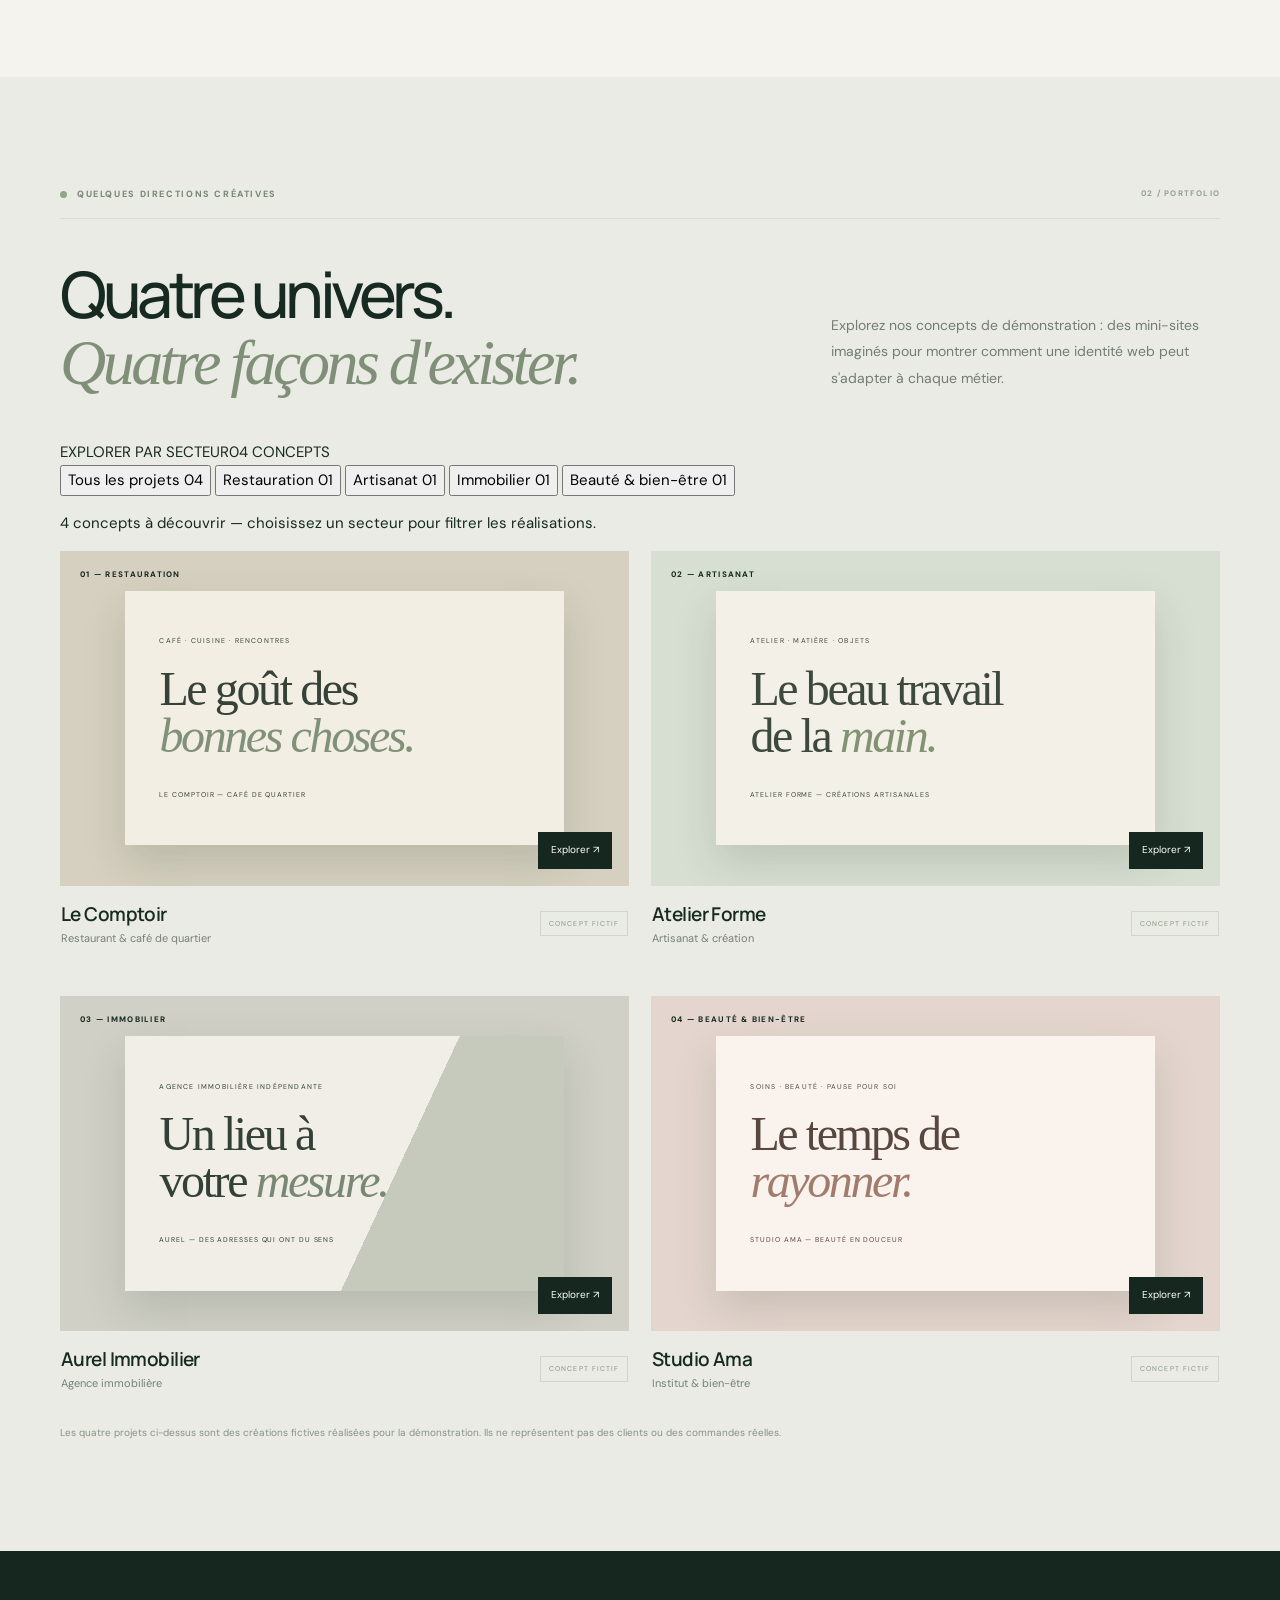
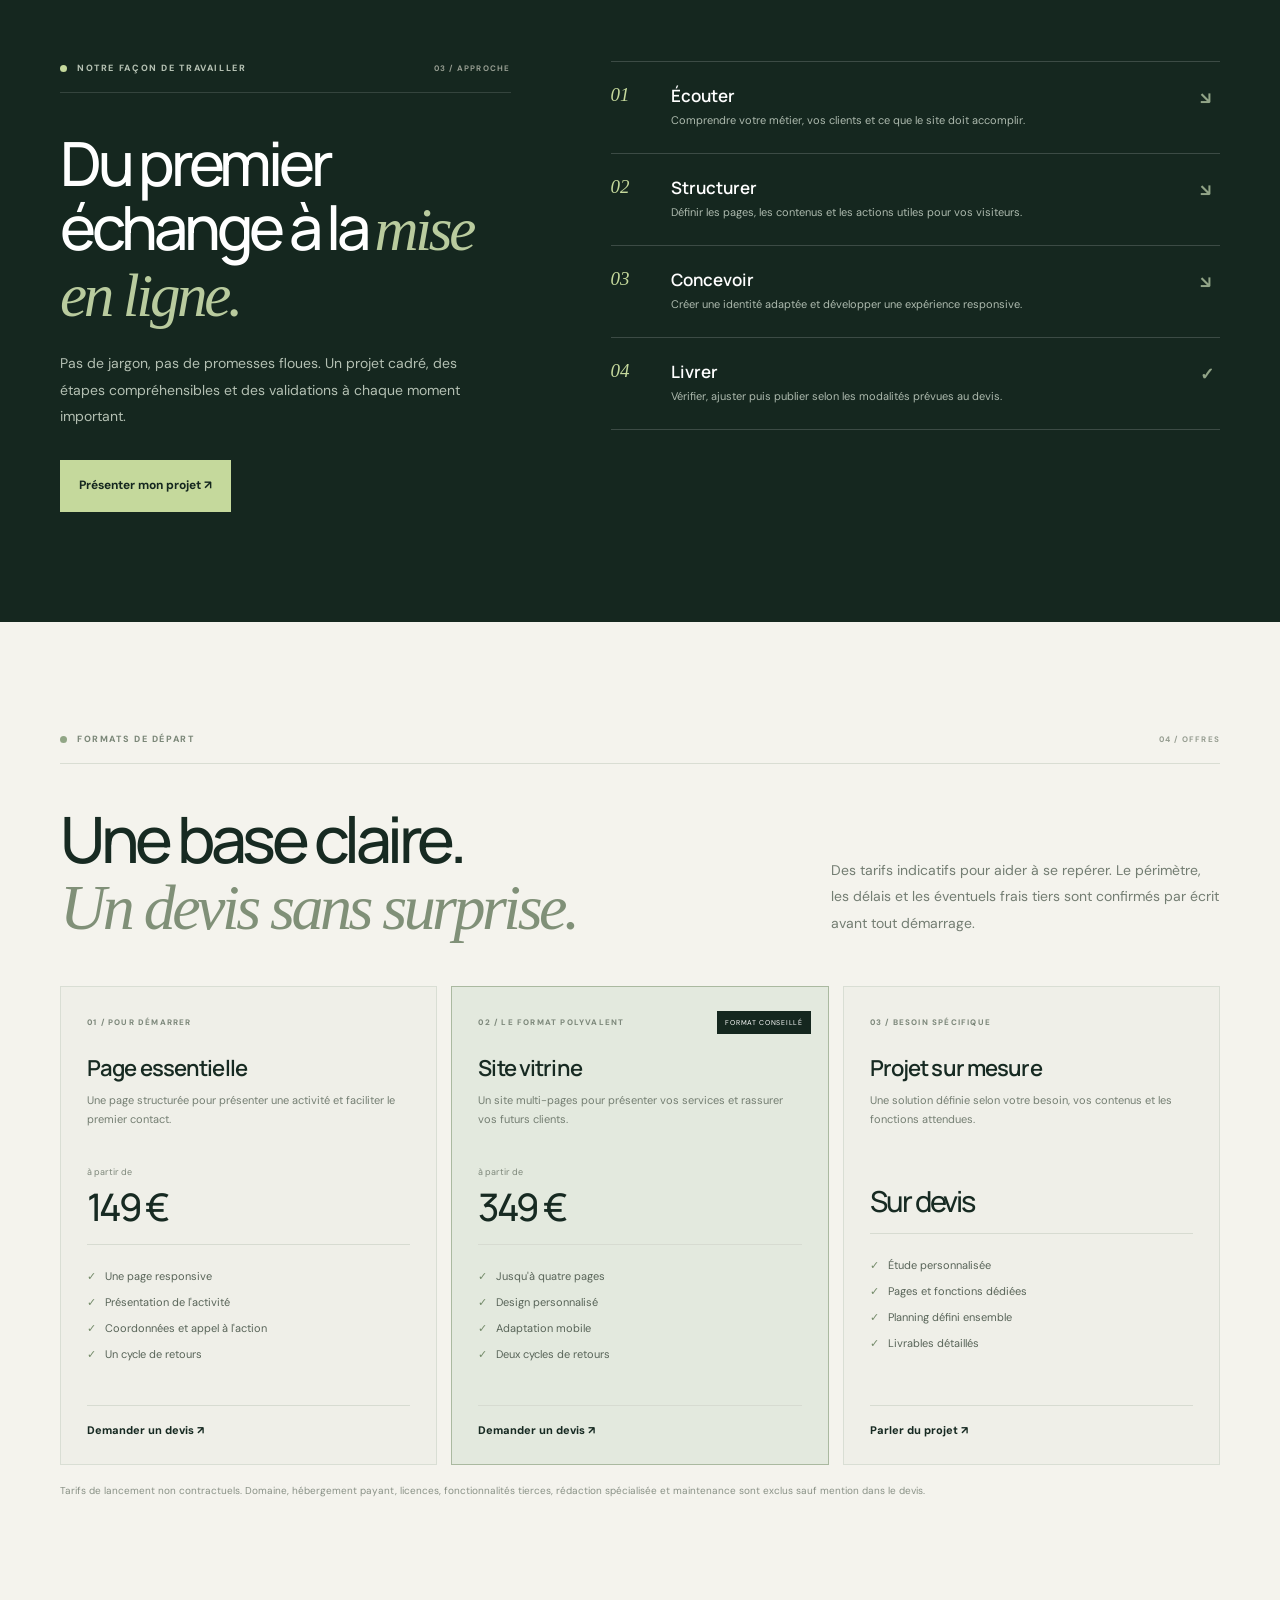
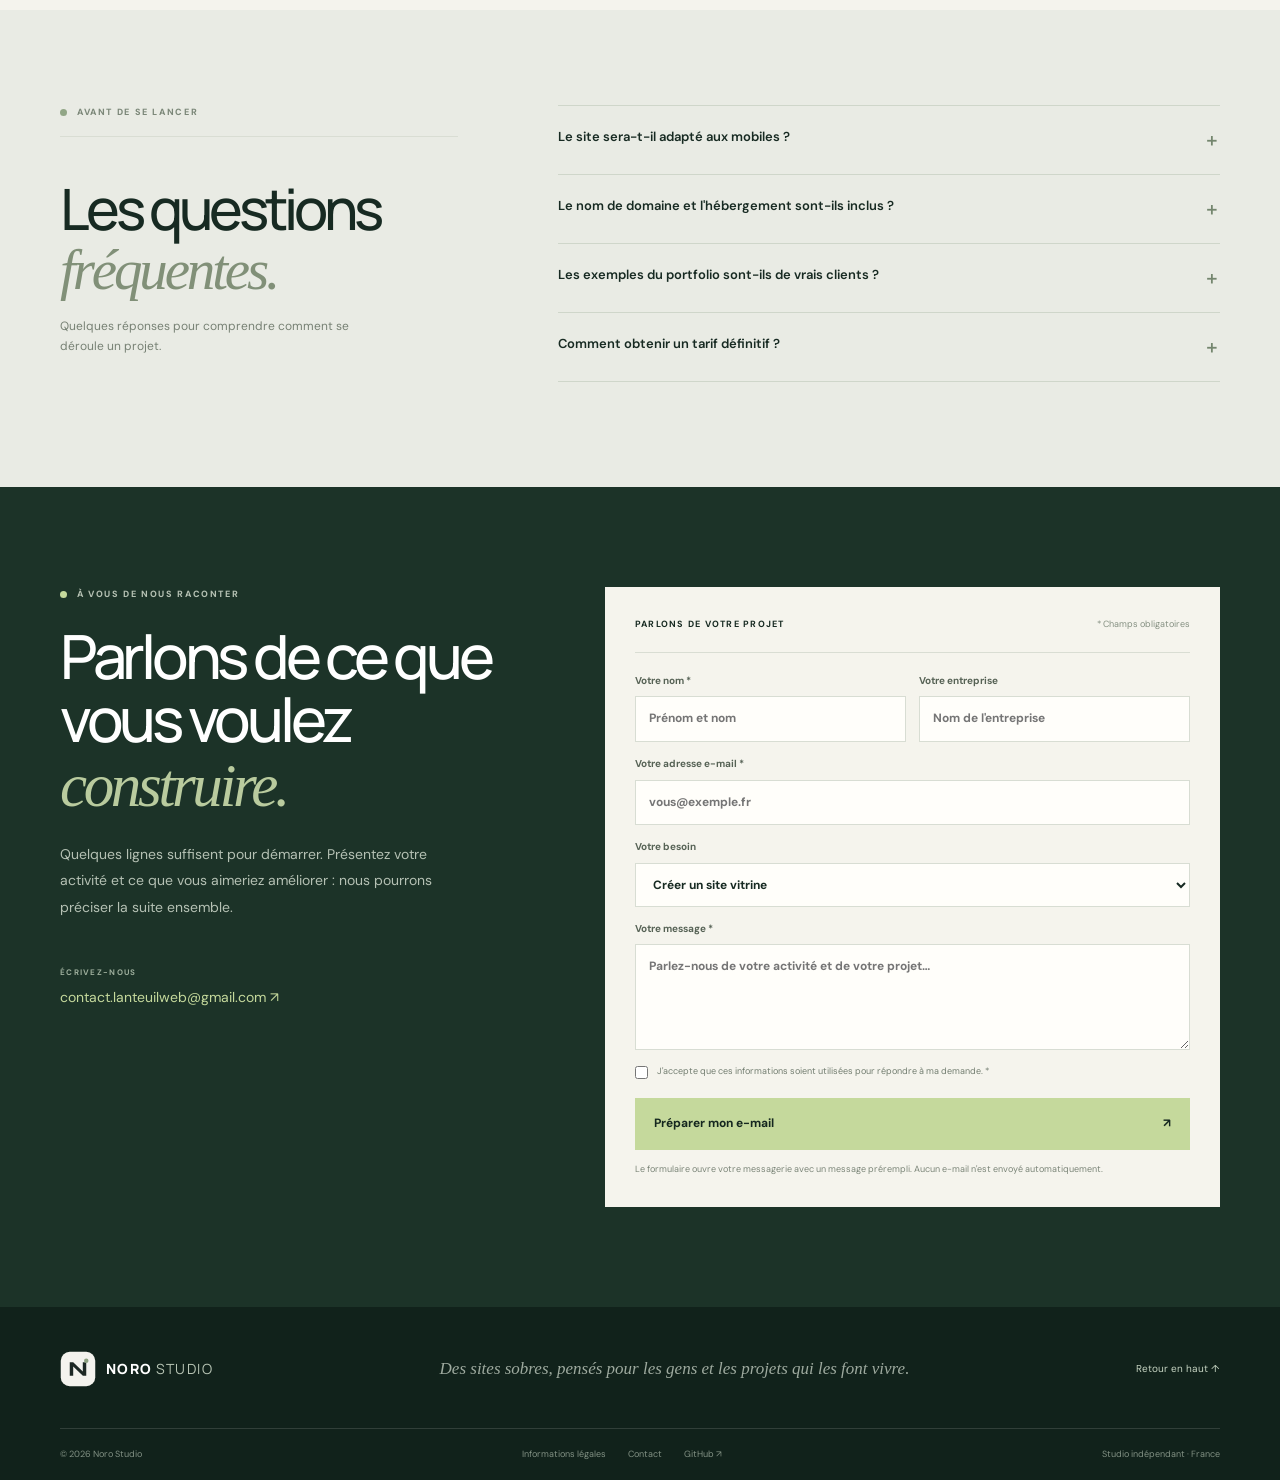
==== commit 6a428904: "Ajouter les catégories au portfolio Noro Studio" ====
--- a/index.html
+++ b/index.html
@@ -64,11 +64,22 @@
     <div class="container">
       <div class="section-top"><p class="eyebrow"><span></span> QUELQUES DIRECTIONS CRÉATIVES</p><span class="section-index">02 / PORTFOLIO</span></div>
       <div class="work-heading"><h2>Quatre univers.<br><em>Quatre façons d'exister.</em></h2><p>Explorez nos concepts de démonstration : des mini-sites imaginés pour montrer comment une identité web peut s'adapter à chaque métier.</p></div>
-      <div class="work-grid">
-        <a class="work-card work-cafe" href="exemples/restaurant.html"><div class="work-art"><span class="work-label">01 — RESTAURATION</span><div class="mini-site cafe-mini"><small>CAFÉ · CUISINE · RENCONTRES</small><strong>Le goût des<br><em>bonnes choses.</em></strong><span>LE COMPTOIR — CAFÉ DE QUARTIER</span></div><span class="work-open">Explorer ↗</span></div><div class="work-info"><div><h3>Le Comptoir</h3><p>Restaurant & café de quartier</p></div><span>CONCEPT FICTIF</span></div></a>
-        <a class="work-card work-craft" href="exemples/artisan.html"><div class="work-art"><span class="work-label">02 — ARTISANAT</span><div class="mini-site craft-mini"><small>ATELIER · MATIÈRE · OBJETS</small><strong>Le beau travail<br>de la <em>main.</em></strong><span>ATELIER FORME — CRÉATIONS ARTISANALES</span></div><span class="work-open">Explorer ↗</span></div><div class="work-info"><div><h3>Atelier Forme</h3><p>Artisanat & création</p></div><span>CONCEPT FICTIF</span></div></a>
-        <a class="work-card work-property" href="exemples/immobilier.html"><div class="work-art"><span class="work-label">03 — IMMOBILIER</span><div class="mini-site property-mini"><small>AGENCE IMMOBILIÈRE INDÉPENDANTE</small><strong>Un lieu à<br>votre <em>mesure.</em></strong><span>AUREL — DES ADRESSES QUI ONT DU SENS</span></div><span class="work-open">Explorer ↗</span></div><div class="work-info"><div><h3>Aurel Immobilier</h3><p>Agence immobilière</p></div><span>CONCEPT FICTIF</span></div></a>
-        <a class="work-card work-beauty" href="exemples/beaute.html"><div class="work-art"><span class="work-label">04 — BEAUTÉ & BIEN-ÊTRE</span><div class="mini-site beauty-mini"><small>SOINS · BEAUTÉ · PAUSE POUR SOI</small><strong>Le temps de<br><em>rayonner.</em></strong><span>STUDIO AMA — BEAUTÉ EN DOUCEUR</span></div><span class="work-open">Explorer ↗</span></div><div class="work-info"><div><h3>Studio Ama</h3><p>Institut & bien-être</p></div><span>CONCEPT FICTIF</span></div></a>
+<div class="portfolio-categories" aria-label="Catégories de réalisations">
+        <div class="portfolio-categories-head"><span>EXPLORER PAR SECTEUR</span><span>04 CONCEPTS</span></div>
+        <div class="portfolio-filter-list" role="group" aria-label="Filtrer les exemples par catégorie">
+          <button class="portfolio-filter is-active" type="button" data-portfolio-filter="all" aria-pressed="true">Tous les projets <span>04</span></button>
+          <button class="portfolio-filter" type="button" data-portfolio-filter="restaurant" aria-pressed="false">Restauration <span>01</span></button>
+          <button class="portfolio-filter" type="button" data-portfolio-filter="artisanat" aria-pressed="false">Artisanat <span>01</span></button>
+          <button class="portfolio-filter" type="button" data-portfolio-filter="immobilier" aria-pressed="false">Immobilier <span>01</span></button>
+          <button class="portfolio-filter" type="button" data-portfolio-filter="beaute" aria-pressed="false">Beauté & bien-être <span>01</span></button>
+        </div>
+        <p class="category-hint" id="portfolio-status" aria-live="polite">4 concepts à découvrir — choisissez un secteur pour filtrer les réalisations.</p>
+      </div>
+            <div class="work-grid portfolio-filter-grid">
+        <a class="work-card work-cafe" data-category="restaurant" href="exemples/restaurant.html"><div class="work-art" style="view-transition-name:noro-cafe"><span class="work-label">01 — RESTAURATION</span><div class="mini-site cafe-mini"><small>CAFÉ · CUISINE · RENCONTRES</small><strong>Le goût des<br><em>bonnes choses.</em></strong><span>LE COMPTOIR — CAFÉ DE QUARTIER</span></div><span class="work-open">Explorer ↗</span></div><div class="work-info"><div><h3>Le Comptoir</h3><p>Restaurant & café de quartier</p></div><span>CONCEPT FICTIF</span></div></a>
+        <a class="work-card work-craft" data-category="artisanat" href="exemples/artisan.html"><div class="work-art" style="view-transition-name:noro-atelier"><span class="work-label">02 — ARTISANAT</span><div class="mini-site craft-mini"><small>ATELIER · MATIÈRE · OBJETS</small><strong>Le beau travail<br>de la <em>main.</em></strong><span>ATELIER FORME — CRÉATIONS ARTISANALES</span></div><span class="work-open">Explorer ↗</span></div><div class="work-info"><div><h3>Atelier Forme</h3><p>Artisanat & création</p></div><span>CONCEPT FICTIF</span></div></a>
+        <a class="work-card work-property" data-category="immobilier" href="exemples/immobilier.html"><div class="work-art" style="view-transition-name:noro-property"><span class="work-label">03 — IMMOBILIER</span><div class="mini-site property-mini"><small>AGENCE IMMOBILIÈRE INDÉPENDANTE</small><strong>Un lieu à<br>votre <em>mesure.</em></strong><span>AUREL — DES ADRESSES QUI ONT DU SENS</span></div><span class="work-open">Explorer ↗</span></div><div class="work-info"><div><h3>Aurel Immobilier</h3><p>Agence immobilière</p></div><span>CONCEPT FICTIF</span></div></a>
+        <a class="work-card work-beauty" data-category="beaute" href="exemples/beaute.html"><div class="work-art" style="view-transition-name:noro-beauty"><span class="work-label">04 — BEAUTÉ & BIEN-ÊTRE</span><div class="mini-site beauty-mini"><small>SOINS · BEAUTÉ · PAUSE POUR SOI</small><strong>Le temps de<br><em>rayonner.</em></strong><span>STUDIO AMA — BEAUTÉ EN DOUCEUR</span></div><span class="work-open">Explorer ↗</span></div><div class="work-info"><div><h3>Studio Ama</h3><p>Institut & bien-être</p></div><span>CONCEPT FICTIF</span></div></a>
       </div>
       <p class="disclaimer">Les quatre projets ci-dessus sont des créations fictives réalisées pour la démonstration. Ils ne représentent pas des clients ou des commandes réelles.</p>
     </div>
